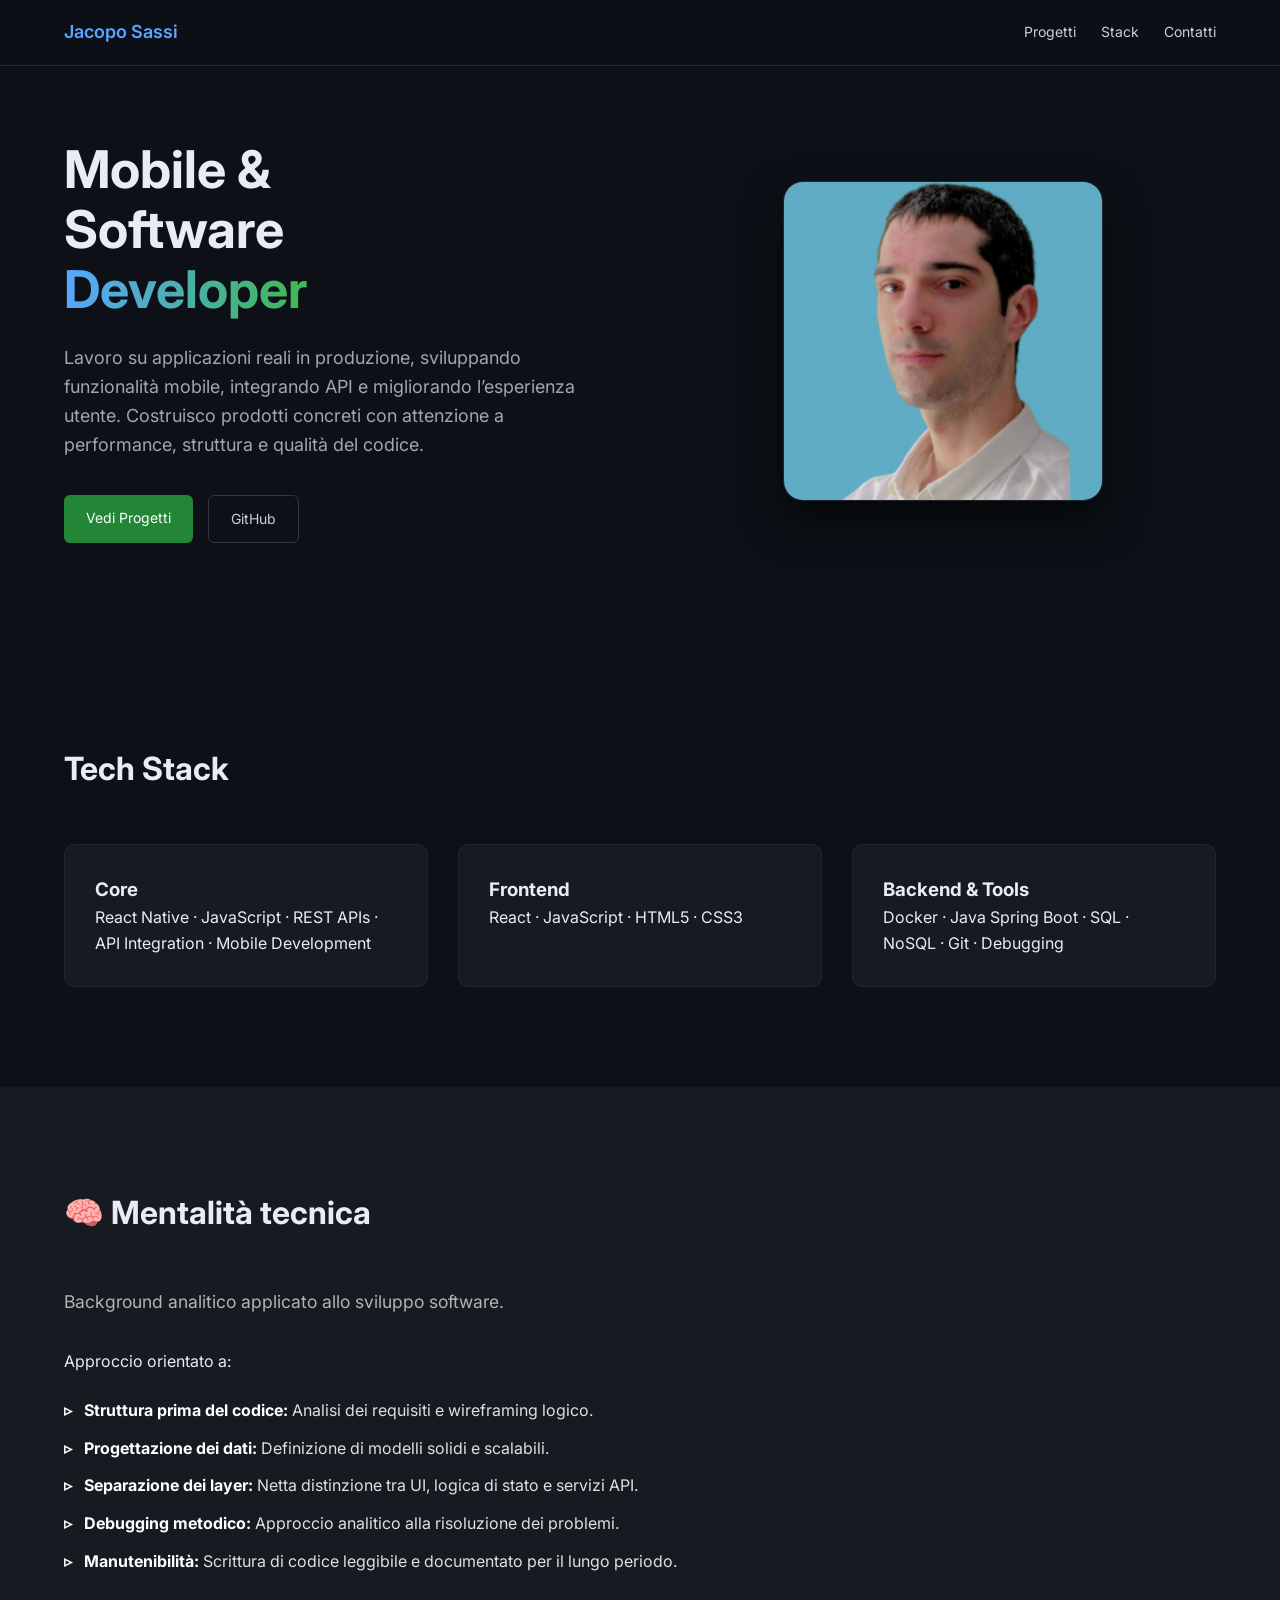
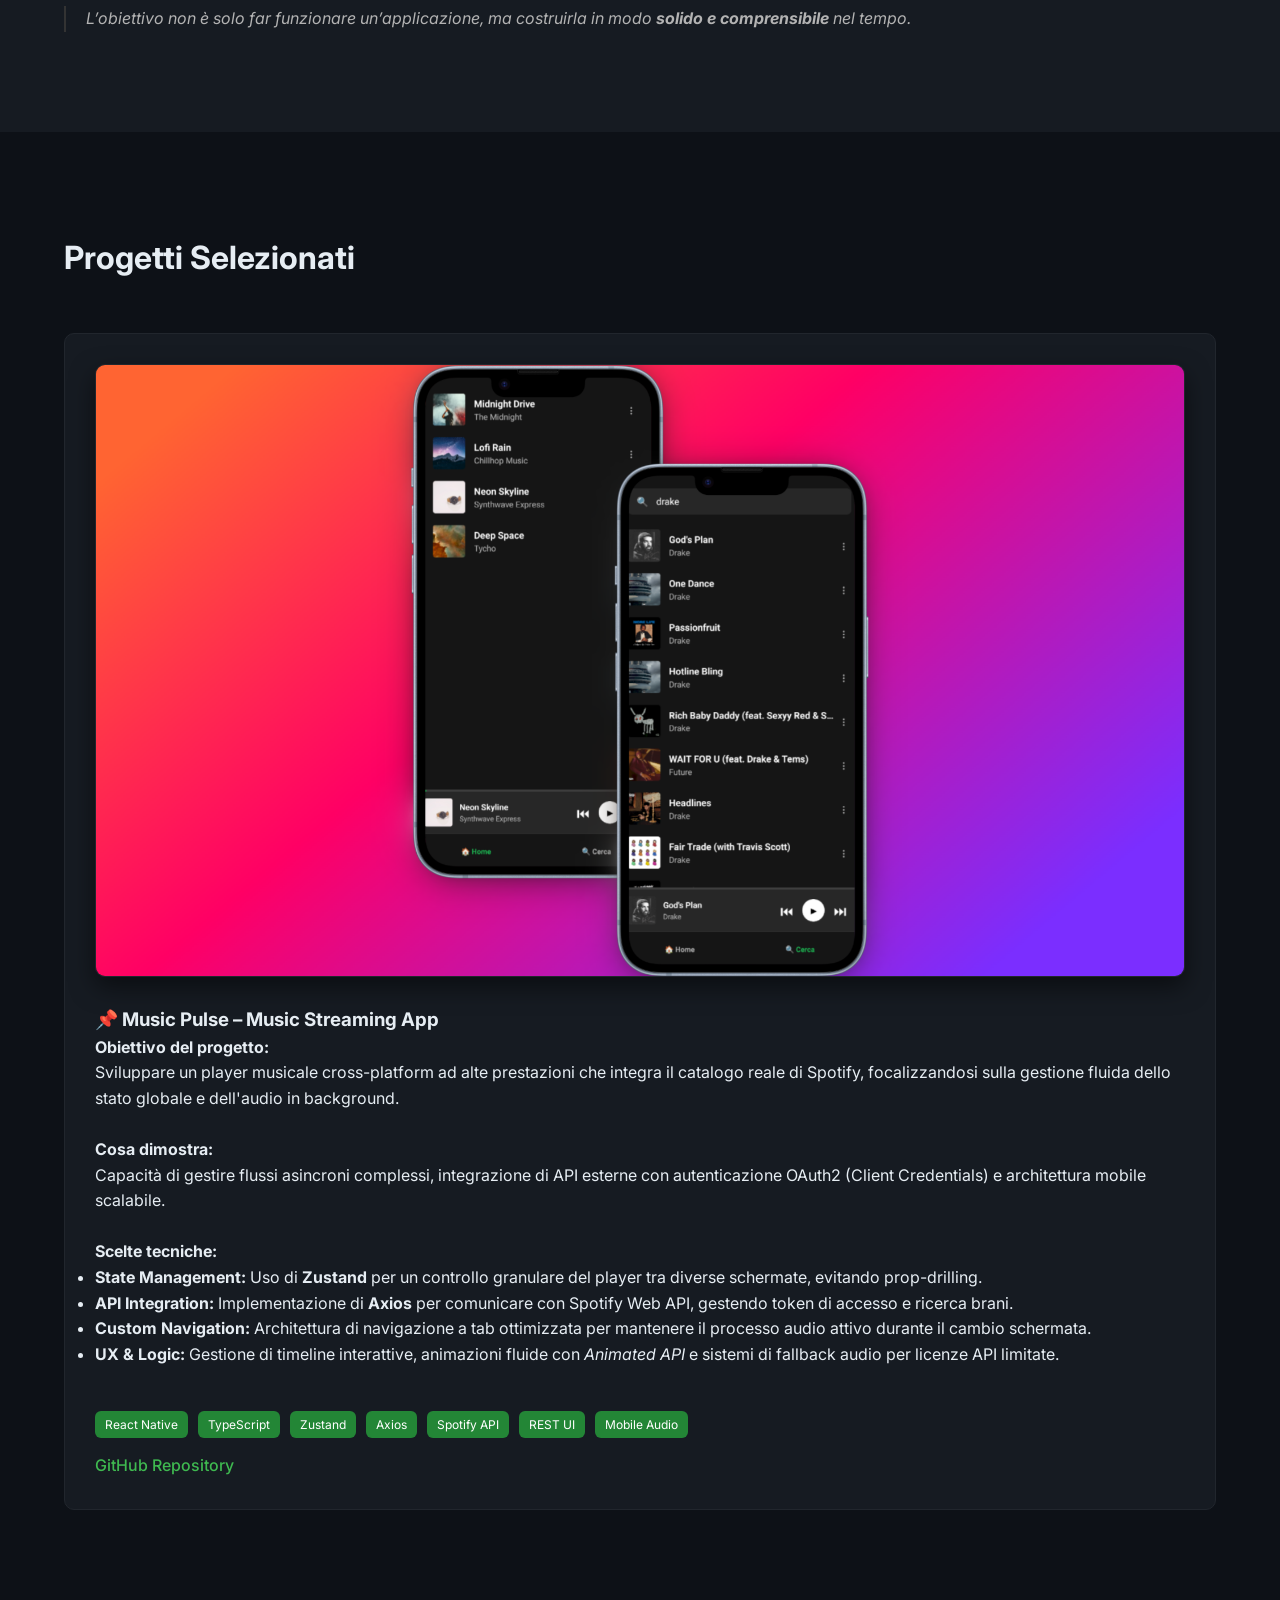
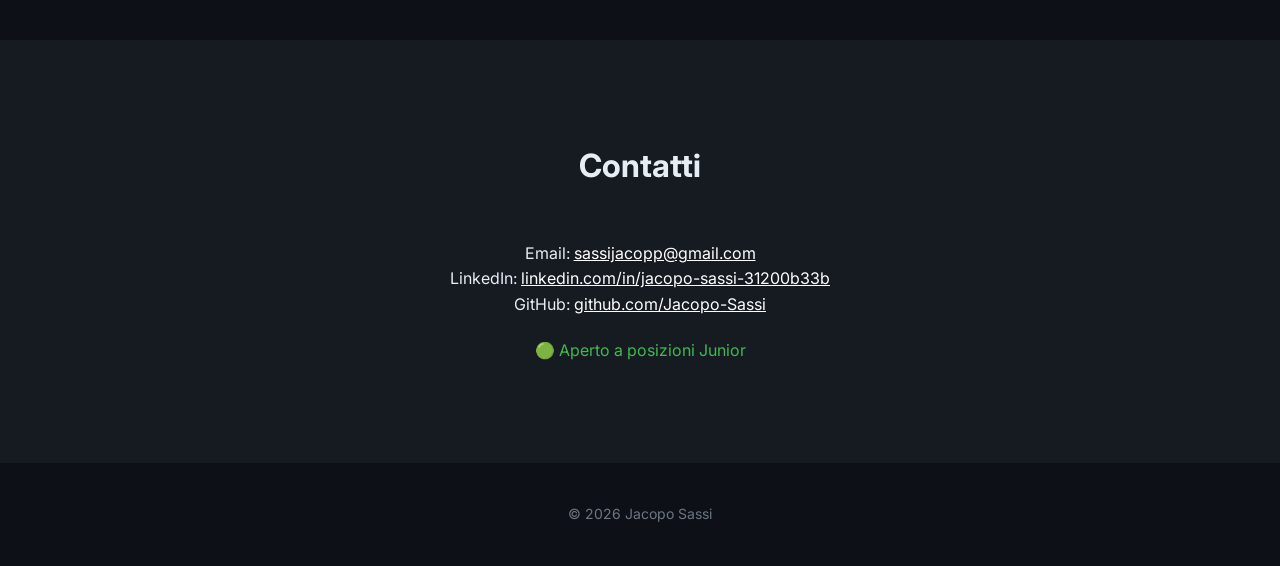
==== index.html @ 4e776658 "Enhance "Mentalità tecnica" section with improved content structure and styling" ====
<!doctype html>
<html lang="it">
  <head>
    <meta charset="UTF-8" />
    <meta name="viewport" content="width=device-width, initial-scale=1.0" />
    <meta property="og:title" content="Jacopo Sassi – Full-Stack Developer" />
    <meta
      property="og:description"
      content="Creo applicazioni web scalabili, API performanti e interfacce moderne."
    />
    <meta property="og:image" content="assets/profile.jpg" />
    <meta property="og:type" content="website" />

    <meta name="twitter:card" content="summary_large_image" />
    <meta name="twitter:title" content="Jacopo Sassi – Full-Stack Developer" />
    <meta
      name="twitter:description"
      content="Creo applicazioni web scalabili, API performanti e interfacce moderne."
    />
    <meta name="twitter:image" content="assets/profile.jpg" />
    <title>Jacopo Sassi – Full-Stack Developer</title>
    <meta
      name="description"
      content="Full-Stack Developer specializzato in Java, SQL, React e architetture scalabili."
    />

    <link rel="stylesheet" href="style.css" />
    <link
      href="https://fonts.googleapis.com/css2?family=Inter:wght@300;400;500;600;700&display=swap"
      rel="stylesheet"
    />
    <link rel="icon" type="image/svg+xml" href="assets/favicon.svg" />
  </head>

  <body>
    <!-- Navbar -->
    <header class="navbar">
      <div class="container nav">
        <div class="logo">Jacopo Sassi</div>
        <div class="nav-links">
          <a href="#projects">Progetti</a>
          <a href="#skills">Stack</a>
          <a href="#contact">Contatti</a>
        </div>
      </div>
    </header>

    <!-- Hero -->
    <section class="hero">
      <div class="container hero-flex">
        <div class="hero-text-container">
          <h1>
            Mobile & <br />
            Software<br />
            <span class="gradient">Developer</span>
          </h1>

          <p class="hero-sub">
            Lavoro su applicazioni reali in produzione, sviluppando funzionalità
            mobile, integrando API e migliorando l’esperienza utente. Costruisco
            prodotti concreti con attenzione a performance, struttura e qualità
            del codice.
          </p>

          <div class="hero-buttons">
            <a href="#projects" class="btn-primary">Vedi Progetti</a>
            <a
              href="https://github.com/Jacopo-Sassi"
              class="btn-secondary"
              target="_blank"
              >GitHub</a
            >
          </div>
        </div>

        <div class="hero-image">
          <img
            src="assets/profile.png"
            alt="Jacopo Sassi - Mobile & Software Developer"
          />
        </div>
      </div>
    </section>

    <!-- Skills -->
    <section id="skills" class="section">
      <div class="container">
        <h2>Tech Stack</h2>

        <div class="skills-grid">
          <div class="skill-card">
            <h3>Core</h3>
            <p>
              React Native · JavaScript · REST APIs · API Integration · Mobile
              Development
            </p>
          </div>

          <div class="skill-card">
            <h3>Frontend</h3>
            <p>React · JavaScript · HTML5 · CSS3</p>
          </div>

          <div class="skill-card">
            <h3>Backend & Tools</h3>
            <p>Docker · Java Spring Boot · SQL · NoSQL · Git · Debugging</p>
          </div>
        </div>
      </div>
    </section>

    <!-- Differentiator -->
    <section class="section alt">
      <div class="container">
        <h2>🧠 Mentalità tecnica</h2>
        <p class="sub-text">
          Background analitico applicato allo sviluppo software.
        </p>

        <div class="mentalita-content">
          <p>Approccio orientato a:</p>
          <ul class="mentalita-list">
            <li>
              <span class="bullet">▹</span>
              <strong>Struttura prima del codice: </strong>
              Analisi dei requisiti e wireframing logico.
            </li>
            <li>
              <span class="bullet">▹</span>
              <strong>Progettazione dei dati: </strong> Definizione di modelli
              solidi e scalabili.
            </li>
            <li>
              <span class="bullet">▹</span>
              <strong>Separazione dei layer: </strong> Netta distinzione tra UI,
              logica di stato e servizi API.
            </li>
            <li>
              <span class="bullet">▹</span>
              <strong>Debugging metodico: </strong> Approccio analitico alla
              risoluzione dei problemi.
            </li>
            <li>
              <span class="bullet">▹</span>
              <strong>Manutenibilità: </strong> Scrittura di codice leggibile e
              documentato per il lungo periodo.
            </li>
          </ul>
        </div>

        <p class="closing-text">
          L’obiettivo non è solo far funzionare un’applicazione, ma costruirla
          in modo <strong>solido e comprensibile</strong> nel tempo.
        </p>
      </div>
    </section>
    <section id="projects" class="section">
      <div class="container">
        <h2>Progetti Selezionati</h2>

        <div class="project-card">
          <img
            src="assets/music-pulse.png"
            alt="Music Pulse Preview"
            class="project-screenshot"
          />

          <h3>📌 Music Pulse – Music Streaming App</h3>

          <p>
            <strong>Obiettivo del progetto:</strong><br />
            Sviluppare un player musicale cross-platform ad alte prestazioni che
            integra il catalogo reale di Spotify, focalizzandosi sulla gestione
            fluida dello stato globale e dell'audio in background.
          </p>
          <br />
          <p>
            <strong>Cosa dimostra:</strong><br />
            Capacità di gestire flussi asincroni complessi, integrazione di API
            esterne con autenticazione OAuth2 (Client Credentials) e
            architettura mobile scalabile.
          </p>
          <br />
          <p><strong>Scelte tecniche:</strong></p>
          <ul>
            <li>
              <strong>State Management:</strong> Uso di
              <strong>Zustand</strong> per un controllo granulare del player tra
              diverse schermate, evitando prop-drilling.
            </li>
            <li>
              <strong>API Integration:</strong> Implementazione di
              <strong>Axios</strong> per comunicare con Spotify Web API,
              gestendo token di accesso e ricerca brani.
            </li>
            <li>
              <strong>Custom Navigation:</strong> Architettura di navigazione a
              tab ottimizzata per mantenere il processo audio attivo durante il
              cambio schermata.
            </li>
            <li>
              <strong>UX & Logic:</strong> Gestione di timeline interattive,
              animazioni fluide con <em>Animated API</em> e sistemi di fallback
              audio per licenze API limitate.
            </li>
          </ul>
          <br />

          <div class="badge-container">
            <span class="badge">React Native</span>
            <span class="badge">TypeScript</span>
            <span class="badge">Zustand</span>
            <span class="badge">Axios</span>
            <span class="badge">Spotify API</span>
            <span class="badge">REST UI</span>
            <span class="badge">Mobile Audio</span>
          </div>

          <div class="links">
            <a
              href="https://github.com/Jacopo-Sassi/MusicPulse"
              target="_blank"
            >
              GitHub Repository
            </a>
          </div>
        </div>
      </div>
    </section>

    <!-- Contact -->
    <section id="contact" class="section alt">
      <div class="container contact">
        <h2>Contatti</h2>
        <p>
          Email:
          <a href="mailto:sassijacopp@gmail.com">sassijacopp@gmail.com</a>
        </p>
        <p>
          LinkedIn:
          <a
            href="https://www.linkedin.com/in/jacopo-sassi-31200b33b/"
            target="_blank"
            >linkedin.com/in/jacopo-sassi-31200b33b</a
          >
        </p>
        <p>
          GitHub:
          <a href="https://github.com/Jacopo-Sassi" target="_blank"
            >github.com/Jacopo-Sassi</a
          >
        </p>
        <p class="availability">🟢 Aperto a posizioni Junior</p>
      </div>
    </section>

    <footer>
      <p>© 2026 Jacopo Sassi</p>
    </footer>
  </body>
</html>
---- style.css ----
/* RESET */
* {
  margin: 0;
  padding: 0;
  box-sizing: border-box;
}

html {
  scroll-behavior: smooth;
}

body {
  font-family: "Inter", sans-serif;
  background-color: #0d1117;
  color: #e6edf3;
  line-height: 1.6;
}

/* CONTAINER */
.container {
  width: 90%;
  max-width: 1200px;
  margin: auto;
}

/* =========================
   NAVBAR
========================= */

.navbar {
  position: fixed;
  width: 100%;
  background: rgba(13, 17, 23, 0.85);
  backdrop-filter: blur(10px);
  border-bottom: 1px solid #1f2937;
  z-index: 1000;
}

.nav {
  display: flex;
  justify-content: space-between;
  align-items: center;
  padding: 18px 0;
}

.logo {
  font-weight: 600;
  font-size: 18px;
  color: #58a6ff;
}

.nav-links {
  display: flex;
  gap: 25px;
}

.nav-links a {
  text-decoration: none;
  color: #c9d1d9;
  transition: 0.3s;
  font-size: 14px;
}

.nav-links a:hover {
  color: #58a6ff;
}

/* =========================
   HERO
========================= */

.hero {
  padding-top: 140px;
  padding-bottom: 100px;
}

.hero-flex {
  display: flex;
  align-items: center;
  justify-content: space-between;
  gap: 60px;
}

.hero-text-container {
  flex: 1;
}

.hero h1 {
  font-size: 52px;
  font-weight: 700;
  line-height: 1.15;
}

.gradient {
  background: linear-gradient(90deg, #58a6ff, #3fb950);
  -webkit-background-clip: text;
  -webkit-text-fill-color: transparent;
}

.hero-sub {
  margin-top: 25px;
  max-width: 550px;
  color: #9da7b3;
  font-size: 18px;
}

.hero-buttons {
  margin-top: 35px;
  display: flex;
  gap: 15px;
  flex-wrap: wrap;
}

.btn-primary {
  background: #238636;
  color: white;
  padding: 12px 22px;
  border-radius: 6px;
  text-decoration: none;
  transition: 0.3s;
  font-size: 14px;
}

.btn-primary:hover {
  background: #2ea043;
}

.btn-secondary {
  border: 1px solid #30363d;
  padding: 12px 22px;
  border-radius: 6px;
  text-decoration: none;
  color: #c9d1d9;
  transition: 0.3s;
  font-size: 14px;
}

.btn-secondary:hover {
  border-color: #58a6ff;
  color: #58a6ff;
}

/* FOTO PROFILO */

.hero-image {
  flex: 1;
  display: flex;
  justify-content: center;
}

.hero-image img {
  width: 320px;
  height: 320px;
  object-fit: cover;
  border-radius: 20px;
  border: 1px solid #21262d;
  box-shadow: 0 20px 40px rgba(0, 0, 0, 0.6);
  transition: 0.4s ease;
}

.hero-image img:hover {
  transform: scale(1.03);
  border-color: #58a6ff;
}

/* =========================
   SECTIONS
========================= */

.section {
  padding: 100px 0;
}

.section.alt {
  background-color: #161b22;
}

h2 {
  font-size: 32px;
  margin-bottom: 50px;
}

.sub-text {
  font-size: 1.1rem;
  color: #b3b3b3;
  margin-bottom: 2rem;
}

.mentalita-list {
  list-style: none; /* Rimuoviamo il punto di default che crea problemi */
  padding: 0;
  margin: 1.5rem 0;
}

.mentalita-list li {
  display: flex;
  align-items: flex-start;
  margin-bottom: 12px;
  line-height: 1.6;
  color: #e0e0e0;
}

.mentalita-list li strong {
  color: #fff; /* Rende il titoletto più brillante */
  margin-right: 4px; /* Aggiunge lo spazio esatto dopo i due punti */
  display: inline-block; /* Necessario per applicare il margine correttamente */
}

.bullet {
  color: #ffffff; /* Verde Spotify per richiamare Music Pulse */
  font-weight: bold;
  margin-right: 12px;
  flex-shrink: 0; /* Impedisce alla freccetta di schiacciarsi */
}

.closing-text {
  margin-top: 2rem;
  padding-left: 0;
  border-left: 2px solid #333;
  padding-left: 20px;
  font-style: italic;
  color: #b3b3b3;
}

/* =========================
   SKILLS
========================= */

.skills-grid {
  display: grid;
  grid-template-columns: repeat(3, 1fr);
  gap: 30px;
}

.skill-card {
  background: #161b22;
  padding: 30px;
  border-radius: 10px;
  border: 1px solid #21262d;
  transition: 0.3s;
}

.skill-card:hover {
  border-color: #58a6ff;
}

/* =========================
   PROJECTS
========================= */

.project-card {
  background: #161b22;
  padding: 30px;
  border-radius: 10px;
  margin-bottom: 30px;
  border: 1px solid #21262d;
  transition: 0.3s;
}

.project-card:hover {
  border-color: #3fb950;
  transform: translateY(-3px);
}

.tech {
  display: inline-block;
  margin-top: 15px;
  color: #58a6ff;
  font-size: 14px;
}

.links {
  margin-top: 15px;
}

.links a {
  margin-right: 20px;
  text-decoration: none;
  color: #3fb950;
  font-weight: 500;
}

/* =========================
   CONTACT
========================= */

.contact {
  text-align: center;
}

.availability {
  margin-top: 20px;
  color: #3fb950;
}

/* =========================
   FOOTER
========================= */

footer {
  text-align: center;
  padding: 40px 0;
  font-size: 14px;
  color: #6e7681;
}

/* =========================
   FOOTER LINK COLOR
========================= */
/* =========================
   CONTACT LINKS
========================= */
#contact a {
  color: #ffffff; /* bianco */
  transition: 0.3s;
}

#contact a:hover {
  color: #58a6ff; /* blu gradiente al passaggio */
}

/* =========================
   BADGE
========================= */
.badge-container {
  margin-top: 12px;
}

.badge {
  display: inline-block;
  background: #238636;
  color: white;
  padding: 4px 10px;
  border-radius: 6px;
  font-size: 12px;
  margin-right: 6px;
  margin-top: 6px;
}

/* =========================
   PROJECT SCREENSHOTS
========================= */
.project-screenshot {
  width: 100%;
  aspect-ratio: 16 / 9; /* proporzione moderna */
  object-fit: cover;
  border-radius: 10px;
  margin-bottom: 20px;
  border: 1px solid #21262d;
  box-shadow: 0 10px 25px rgba(0, 0, 0, 0.5);
  transition: transform 0.4s ease;
}

.project-screenshot:hover {
  transform: scale(1.02);
  border-color: #3fb950;
}

/* =========================
   RESPONSIVE BREAKPOINTS
========================= */

/* Large Desktop */
@media (min-width: 1600px) {
  .hero h1 {
    font-size: 64px;
  }
}

/* Tablet */
@media (max-width: 1024px) {
  .hero-flex {
    gap: 40px;
  }

  .hero h1 {
    font-size: 42px;
  }

  .skills-grid {
    grid-template-columns: repeat(2, 1fr);
  }
}

/* Mobile Large */
@media (max-width: 900px) {
  .hero-flex {
    flex-direction: column;
    text-align: center;
  }

  .hero-sub {
    margin-left: auto;
    margin-right: auto;
  }

  .hero-buttons {
    justify-content: center;
  }

  .hero-image img {
    width: 240px;
    height: 240px;
  }

  .skills-grid {
    grid-template-columns: 1fr;
  }
}

/* Mobile Small */
@media (max-width: 500px) {
  .hero {
    padding-top: 120px;
  }

  .hero h1 {
    font-size: 34px;
  }

  h2 {
    font-size: 26px;
  }

  .nav-links {
    display: none; /* navbar minimale su mobile */
  }

  .container {
    width: 92%;
  }

  .project-card,
  .skill-card {
    padding: 20px;
  }
}
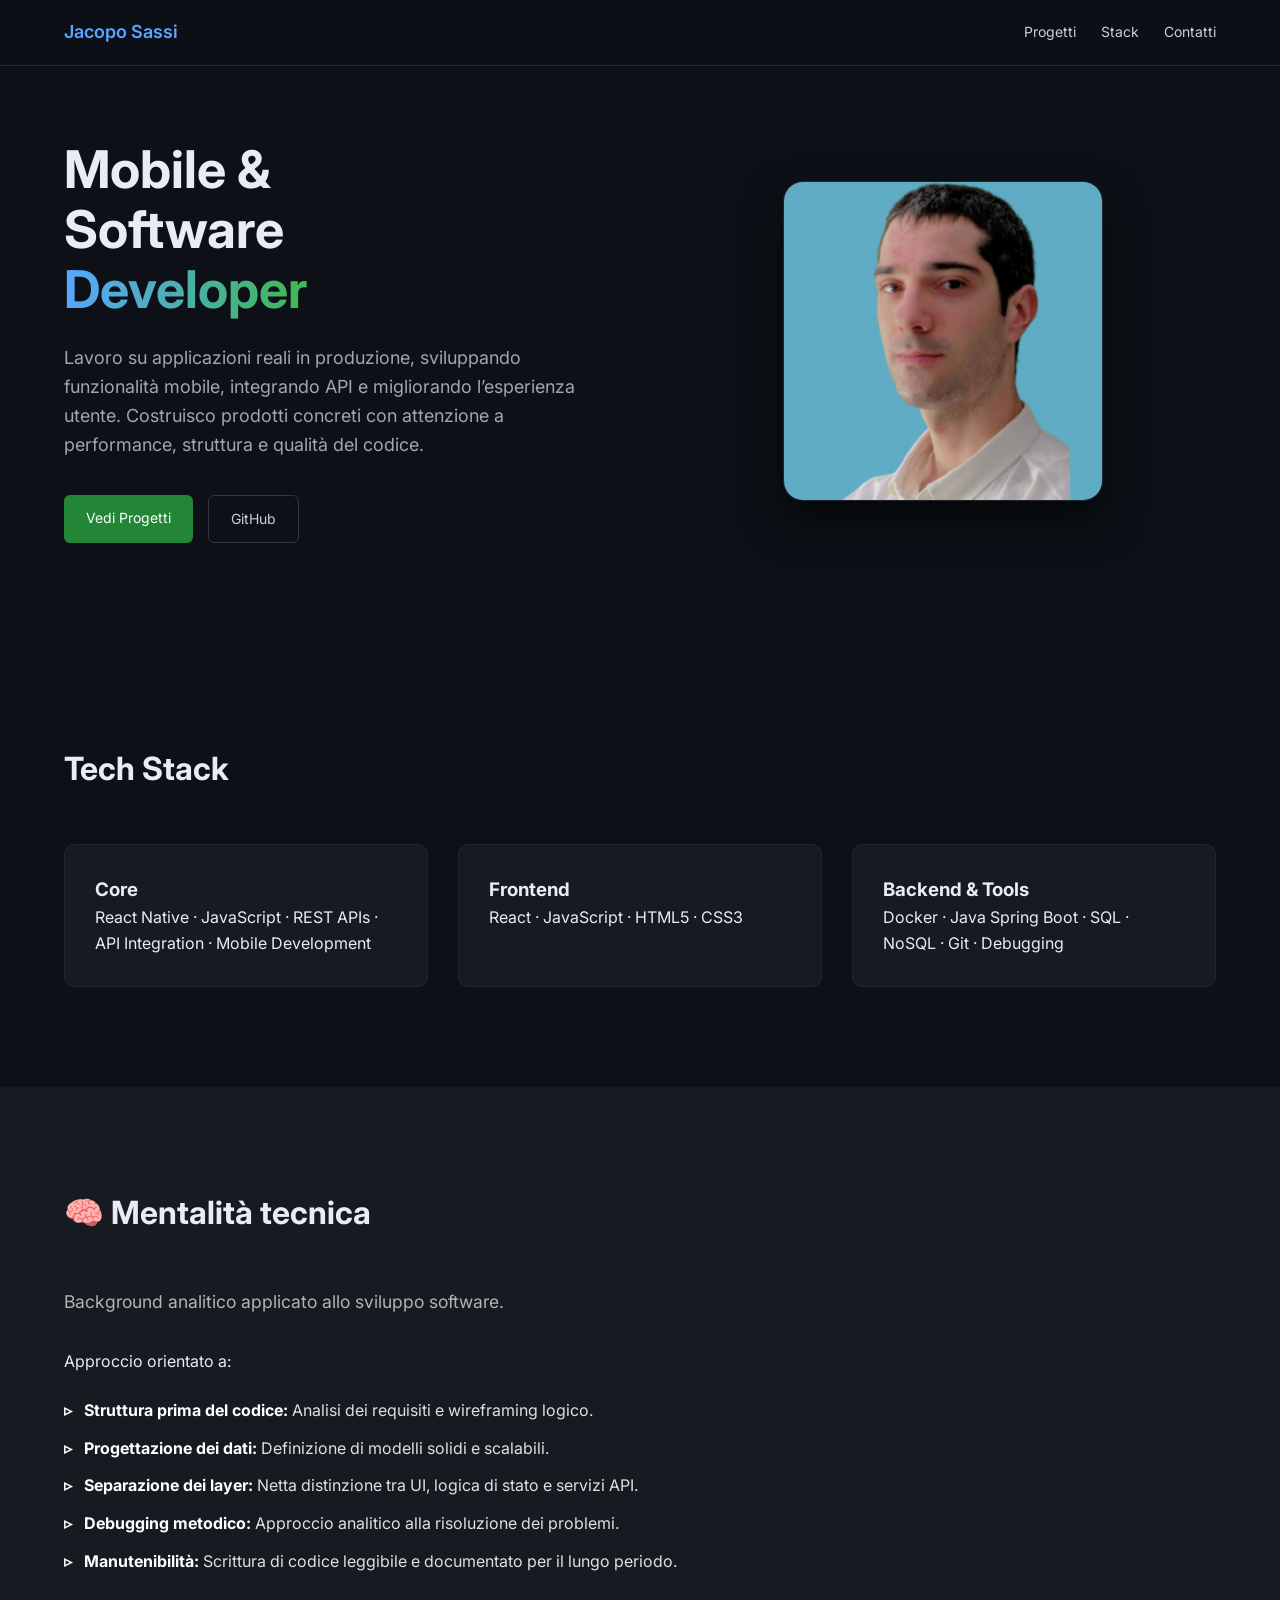
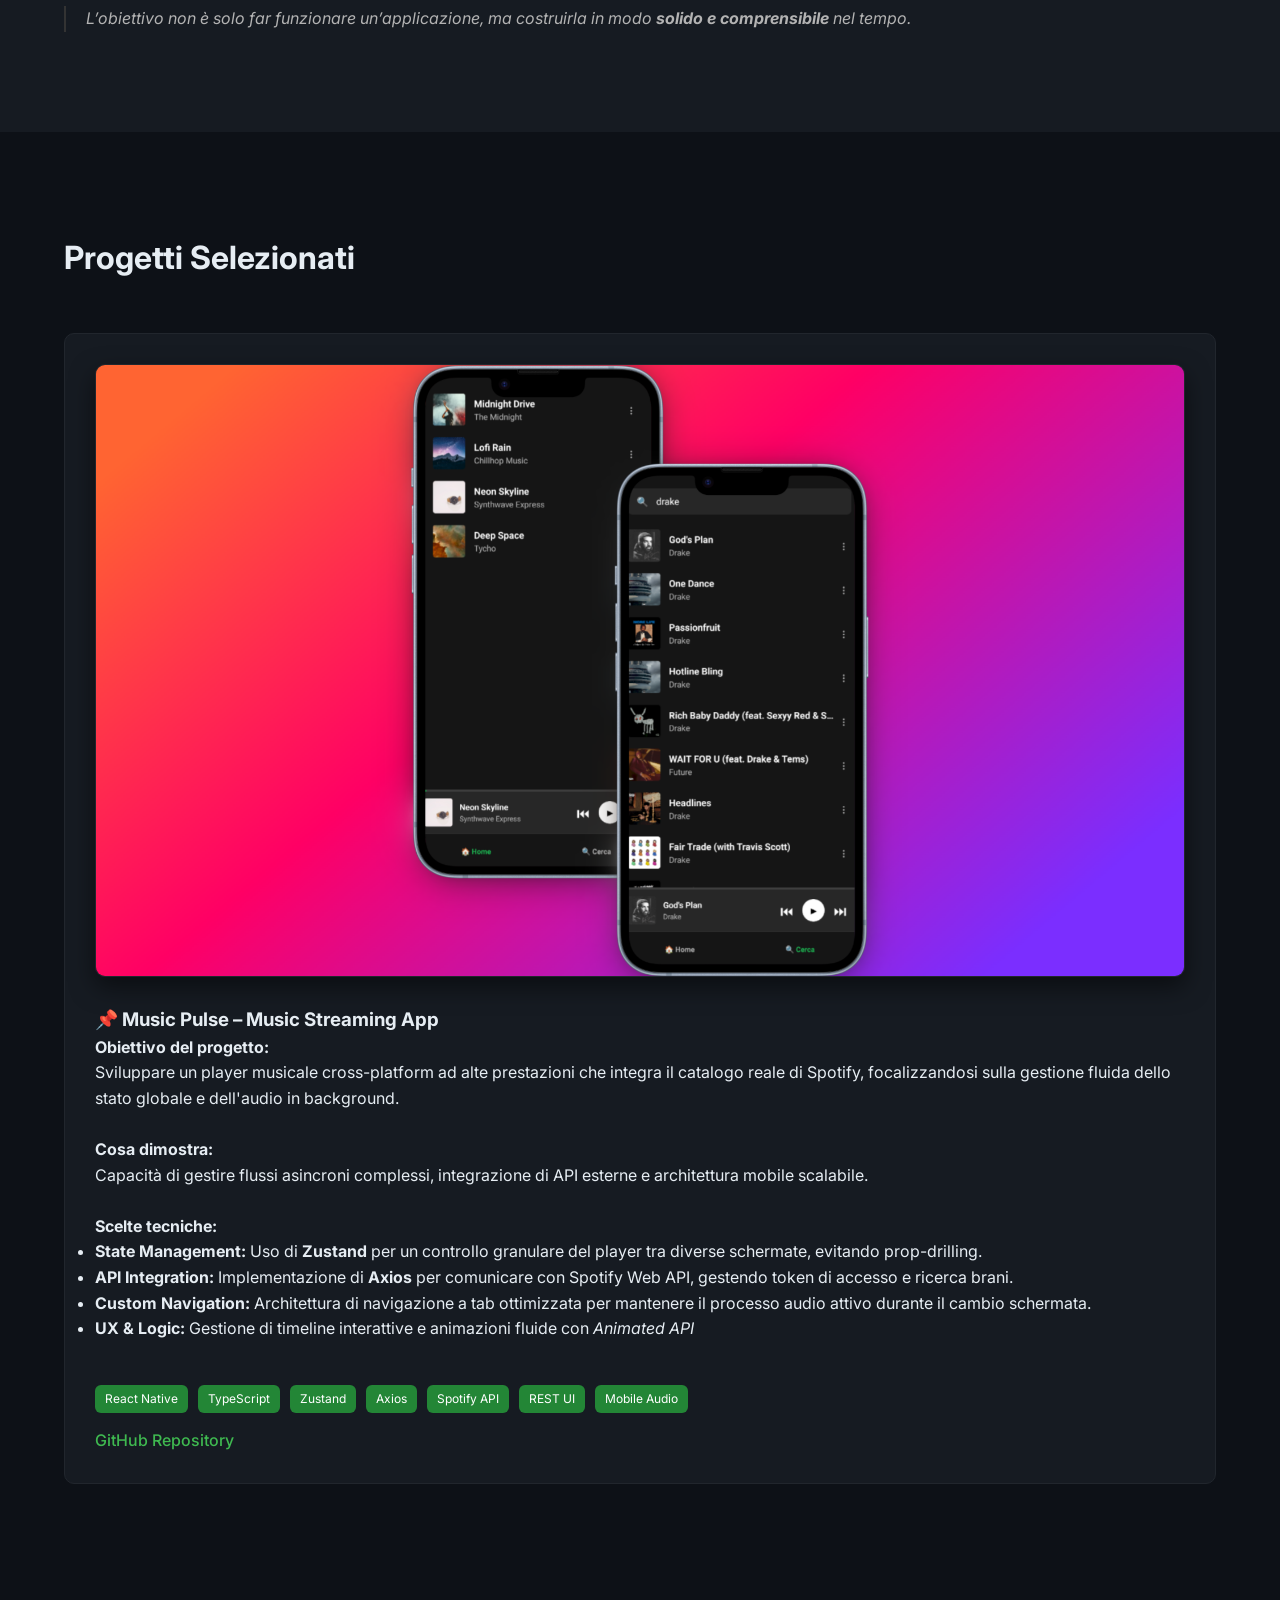
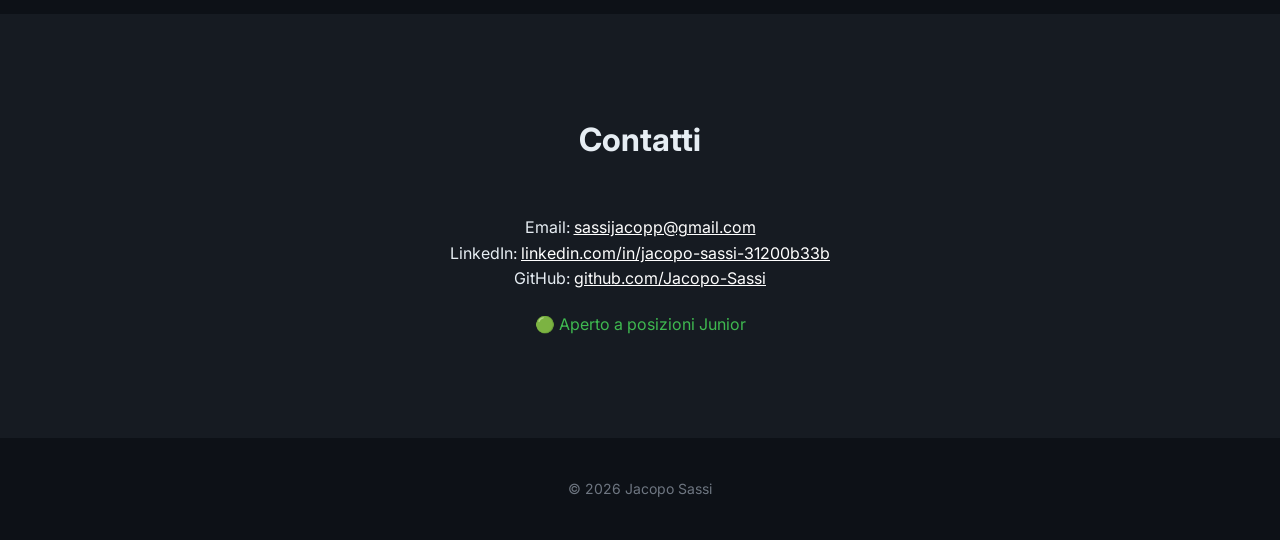
==== commit b9605790: "Refactor content and styles for improved clarity and consistency in the portfolio" ====
--- a/index.html
+++ b/index.html
@@ -177,8 +177,7 @@
           <p>
             <strong>Cosa dimostra:</strong><br />
             Capacità di gestire flussi asincroni complessi, integrazione di API
-            esterne con autenticazione OAuth2 (Client Credentials) e
-            architettura mobile scalabile.
+            esterne e architettura mobile scalabile.
           </p>
           <br />
           <p><strong>Scelte tecniche:</strong></p>
@@ -199,9 +198,8 @@
               cambio schermata.
             </li>
             <li>
-              <strong>UX & Logic:</strong> Gestione di timeline interattive,
-              animazioni fluide con <em>Animated API</em> e sistemi di fallback
-              audio per licenze API limitate.
+              <strong>UX & Logic:</strong> Gestione di timeline interattive e
+              animazioni fluide con <em>Animated API</em>
             </li>
           </ul>
           <br />
--- a/style.css
+++ b/style.css
@@ -187,7 +187,7 @@
 }
 
 .mentalita-list {
-  list-style: none; /* Rimuoviamo il punto di default che crea problemi */
+  list-style: none; 
   padding: 0;
   margin: 1.5rem 0;
 }
@@ -201,16 +201,16 @@
 }
 
 .mentalita-list li strong {
-  color: #fff; /* Rende il titoletto più brillante */
-  margin-right: 4px; /* Aggiunge lo spazio esatto dopo i due punti */
-  display: inline-block; /* Necessario per applicare il margine correttamente */
+  color: #fff;
+  margin-right: 4px;
+  display: inline-block;
 }
 
 .bullet {
-  color: #ffffff; /* Verde Spotify per richiamare Music Pulse */
+  color: #ffffff;
   font-weight: bold;
   margin-right: 12px;
-  flex-shrink: 0; /* Impedisce alla freccetta di schiacciarsi */
+  flex-shrink: 0; 
 }
 
 .closing-text {
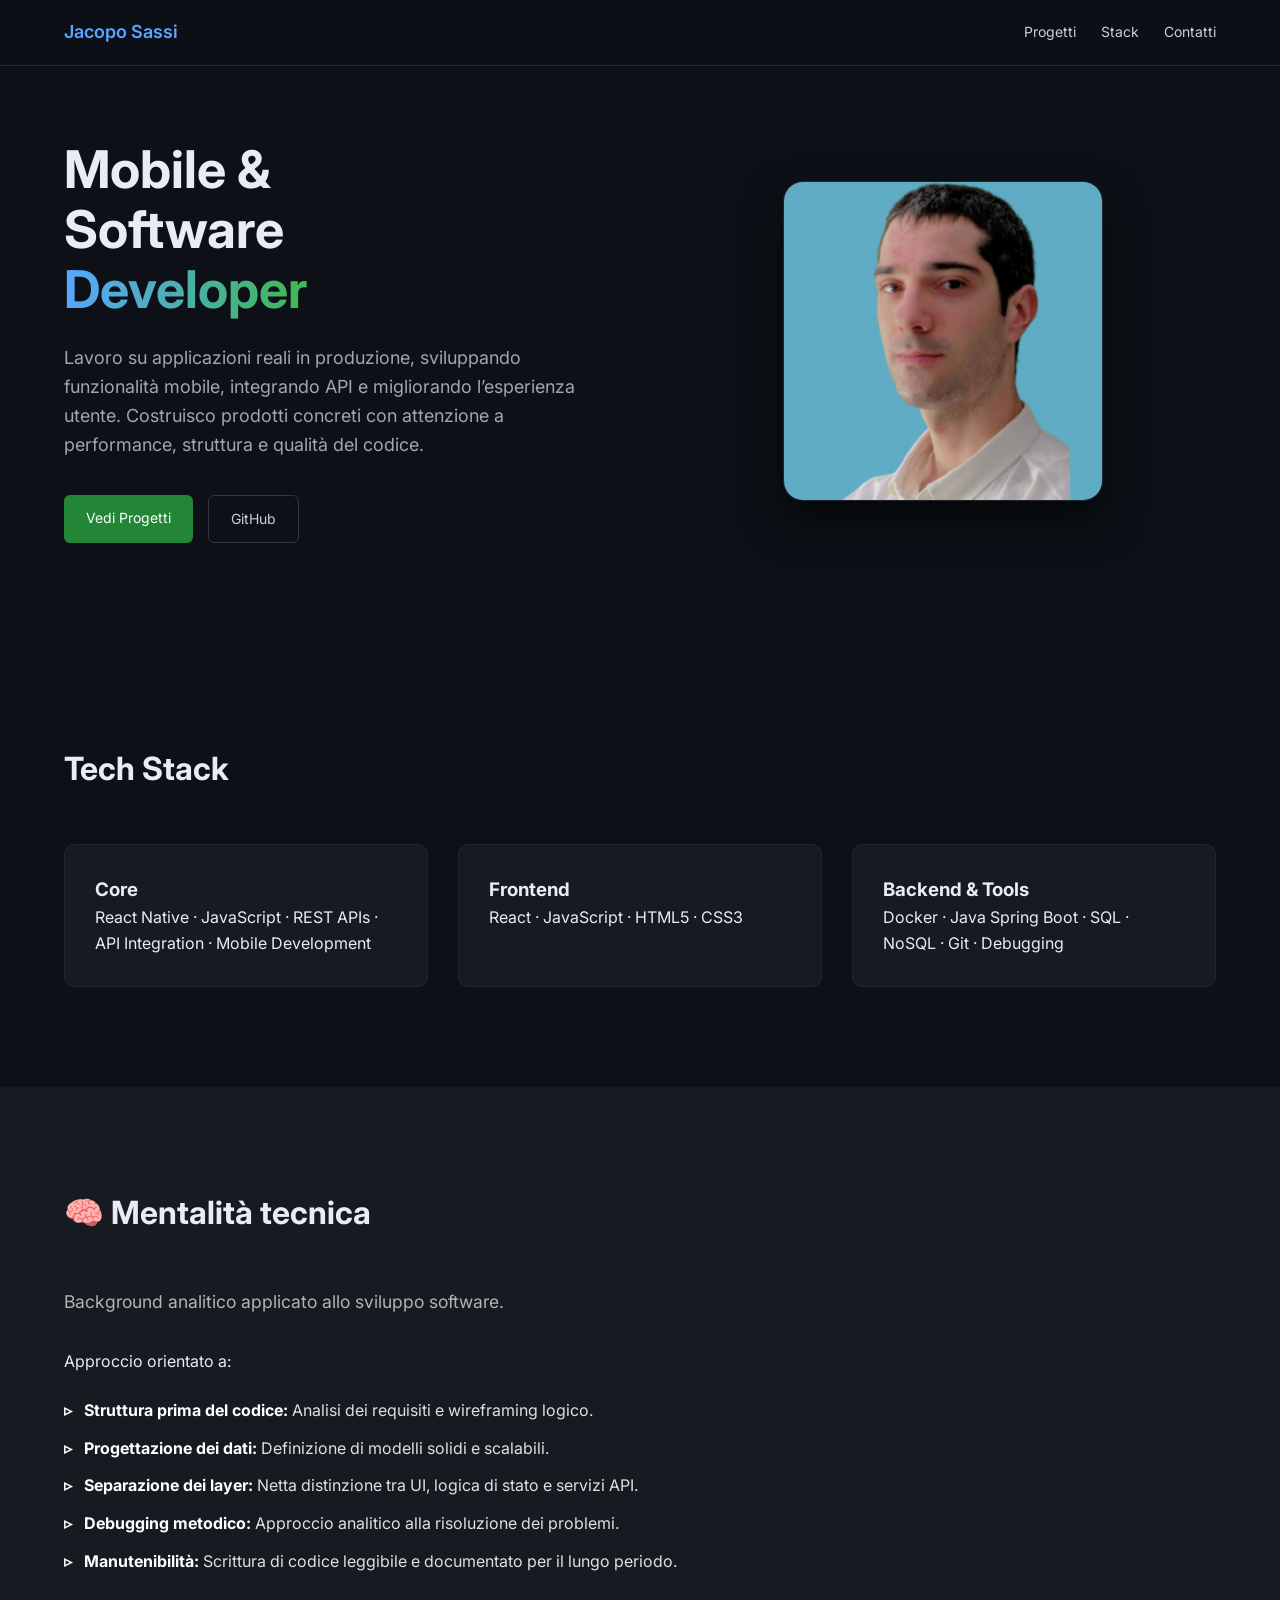
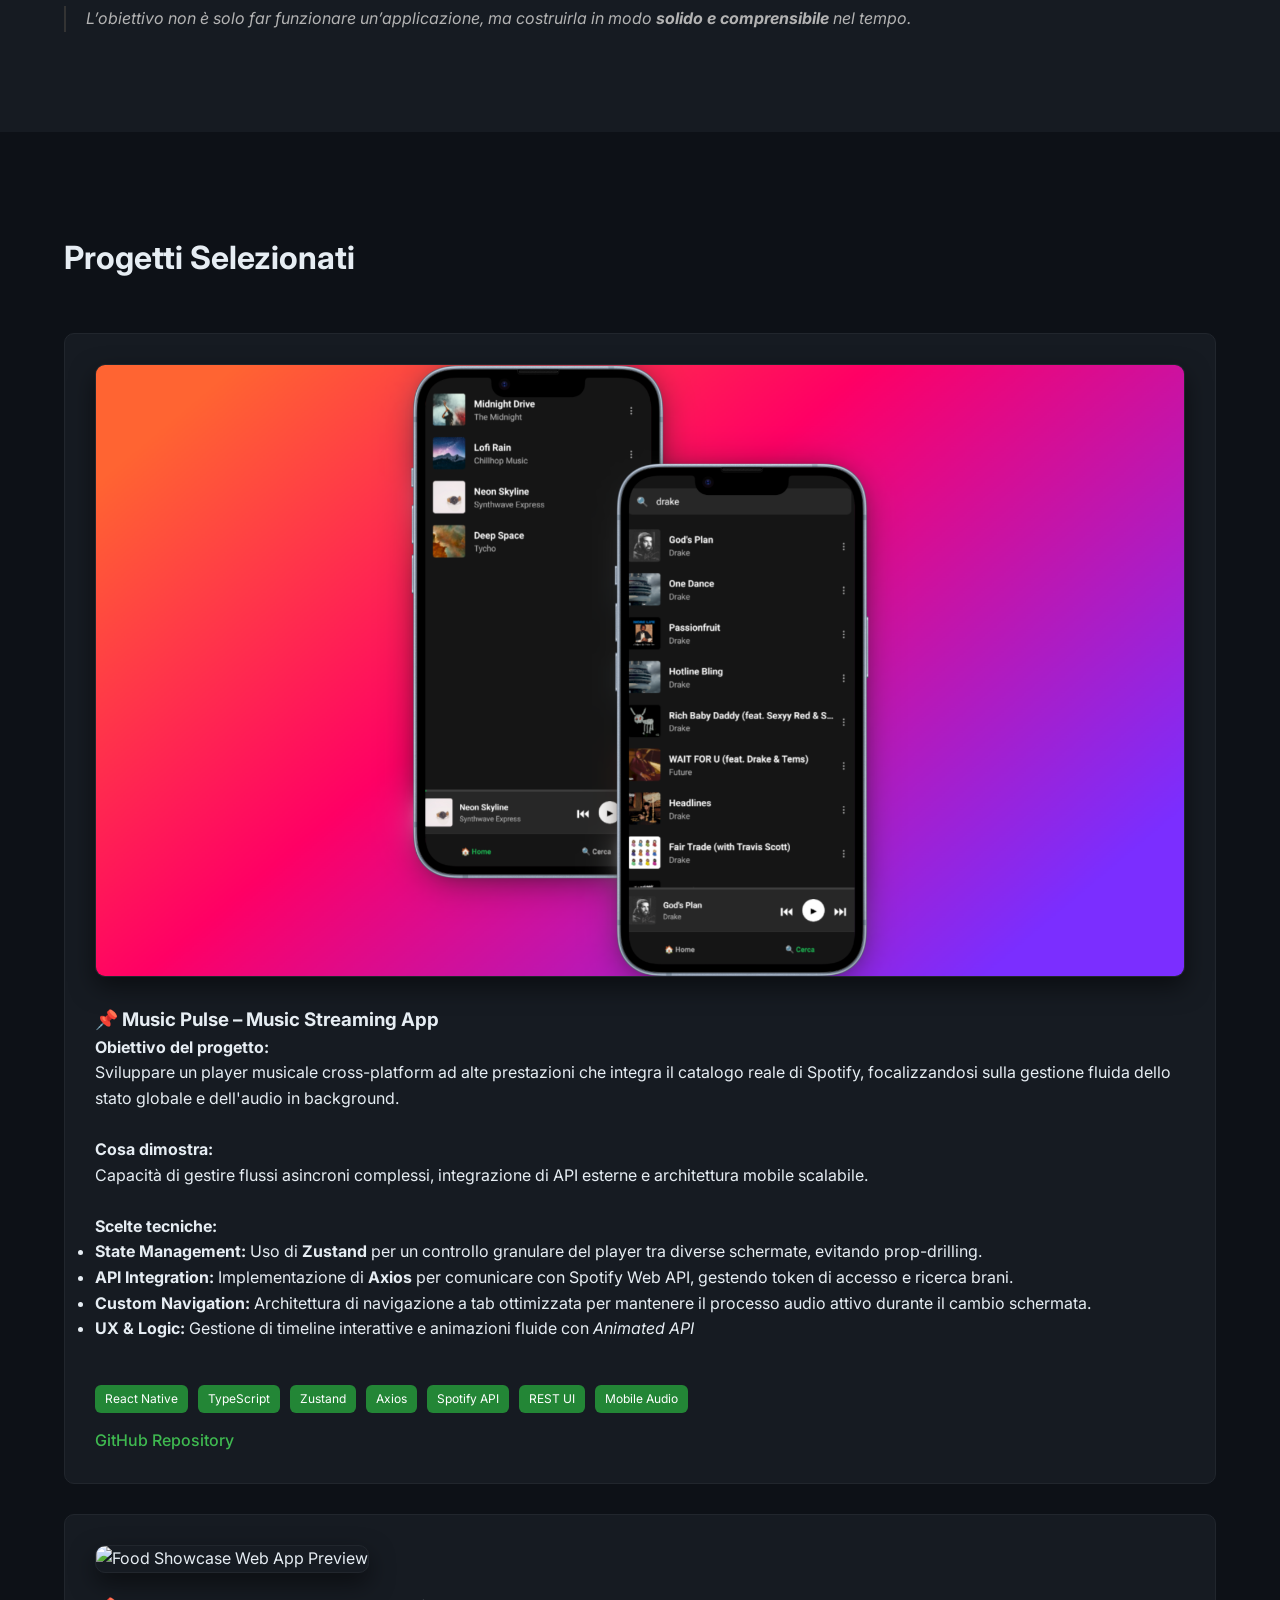
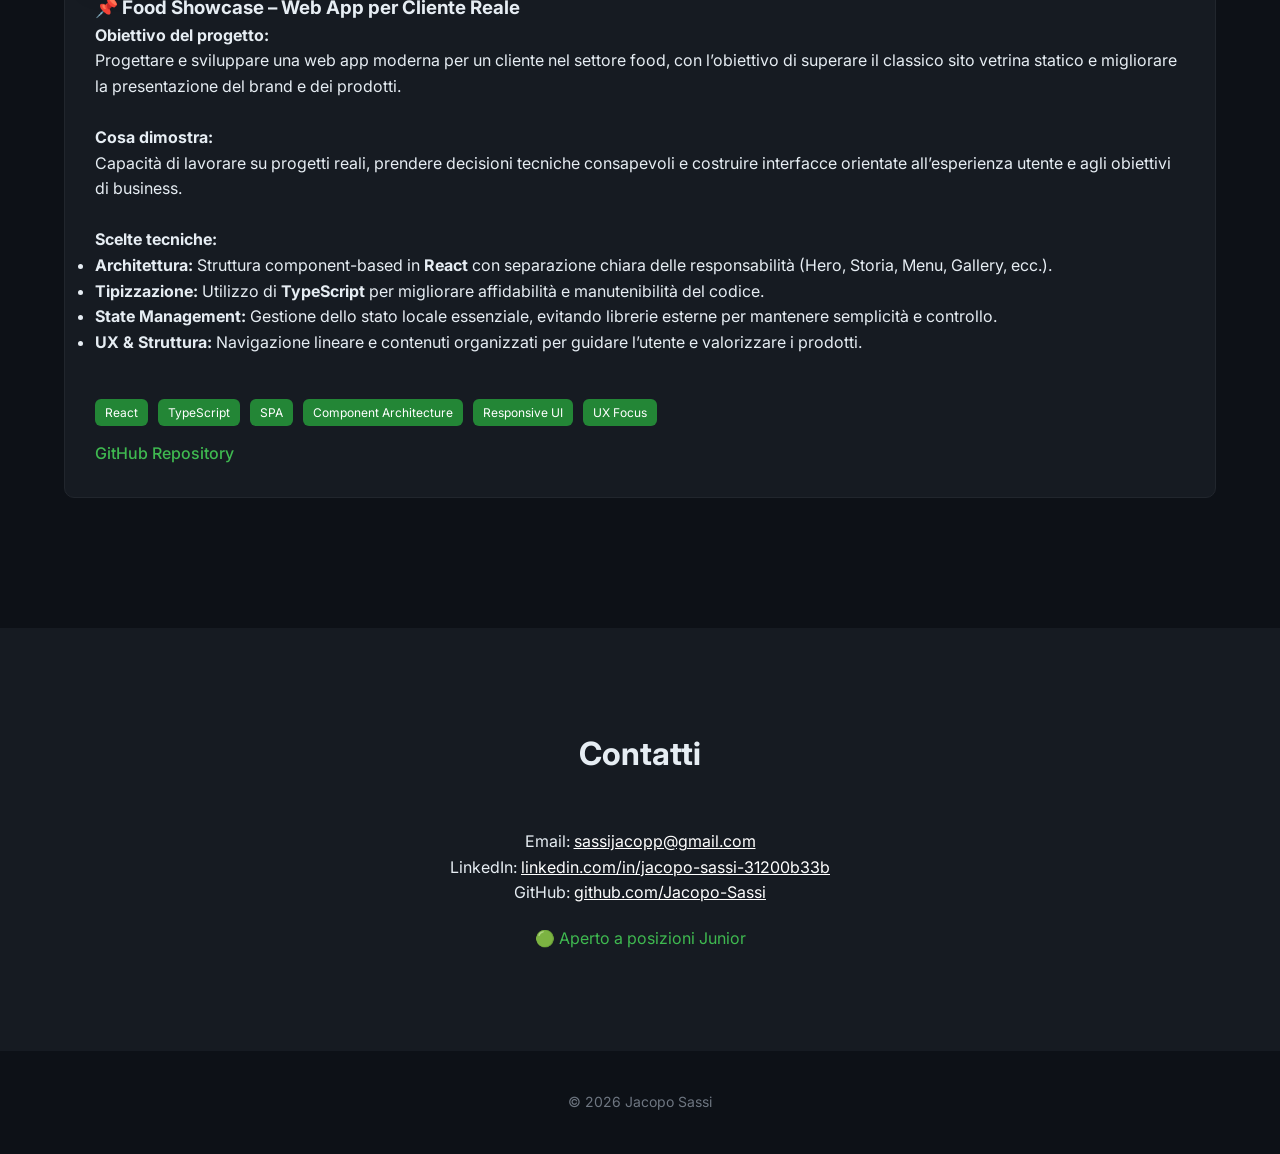
==== commit 380357ea: "Add Food Showcase project details and showcase image to portfolio" ====
--- a/index.html
+++ b/index.html
@@ -223,6 +223,71 @@
             </a>
           </div>
         </div>
+        <div class="project-card">
+          <img
+            src="assets/food_showcase.png"
+            alt="Food Showcase Web App Preview"
+            class="project-screenshot"
+          />
+
+          <h3>📌 Food Showcase – Web App per Cliente Reale</h3>
+
+          <p>
+            <strong>Obiettivo del progetto:</strong><br />
+            Progettare e sviluppare una web app moderna per un cliente nel
+            settore food, con l’obiettivo di superare il classico sito vetrina
+            statico e migliorare la presentazione del brand e dei prodotti.
+          </p>
+          <br />
+          <p>
+            <strong>Cosa dimostra:</strong><br />
+            Capacità di lavorare su progetti reali, prendere decisioni tecniche
+            consapevoli e costruire interfacce orientate all’esperienza utente e
+            agli obiettivi di business.
+          </p>
+          <br />
+          <p><strong>Scelte tecniche:</strong></p>
+          <ul>
+            <li>
+              <strong>Architettura:</strong> Struttura component-based in
+              <strong>React</strong> con separazione chiara delle responsabilità
+              (Hero, Storia, Menu, Gallery, ecc.).
+            </li>
+            <li>
+              <strong>Tipizzazione:</strong> Utilizzo di
+              <strong>TypeScript</strong> per migliorare affidabilità e
+              manutenibilità del codice.
+            </li>
+            <li>
+              <strong>State Management:</strong> Gestione dello stato locale
+              essenziale, evitando librerie esterne per mantenere semplicità e
+              controllo.
+            </li>
+            <li>
+              <strong>UX & Struttura:</strong> Navigazione lineare e contenuti
+              organizzati per guidare l’utente e valorizzare i prodotti.
+            </li>
+          </ul>
+          <br />
+
+          <div class="badge-container">
+            <span class="badge">React</span>
+            <span class="badge">TypeScript</span>
+            <span class="badge">SPA</span>
+            <span class="badge">Component Architecture</span>
+            <span class="badge">Responsive UI</span>
+            <span class="badge">UX Focus</span>
+          </div>
+
+          <div class="links">
+            <a
+              href="https://github.com/Jacopo-Sassi/Gerry-Porchetta-Business_Site"
+              target="_blank"
+            >
+              GitHub Repository
+            </a>
+          </div>
+        </div>
       </div>
     </section>
 
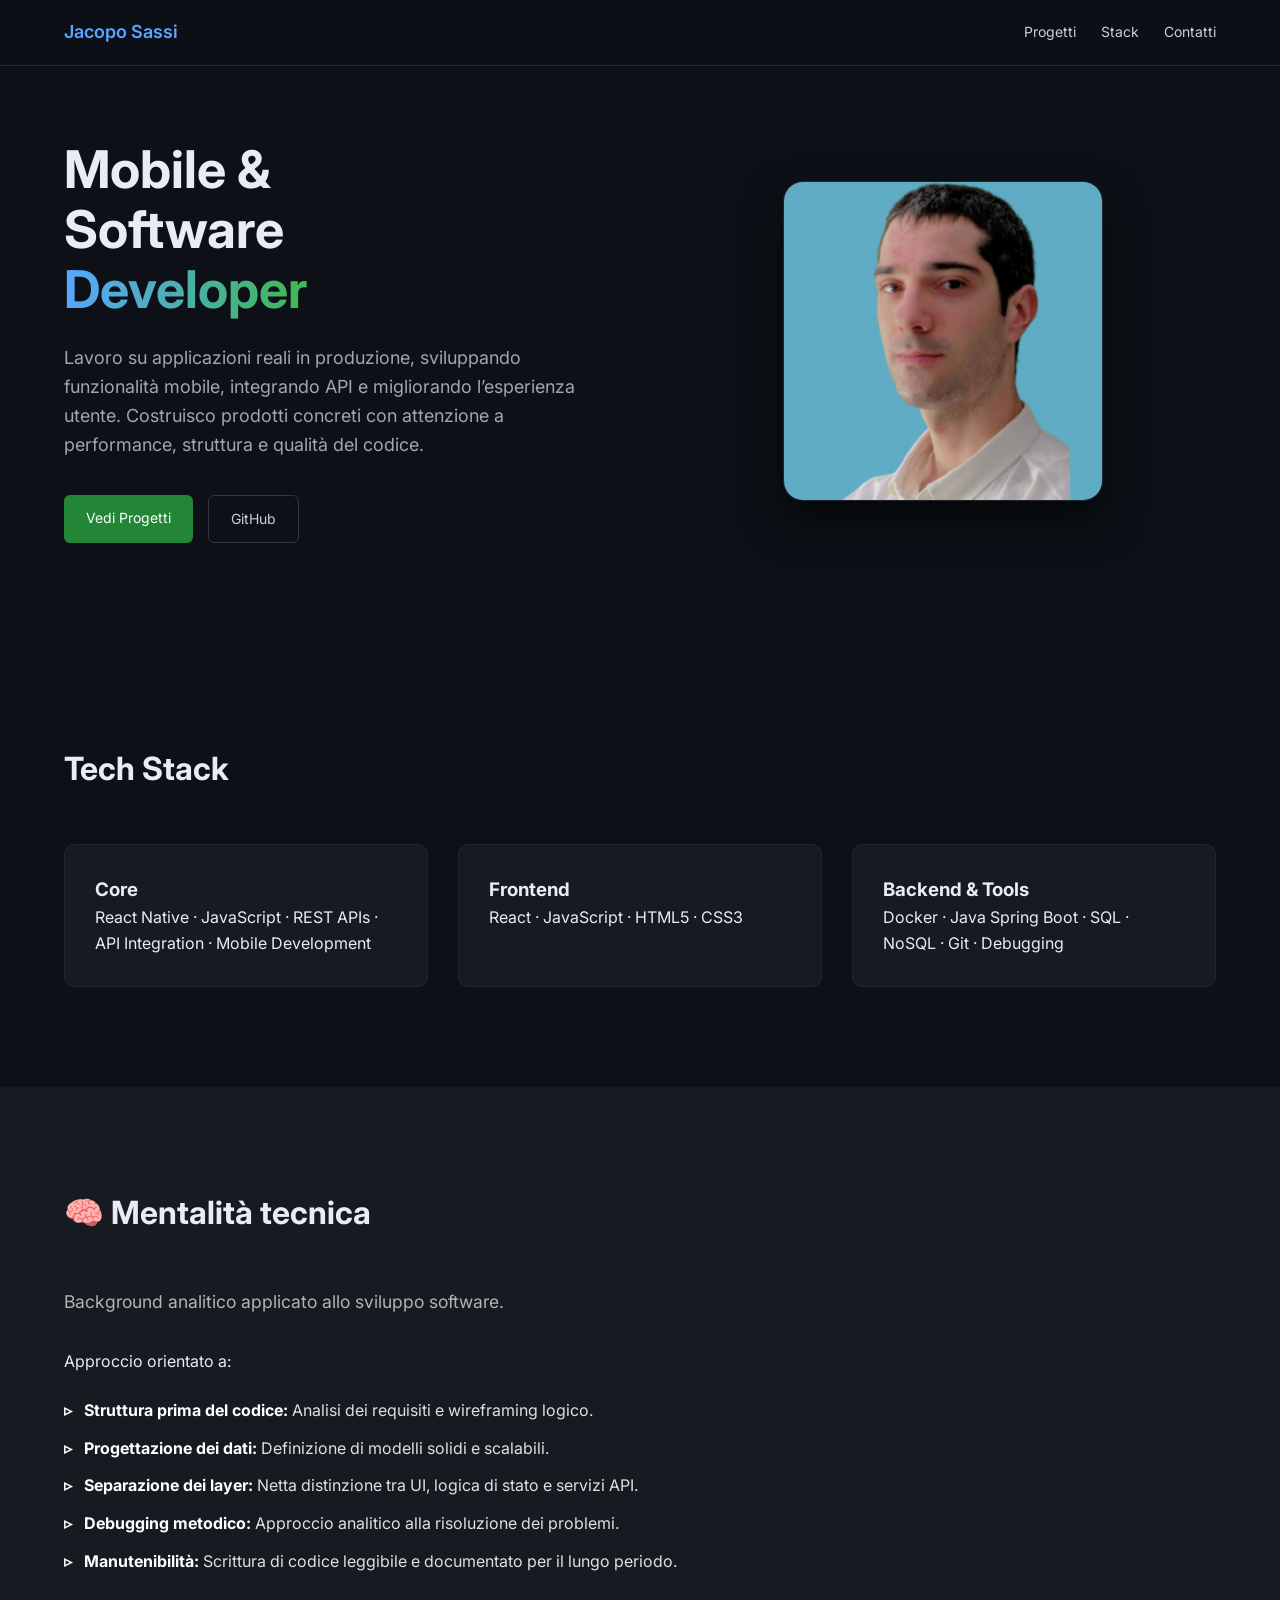
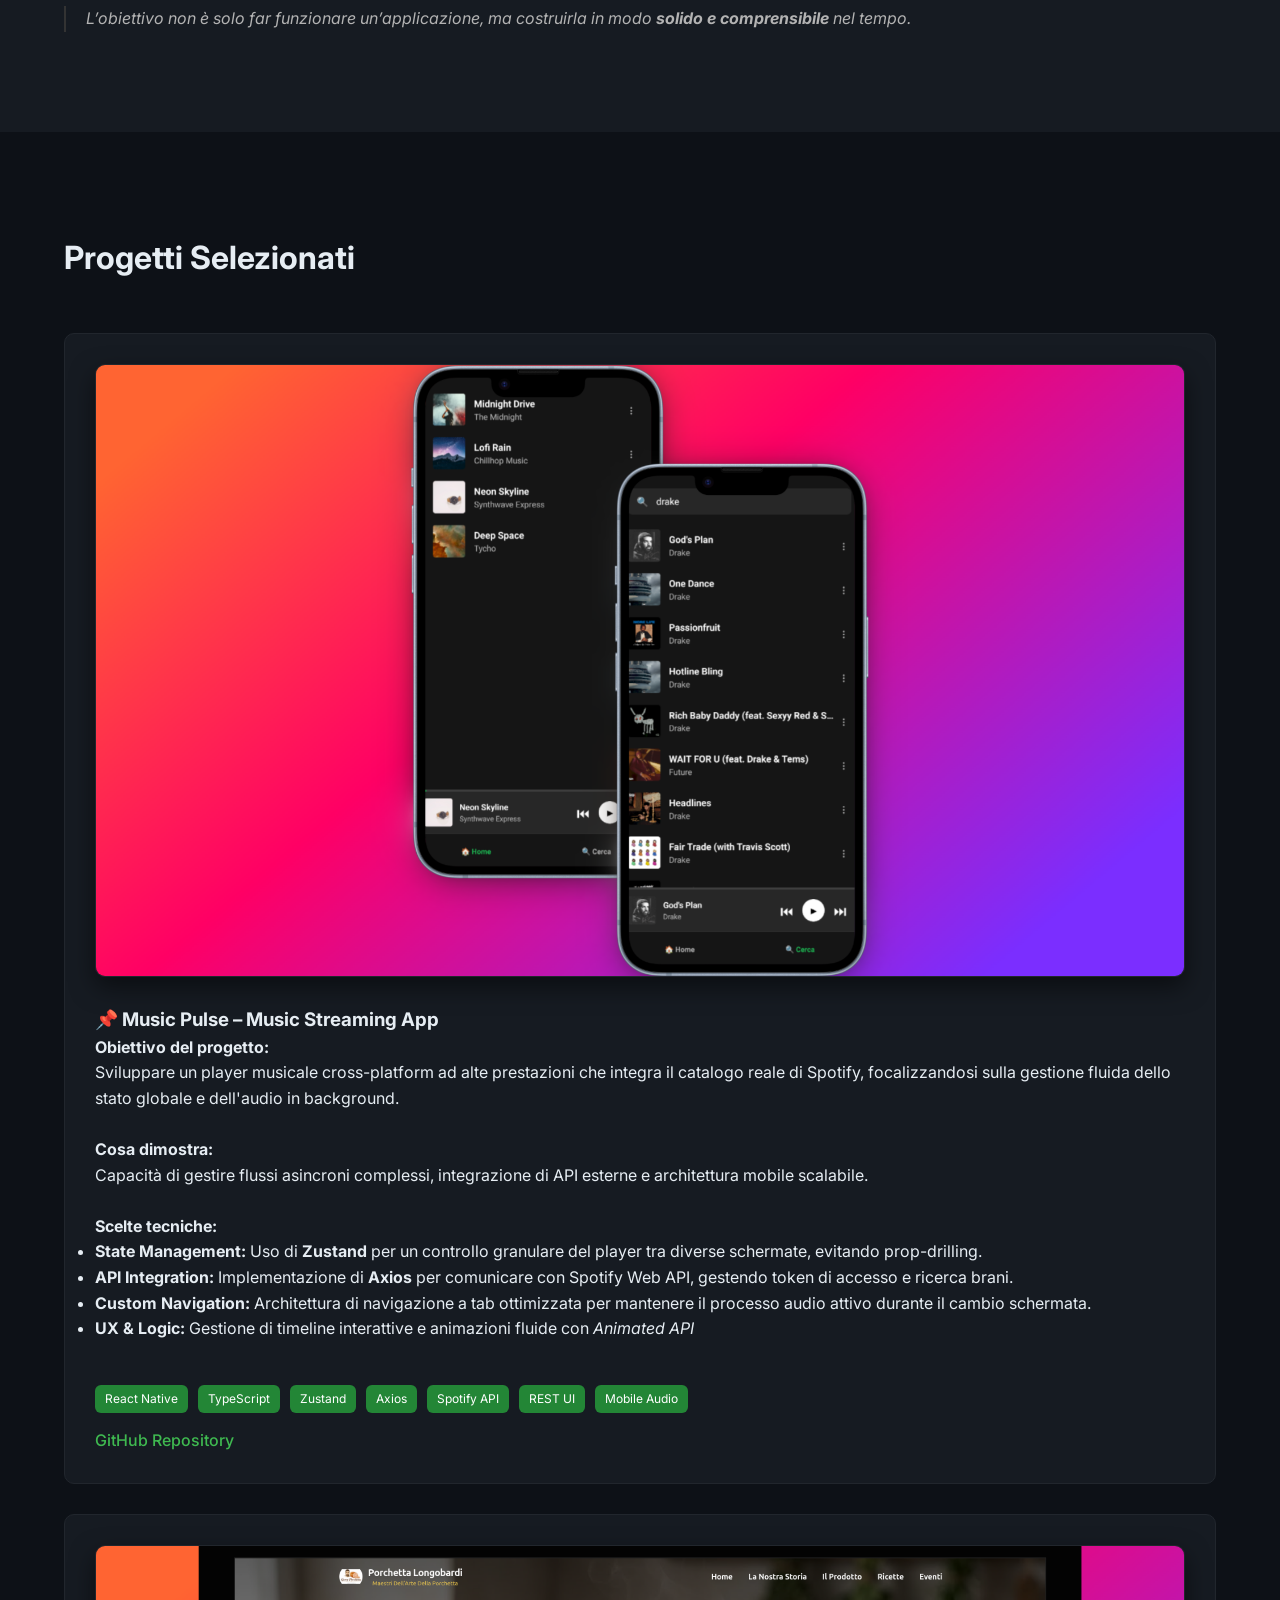
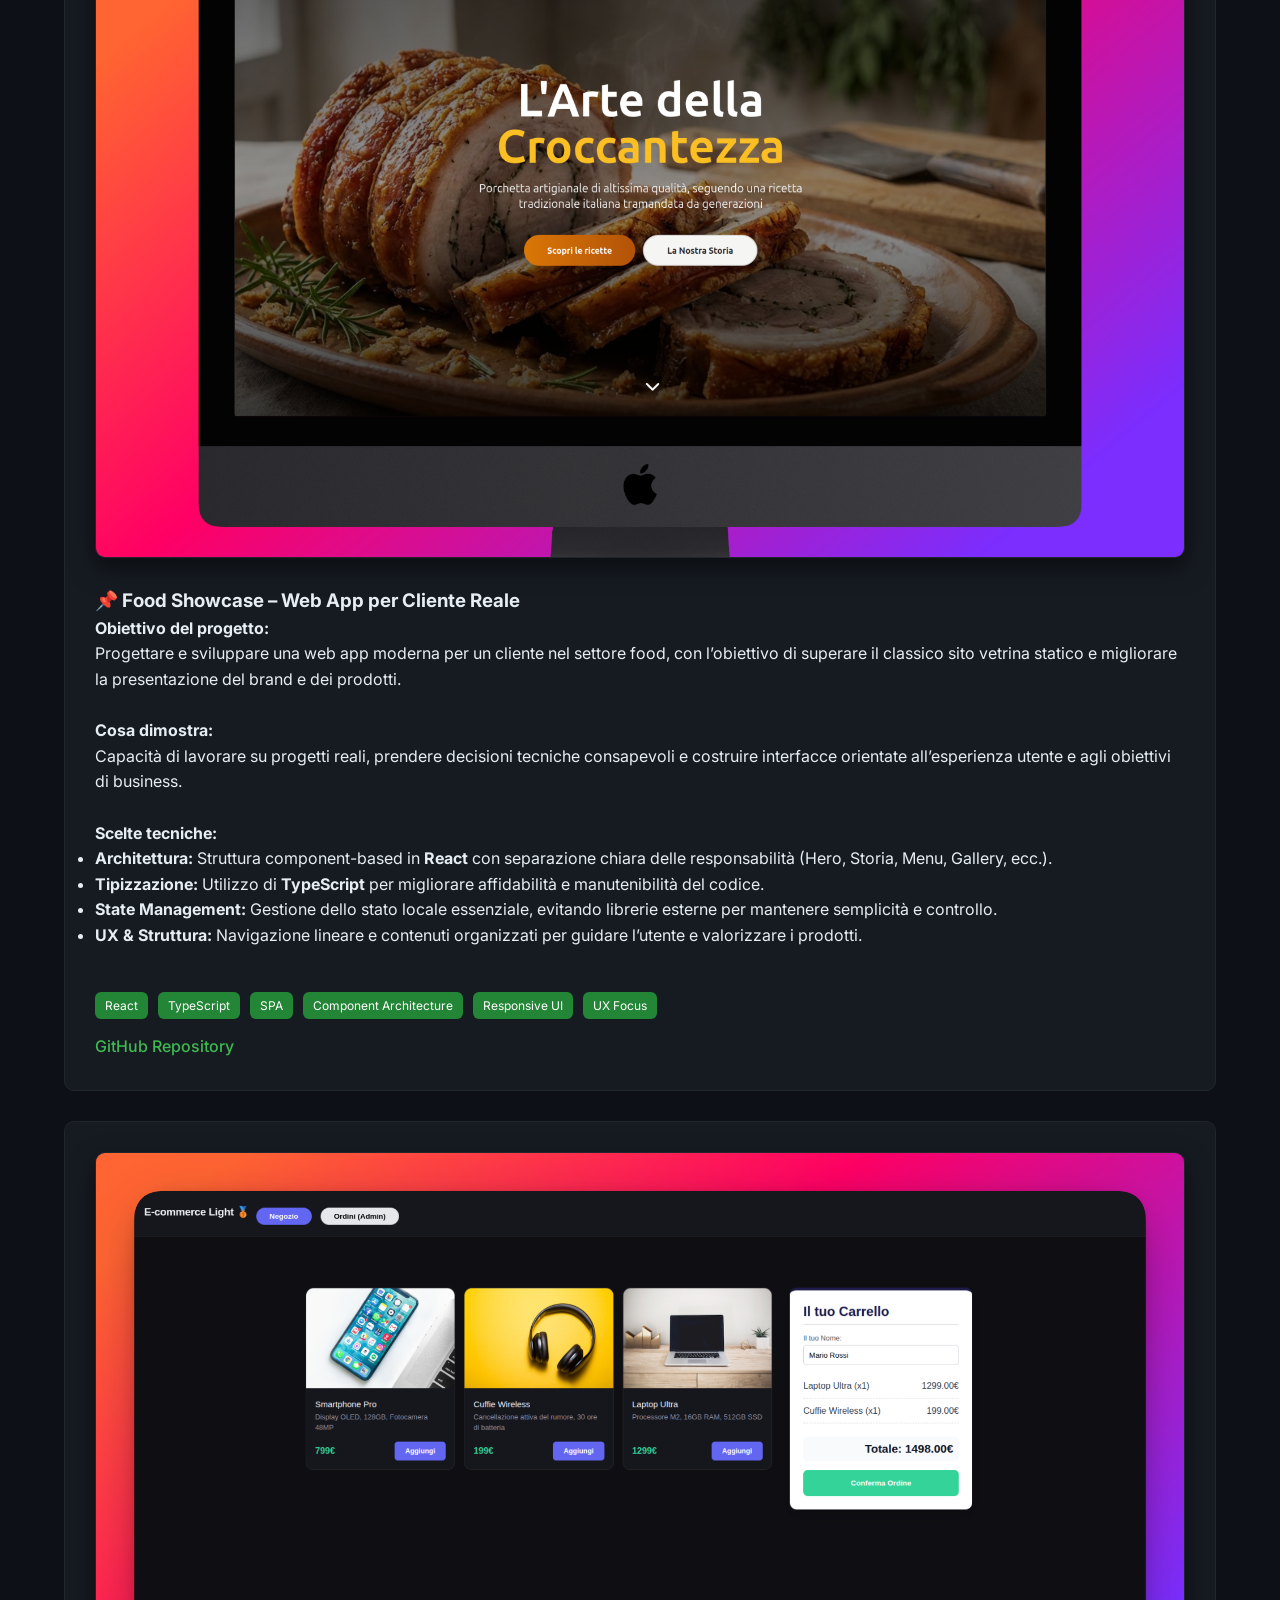
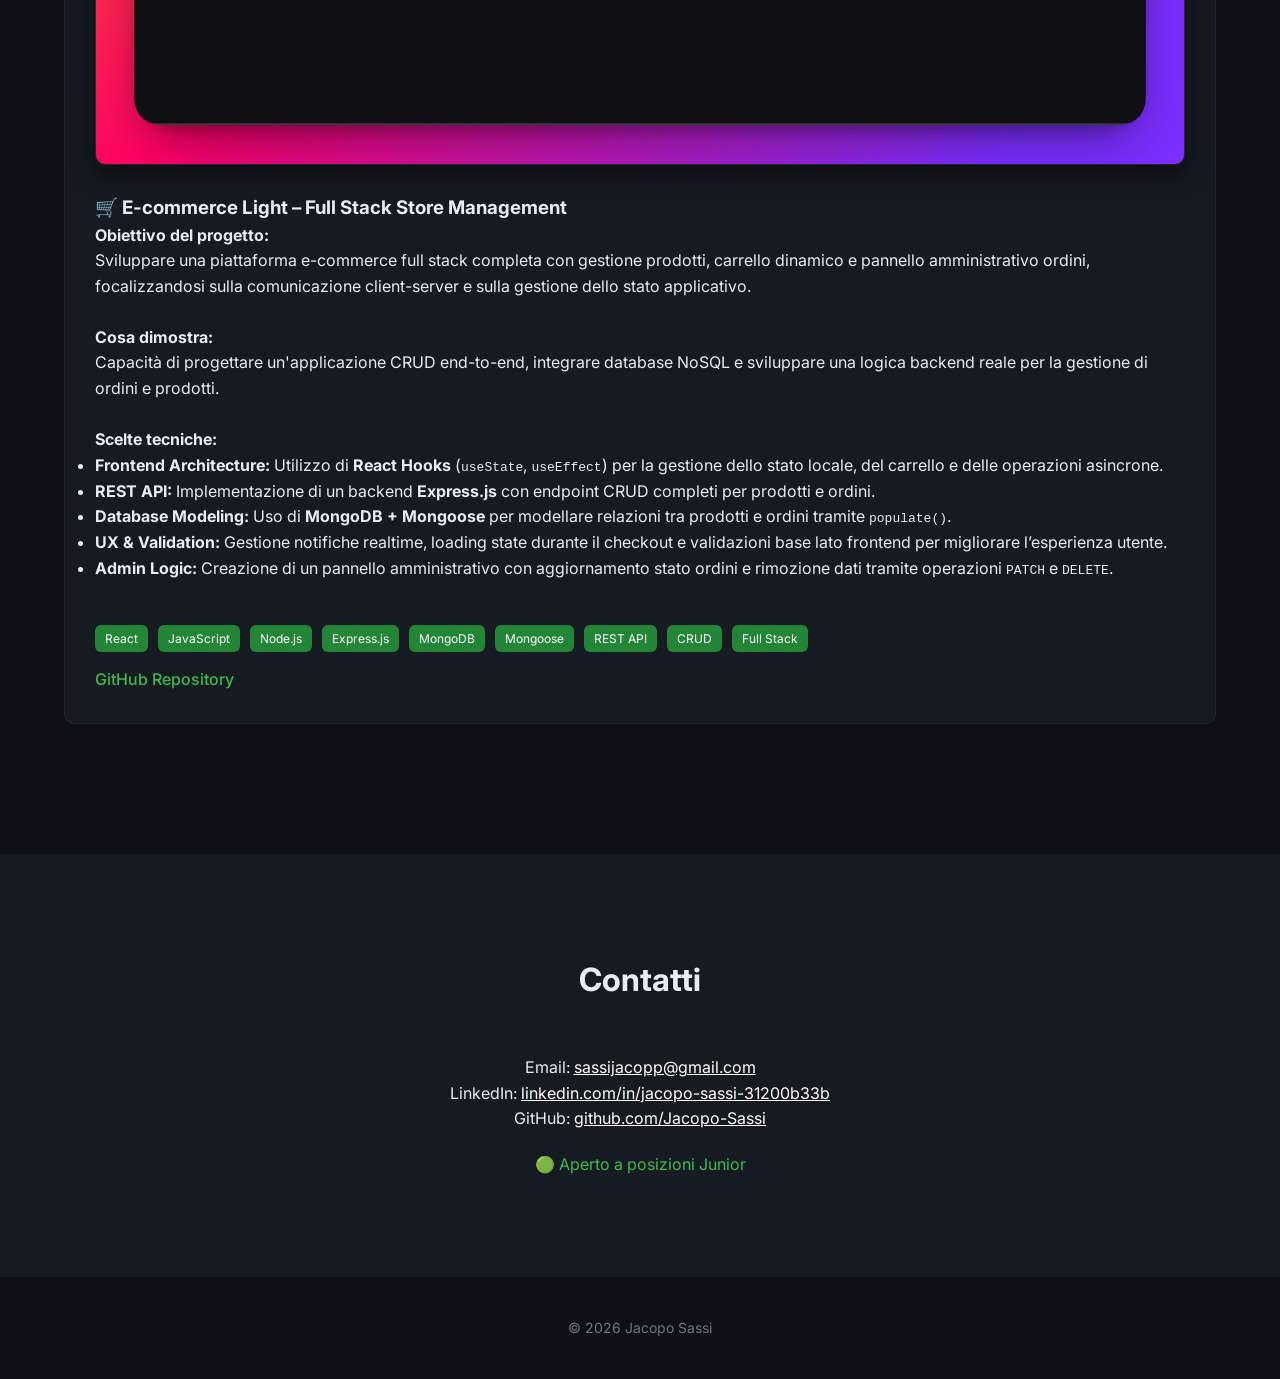
==== commit 5ad3eabb: "Add E-commerce Light project details and image to portfolio Co-authored-by: Copilot <copilot@github." ====
--- a/index.html
+++ b/index.html
@@ -282,6 +282,91 @@
           <div class="links">
             <a
               href="https://github.com/Jacopo-Sassi/Gerry-Porchetta-Business_Site"
+              target="_blank"
+            >
+              GitHub Repository
+            </a>
+          </div>
+        </div>
+        <div class="project-card">
+          <img
+            src="assets/ecommerce_light.png"
+            alt="E-commerce Light Preview"
+            class="project-screenshot"
+          />
+          <h3>🛒 E-commerce Light – Full Stack Store Management</h3>
+
+          <p>
+            <strong>Obiettivo del progetto:</strong><br />
+            Sviluppare una piattaforma e-commerce full stack completa con
+            gestione prodotti, carrello dinamico e pannello amministrativo
+            ordini, focalizzandosi sulla comunicazione client-server e sulla
+            gestione dello stato applicativo.
+          </p>
+
+          <br />
+
+          <p>
+            <strong>Cosa dimostra:</strong><br />
+            Capacità di progettare un'applicazione CRUD end-to-end, integrare
+            database NoSQL e sviluppare una logica backend reale per la gestione
+            di ordini e prodotti.
+          </p>
+
+          <br />
+
+          <p><strong>Scelte tecniche:</strong></p>
+
+          <ul>
+            <li>
+              <strong>Frontend Architecture:</strong> Utilizzo di
+              <strong>React Hooks</strong> (<code>useState</code>,
+              <code>useEffect</code>) per la gestione dello stato locale, del
+              carrello e delle operazioni asincrone.
+            </li>
+
+            <li>
+              <strong>REST API:</strong> Implementazione di un backend
+              <strong>Express.js</strong> con endpoint CRUD completi per
+              prodotti e ordini.
+            </li>
+
+            <li>
+              <strong>Database Modeling:</strong> Uso di
+              <strong>MongoDB + Mongoose</strong> per modellare relazioni tra
+              prodotti e ordini tramite <code>populate()</code>.
+            </li>
+
+            <li>
+              <strong>UX & Validation:</strong> Gestione notifiche realtime,
+              loading state durante il checkout e validazioni base lato frontend
+              per migliorare l’esperienza utente.
+            </li>
+
+            <li>
+              <strong>Admin Logic:</strong> Creazione di un pannello
+              amministrativo con aggiornamento stato ordini e rimozione dati
+              tramite operazioni <code>PATCH</code> e <code>DELETE</code>.
+            </li>
+          </ul>
+
+          <br />
+
+          <div class="badge-container">
+            <span class="badge">React</span>
+            <span class="badge">JavaScript</span>
+            <span class="badge">Node.js</span>
+            <span class="badge">Express.js</span>
+            <span class="badge">MongoDB</span>
+            <span class="badge">Mongoose</span>
+            <span class="badge">REST API</span>
+            <span class="badge">CRUD</span>
+            <span class="badge">Full Stack</span>
+          </div>
+
+          <div class="links">
+            <a
+              href="https://github.com/Jacopo-Sassi/EcommerceLight"
               target="_blank"
             >
               GitHub Repository
--- a/style.css
+++ b/style.css
@@ -187,7 +187,7 @@
 }
 
 .mentalita-list {
-  list-style: none; 
+  list-style: none;
   padding: 0;
   margin: 1.5rem 0;
 }
@@ -210,7 +210,7 @@
   color: #ffffff;
   font-weight: bold;
   margin-right: 12px;
-  flex-shrink: 0; 
+  flex-shrink: 0;
 }
 
 .closing-text {
@@ -408,6 +408,12 @@
   }
 }
 
+@media (max-width: 480px) {
+  .mentalita-list li {
+    flex-direction: row; /* Mantiene il bullet a sinistra */
+  }
+}
+
 /* Mobile Small */
 @media (max-width: 500px) {
   .hero {
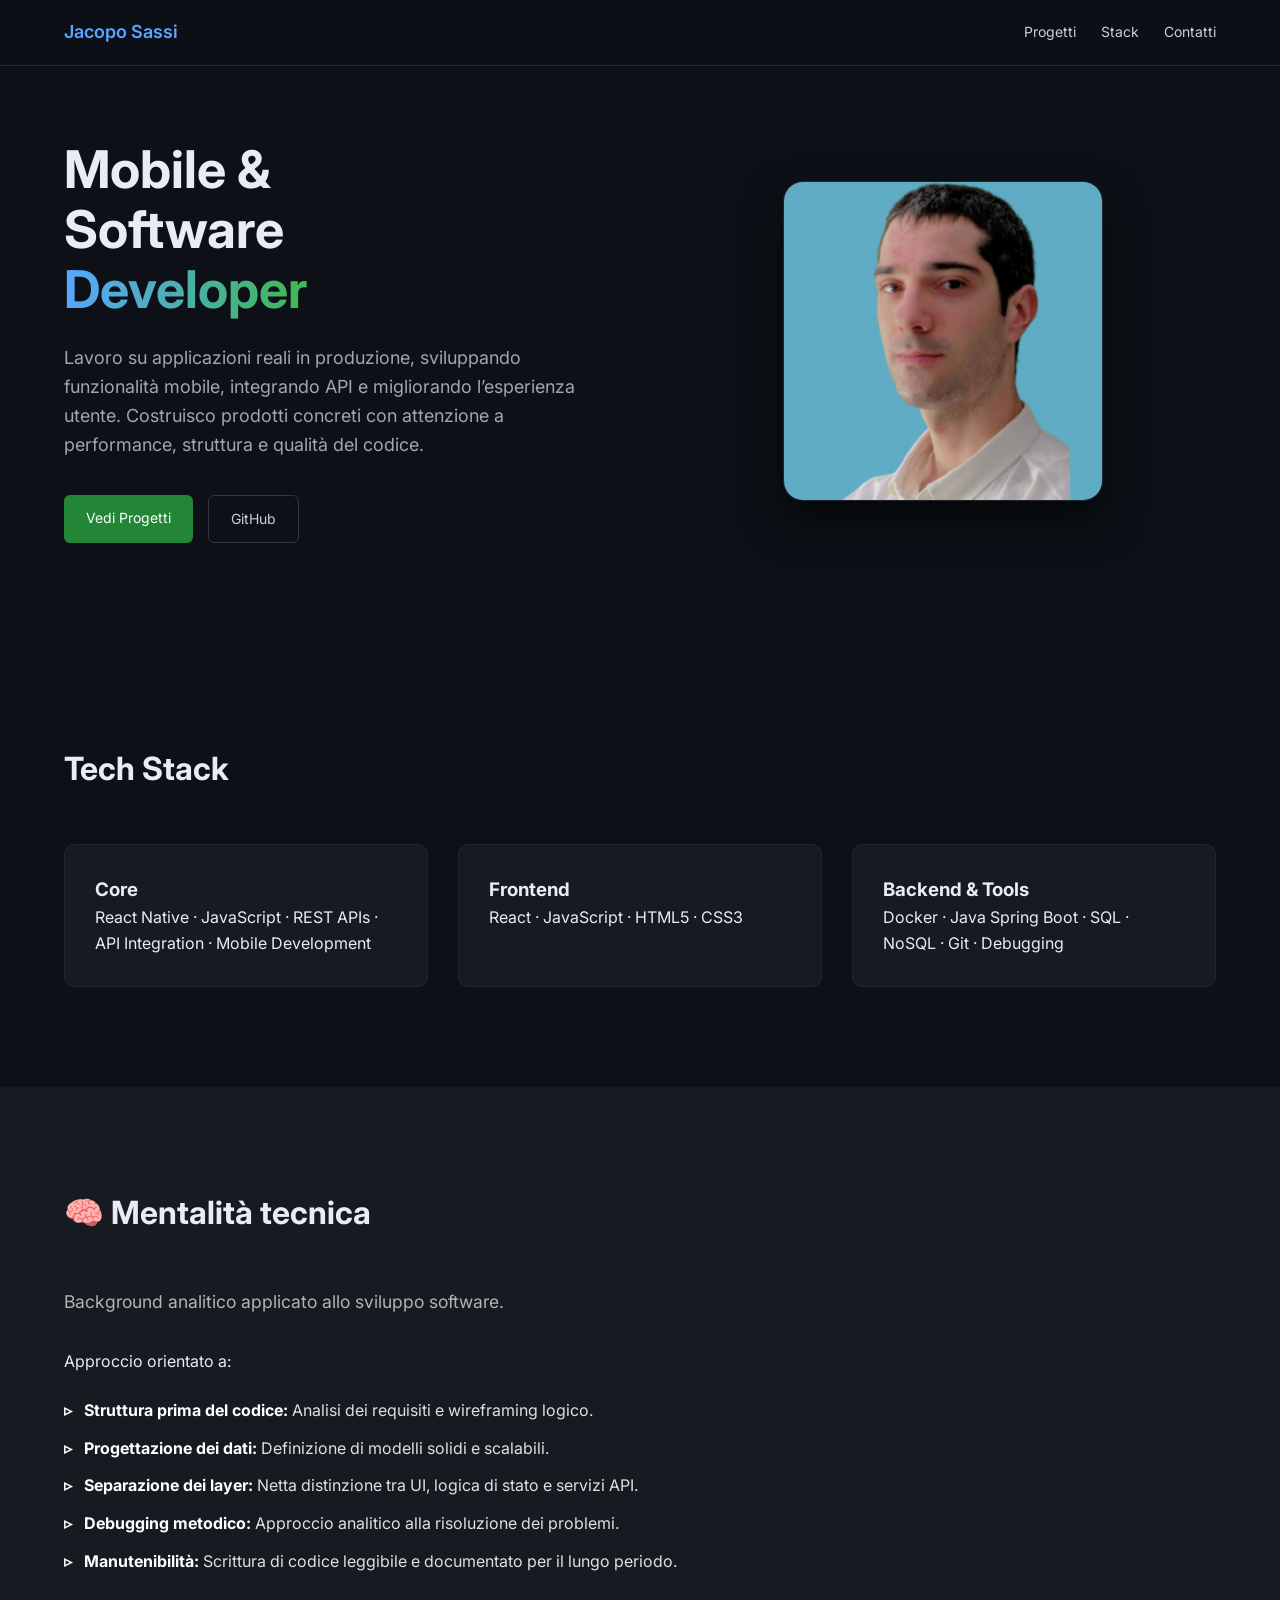
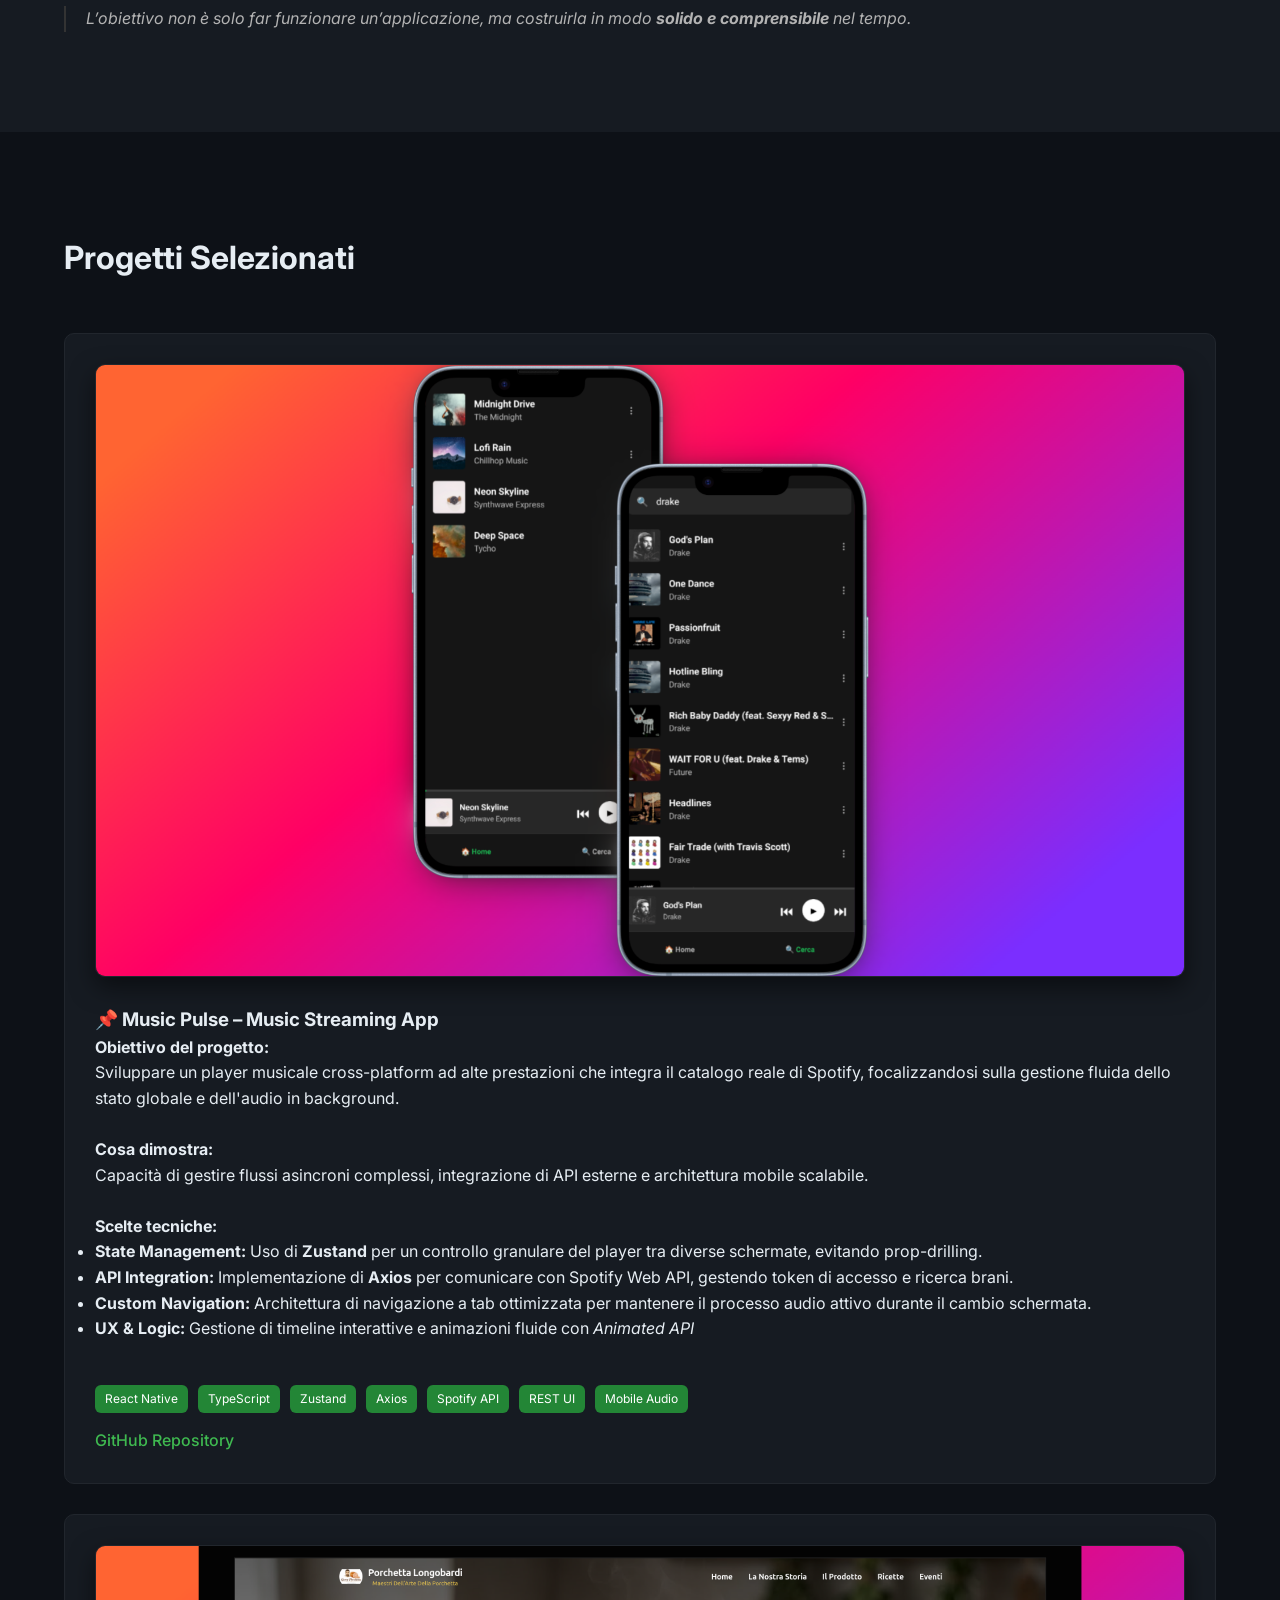
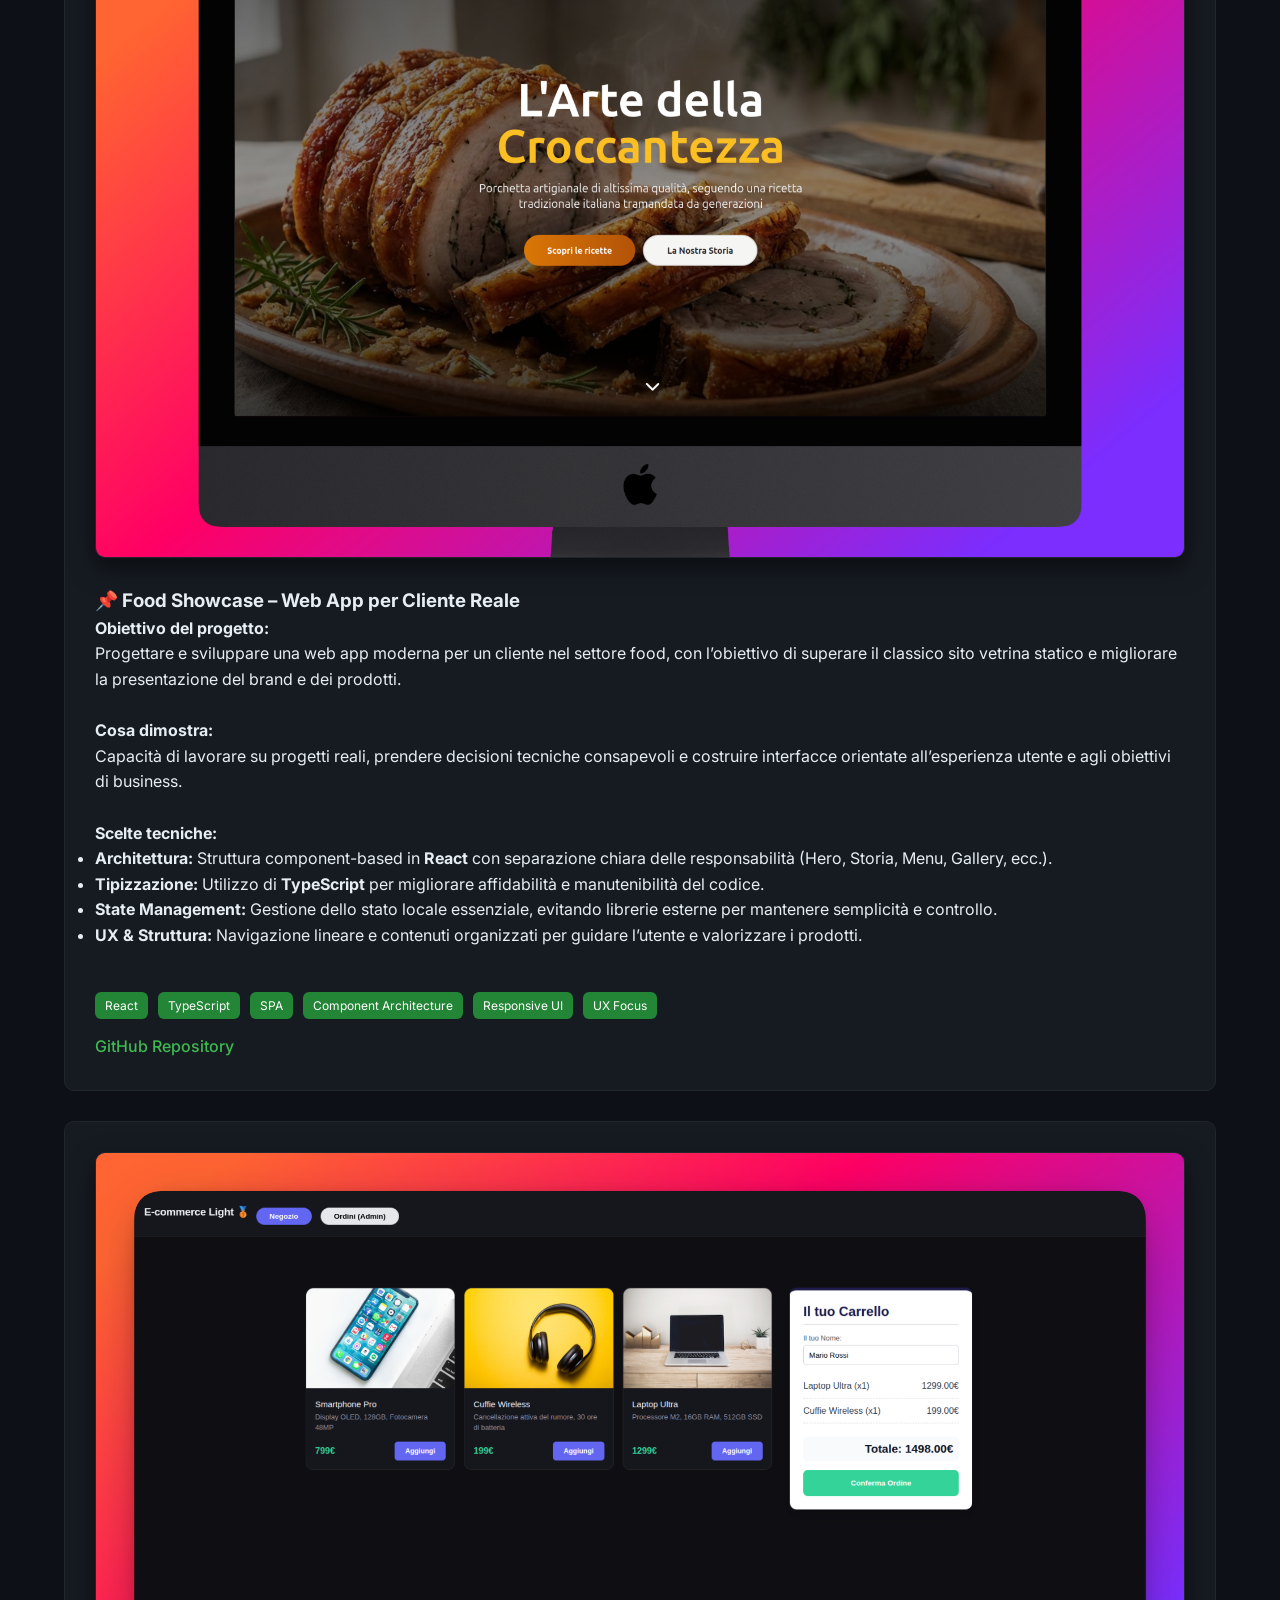
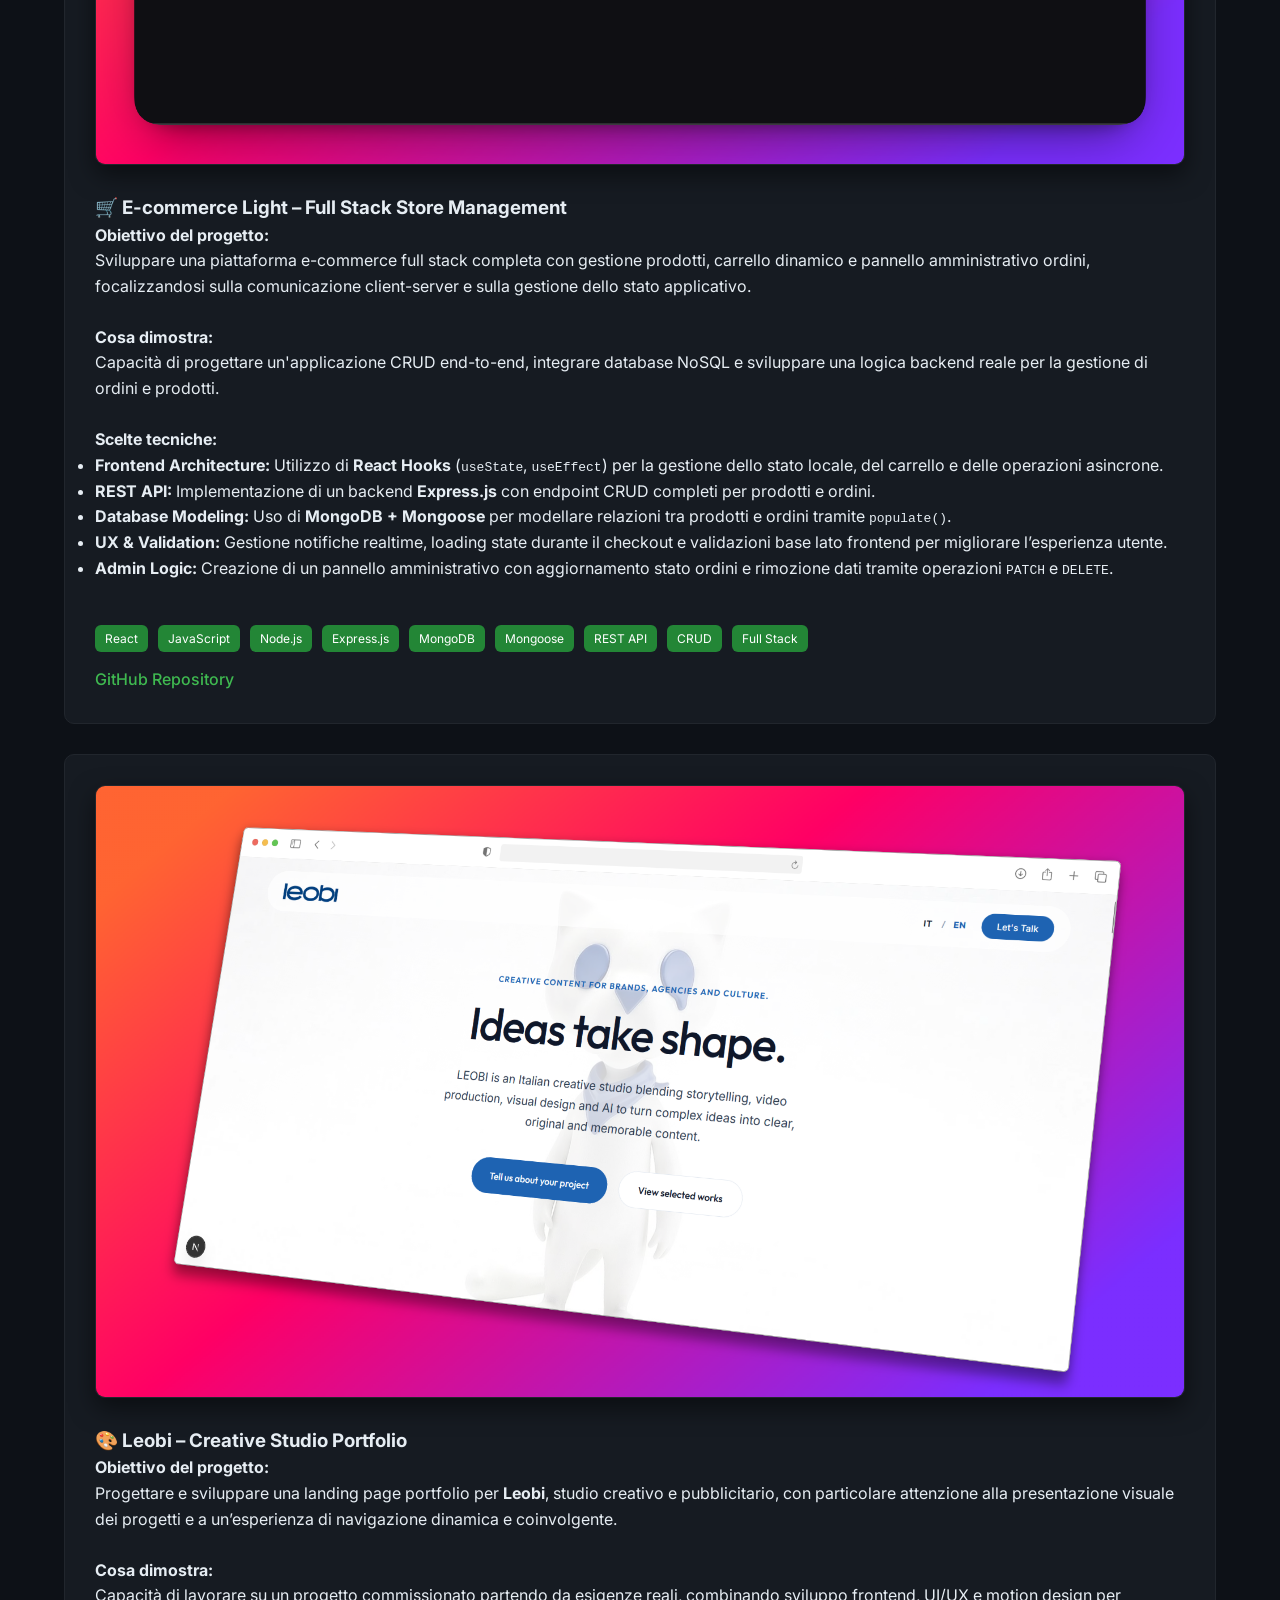
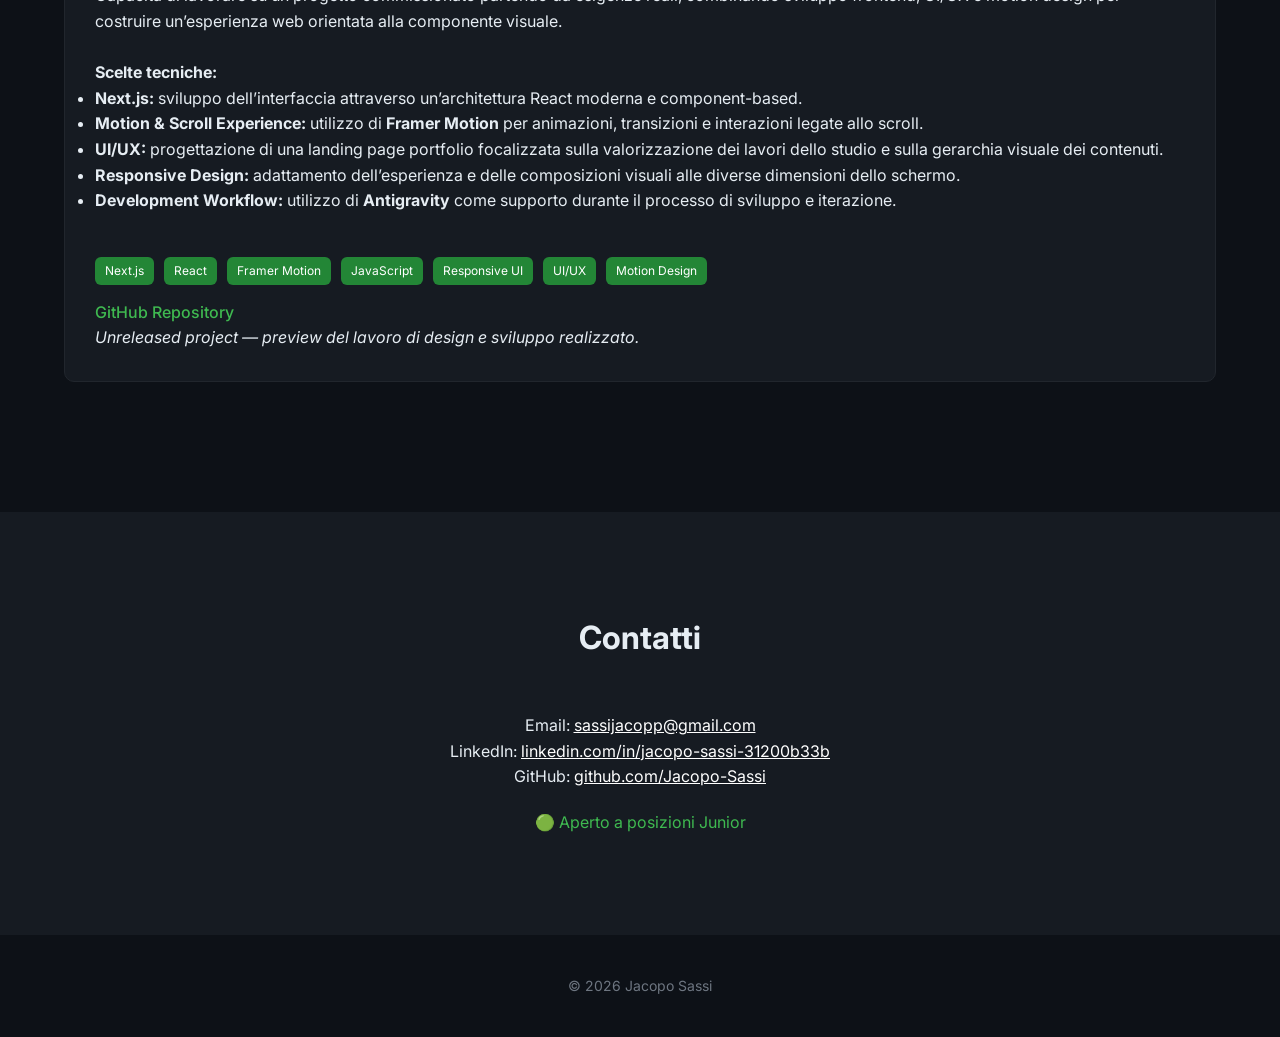
==== commit f6094cc3: "feat: add Leobi project section to portfolio index and include preview image" ====
--- a/index.html
+++ b/index.html
@@ -1,409 +1,449 @@
 <!doctype html>
 <html lang="it">
-  <head>
-    <meta charset="UTF-8" />
-    <meta name="viewport" content="width=device-width, initial-scale=1.0" />
-    <meta property="og:title" content="Jacopo Sassi – Full-Stack Developer" />
-    <meta
-      property="og:description"
-      content="Creo applicazioni web scalabili, API performanti e interfacce moderne."
-    />
-    <meta property="og:image" content="assets/profile.jpg" />
-    <meta property="og:type" content="website" />
-
-    <meta name="twitter:card" content="summary_large_image" />
-    <meta name="twitter:title" content="Jacopo Sassi – Full-Stack Developer" />
-    <meta
-      name="twitter:description"
-      content="Creo applicazioni web scalabili, API performanti e interfacce moderne."
-    />
-    <meta name="twitter:image" content="assets/profile.jpg" />
-    <title>Jacopo Sassi – Full-Stack Developer</title>
-    <meta
-      name="description"
-      content="Full-Stack Developer specializzato in Java, SQL, React e architetture scalabili."
-    />
-
-    <link rel="stylesheet" href="style.css" />
-    <link
-      href="https://fonts.googleapis.com/css2?family=Inter:wght@300;400;500;600;700&display=swap"
-      rel="stylesheet"
-    />
-    <link rel="icon" type="image/svg+xml" href="assets/favicon.svg" />
-  </head>
-
-  <body>
-    <!-- Navbar -->
-    <header class="navbar">
-      <div class="container nav">
-        <div class="logo">Jacopo Sassi</div>
-        <div class="nav-links">
-          <a href="#projects">Progetti</a>
-          <a href="#skills">Stack</a>
-          <a href="#contact">Contatti</a>
-        </div>
-      </div>
-    </header>
-
-    <!-- Hero -->
-    <section class="hero">
-      <div class="container hero-flex">
-        <div class="hero-text-container">
-          <h1>
-            Mobile & <br />
-            Software<br />
-            <span class="gradient">Developer</span>
-          </h1>
-
-          <p class="hero-sub">
-            Lavoro su applicazioni reali in produzione, sviluppando funzionalità
-            mobile, integrando API e migliorando l’esperienza utente. Costruisco
-            prodotti concreti con attenzione a performance, struttura e qualità
-            del codice.
+
+<head>
+  <meta charset="UTF-8" />
+  <meta name="viewport" content="width=device-width, initial-scale=1.0" />
+  <meta property="og:title" content="Jacopo Sassi – Full-Stack Developer" />
+  <meta property="og:description" content="Creo applicazioni web scalabili, API performanti e interfacce moderne." />
+  <meta property="og:image" content="assets/profile.jpg" />
+  <meta property="og:type" content="website" />
+
+  <meta name="twitter:card" content="summary_large_image" />
+  <meta name="twitter:title" content="Jacopo Sassi – Full-Stack Developer" />
+  <meta name="twitter:description" content="Creo applicazioni web scalabili, API performanti e interfacce moderne." />
+  <meta name="twitter:image" content="assets/profile.jpg" />
+  <title>Jacopo Sassi – Full-Stack Developer</title>
+  <meta name="description" content="Full-Stack Developer specializzato in Java, SQL, React e architetture scalabili." />
+
+  <link rel="stylesheet" href="style.css" />
+  <link href="https://fonts.googleapis.com/css2?family=Inter:wght@300;400;500;600;700&display=swap" rel="stylesheet" />
+  <link rel="icon" type="image/svg+xml" href="assets/favicon.svg" />
+</head>
+
+<body>
+  <!-- Navbar -->
+  <header class="navbar">
+    <div class="container nav">
+      <div class="logo">Jacopo Sassi</div>
+      <div class="nav-links">
+        <a href="#projects">Progetti</a>
+        <a href="#skills">Stack</a>
+        <a href="#contact">Contatti</a>
+      </div>
+    </div>
+  </header>
+
+  <!-- Hero -->
+  <section class="hero">
+    <div class="container hero-flex">
+      <div class="hero-text-container">
+        <h1>
+          Mobile & <br />
+          Software<br />
+          <span class="gradient">Developer</span>
+        </h1>
+
+        <p class="hero-sub">
+          Lavoro su applicazioni reali in produzione, sviluppando funzionalità
+          mobile, integrando API e migliorando l’esperienza utente. Costruisco
+          prodotti concreti con attenzione a performance, struttura e qualità
+          del codice.
+        </p>
+
+        <div class="hero-buttons">
+          <a href="#projects" class="btn-primary">Vedi Progetti</a>
+          <a href="https://github.com/Jacopo-Sassi" class="btn-secondary" target="_blank">GitHub</a>
+        </div>
+      </div>
+
+      <div class="hero-image">
+        <img src="assets/profile.png" alt="Jacopo Sassi - Mobile & Software Developer" />
+      </div>
+    </div>
+  </section>
+
+  <!-- Skills -->
+  <section id="skills" class="section">
+    <div class="container">
+      <h2>Tech Stack</h2>
+
+      <div class="skills-grid">
+        <div class="skill-card">
+          <h3>Core</h3>
+          <p>
+            React Native · JavaScript · REST APIs · API Integration · Mobile
+            Development
           </p>
-
-          <div class="hero-buttons">
-            <a href="#projects" class="btn-primary">Vedi Progetti</a>
-            <a
-              href="https://github.com/Jacopo-Sassi"
-              class="btn-secondary"
-              target="_blank"
-              >GitHub</a
-            >
-          </div>
-        </div>
-
-        <div class="hero-image">
-          <img
-            src="assets/profile.png"
-            alt="Jacopo Sassi - Mobile & Software Developer"
-          />
-        </div>
-      </div>
-    </section>
-
-    <!-- Skills -->
-    <section id="skills" class="section">
-      <div class="container">
-        <h2>Tech Stack</h2>
-
-        <div class="skills-grid">
-          <div class="skill-card">
-            <h3>Core</h3>
-            <p>
-              React Native · JavaScript · REST APIs · API Integration · Mobile
-              Development
-            </p>
-          </div>
-
-          <div class="skill-card">
-            <h3>Frontend</h3>
-            <p>React · JavaScript · HTML5 · CSS3</p>
-          </div>
-
-          <div class="skill-card">
-            <h3>Backend & Tools</h3>
-            <p>Docker · Java Spring Boot · SQL · NoSQL · Git · Debugging</p>
-          </div>
-        </div>
-      </div>
-    </section>
-
-    <!-- Differentiator -->
-    <section class="section alt">
-      <div class="container">
-        <h2>🧠 Mentalità tecnica</h2>
-        <p class="sub-text">
-          Background analitico applicato allo sviluppo software.
-        </p>
-
-        <div class="mentalita-content">
-          <p>Approccio orientato a:</p>
-          <ul class="mentalita-list">
-            <li>
-              <span class="bullet">▹</span>
-              <strong>Struttura prima del codice: </strong>
-              Analisi dei requisiti e wireframing logico.
-            </li>
-            <li>
-              <span class="bullet">▹</span>
-              <strong>Progettazione dei dati: </strong> Definizione di modelli
-              solidi e scalabili.
-            </li>
-            <li>
-              <span class="bullet">▹</span>
-              <strong>Separazione dei layer: </strong> Netta distinzione tra UI,
-              logica di stato e servizi API.
-            </li>
-            <li>
-              <span class="bullet">▹</span>
-              <strong>Debugging metodico: </strong> Approccio analitico alla
-              risoluzione dei problemi.
-            </li>
-            <li>
-              <span class="bullet">▹</span>
-              <strong>Manutenibilità: </strong> Scrittura di codice leggibile e
-              documentato per il lungo periodo.
-            </li>
-          </ul>
-        </div>
-
-        <p class="closing-text">
-          L’obiettivo non è solo far funzionare un’applicazione, ma costruirla
-          in modo <strong>solido e comprensibile</strong> nel tempo.
-        </p>
-      </div>
-    </section>
-    <section id="projects" class="section">
-      <div class="container">
-        <h2>Progetti Selezionati</h2>
-
-        <div class="project-card">
-          <img
-            src="assets/music-pulse.png"
-            alt="Music Pulse Preview"
-            class="project-screenshot"
-          />
-
-          <h3>📌 Music Pulse – Music Streaming App</h3>
-
-          <p>
-            <strong>Obiettivo del progetto:</strong><br />
-            Sviluppare un player musicale cross-platform ad alte prestazioni che
-            integra il catalogo reale di Spotify, focalizzandosi sulla gestione
-            fluida dello stato globale e dell'audio in background.
-          </p>
-          <br />
-          <p>
-            <strong>Cosa dimostra:</strong><br />
-            Capacità di gestire flussi asincroni complessi, integrazione di API
-            esterne e architettura mobile scalabile.
-          </p>
-          <br />
-          <p><strong>Scelte tecniche:</strong></p>
-          <ul>
-            <li>
-              <strong>State Management:</strong> Uso di
-              <strong>Zustand</strong> per un controllo granulare del player tra
-              diverse schermate, evitando prop-drilling.
-            </li>
-            <li>
-              <strong>API Integration:</strong> Implementazione di
-              <strong>Axios</strong> per comunicare con Spotify Web API,
-              gestendo token di accesso e ricerca brani.
-            </li>
-            <li>
-              <strong>Custom Navigation:</strong> Architettura di navigazione a
-              tab ottimizzata per mantenere il processo audio attivo durante il
-              cambio schermata.
-            </li>
-            <li>
-              <strong>UX & Logic:</strong> Gestione di timeline interattive e
-              animazioni fluide con <em>Animated API</em>
-            </li>
-          </ul>
-          <br />
-
-          <div class="badge-container">
-            <span class="badge">React Native</span>
-            <span class="badge">TypeScript</span>
-            <span class="badge">Zustand</span>
-            <span class="badge">Axios</span>
-            <span class="badge">Spotify API</span>
-            <span class="badge">REST UI</span>
-            <span class="badge">Mobile Audio</span>
-          </div>
-
-          <div class="links">
-            <a
-              href="https://github.com/Jacopo-Sassi/MusicPulse"
-              target="_blank"
-            >
-              GitHub Repository
-            </a>
-          </div>
-        </div>
-        <div class="project-card">
-          <img
-            src="assets/food_showcase.png"
-            alt="Food Showcase Web App Preview"
-            class="project-screenshot"
-          />
-
-          <h3>📌 Food Showcase – Web App per Cliente Reale</h3>
-
-          <p>
-            <strong>Obiettivo del progetto:</strong><br />
-            Progettare e sviluppare una web app moderna per un cliente nel
-            settore food, con l’obiettivo di superare il classico sito vetrina
-            statico e migliorare la presentazione del brand e dei prodotti.
-          </p>
-          <br />
-          <p>
-            <strong>Cosa dimostra:</strong><br />
-            Capacità di lavorare su progetti reali, prendere decisioni tecniche
-            consapevoli e costruire interfacce orientate all’esperienza utente e
-            agli obiettivi di business.
-          </p>
-          <br />
-          <p><strong>Scelte tecniche:</strong></p>
-          <ul>
-            <li>
-              <strong>Architettura:</strong> Struttura component-based in
-              <strong>React</strong> con separazione chiara delle responsabilità
-              (Hero, Storia, Menu, Gallery, ecc.).
-            </li>
-            <li>
-              <strong>Tipizzazione:</strong> Utilizzo di
-              <strong>TypeScript</strong> per migliorare affidabilità e
-              manutenibilità del codice.
-            </li>
-            <li>
-              <strong>State Management:</strong> Gestione dello stato locale
-              essenziale, evitando librerie esterne per mantenere semplicità e
-              controllo.
-            </li>
-            <li>
-              <strong>UX & Struttura:</strong> Navigazione lineare e contenuti
-              organizzati per guidare l’utente e valorizzare i prodotti.
-            </li>
-          </ul>
-          <br />
-
-          <div class="badge-container">
-            <span class="badge">React</span>
-            <span class="badge">TypeScript</span>
-            <span class="badge">SPA</span>
-            <span class="badge">Component Architecture</span>
-            <span class="badge">Responsive UI</span>
-            <span class="badge">UX Focus</span>
-          </div>
-
-          <div class="links">
-            <a
-              href="https://github.com/Jacopo-Sassi/Gerry-Porchetta-Business_Site"
-              target="_blank"
-            >
-              GitHub Repository
-            </a>
-          </div>
-        </div>
-        <div class="project-card">
-          <img
-            src="assets/ecommerce_light.png"
-            alt="E-commerce Light Preview"
-            class="project-screenshot"
-          />
-          <h3>🛒 E-commerce Light – Full Stack Store Management</h3>
-
-          <p>
-            <strong>Obiettivo del progetto:</strong><br />
-            Sviluppare una piattaforma e-commerce full stack completa con
-            gestione prodotti, carrello dinamico e pannello amministrativo
-            ordini, focalizzandosi sulla comunicazione client-server e sulla
-            gestione dello stato applicativo.
-          </p>
-
-          <br />
-
-          <p>
-            <strong>Cosa dimostra:</strong><br />
-            Capacità di progettare un'applicazione CRUD end-to-end, integrare
-            database NoSQL e sviluppare una logica backend reale per la gestione
-            di ordini e prodotti.
-          </p>
-
-          <br />
-
-          <p><strong>Scelte tecniche:</strong></p>
-
-          <ul>
-            <li>
-              <strong>Frontend Architecture:</strong> Utilizzo di
-              <strong>React Hooks</strong> (<code>useState</code>,
-              <code>useEffect</code>) per la gestione dello stato locale, del
-              carrello e delle operazioni asincrone.
-            </li>
-
-            <li>
-              <strong>REST API:</strong> Implementazione di un backend
-              <strong>Express.js</strong> con endpoint CRUD completi per
-              prodotti e ordini.
-            </li>
-
-            <li>
-              <strong>Database Modeling:</strong> Uso di
-              <strong>MongoDB + Mongoose</strong> per modellare relazioni tra
-              prodotti e ordini tramite <code>populate()</code>.
-            </li>
-
-            <li>
-              <strong>UX & Validation:</strong> Gestione notifiche realtime,
-              loading state durante il checkout e validazioni base lato frontend
-              per migliorare l’esperienza utente.
-            </li>
-
-            <li>
-              <strong>Admin Logic:</strong> Creazione di un pannello
-              amministrativo con aggiornamento stato ordini e rimozione dati
-              tramite operazioni <code>PATCH</code> e <code>DELETE</code>.
-            </li>
-          </ul>
-
-          <br />
-
-          <div class="badge-container">
-            <span class="badge">React</span>
-            <span class="badge">JavaScript</span>
-            <span class="badge">Node.js</span>
-            <span class="badge">Express.js</span>
-            <span class="badge">MongoDB</span>
-            <span class="badge">Mongoose</span>
-            <span class="badge">REST API</span>
-            <span class="badge">CRUD</span>
-            <span class="badge">Full Stack</span>
-          </div>
-
-          <div class="links">
-            <a
-              href="https://github.com/Jacopo-Sassi/EcommerceLight"
-              target="_blank"
-            >
-              GitHub Repository
-            </a>
-          </div>
-        </div>
-      </div>
-    </section>
-
-    <!-- Contact -->
-    <section id="contact" class="section alt">
-      <div class="container contact">
-        <h2>Contatti</h2>
-        <p>
-          Email:
-          <a href="mailto:sassijacopp@gmail.com">sassijacopp@gmail.com</a>
-        </p>
-        <p>
-          LinkedIn:
-          <a
-            href="https://www.linkedin.com/in/jacopo-sassi-31200b33b/"
-            target="_blank"
-            >linkedin.com/in/jacopo-sassi-31200b33b</a
-          >
-        </p>
-        <p>
-          GitHub:
-          <a href="https://github.com/Jacopo-Sassi" target="_blank"
-            >github.com/Jacopo-Sassi</a
-          >
-        </p>
-        <p class="availability">🟢 Aperto a posizioni Junior</p>
-      </div>
-    </section>
-
-    <footer>
-      <p>© 2026 Jacopo Sassi</p>
-    </footer>
-  </body>
-</html>
+        </div>
+
+        <div class="skill-card">
+          <h3>Frontend</h3>
+          <p>React · JavaScript · HTML5 · CSS3</p>
+        </div>
+
+        <div class="skill-card">
+          <h3>Backend & Tools</h3>
+          <p>Docker · Java Spring Boot · SQL · NoSQL · Git · Debugging</p>
+        </div>
+      </div>
+    </div>
+  </section>
+
+  <!-- Differentiator -->
+  <section class="section alt">
+    <div class="container">
+      <h2>🧠 Mentalità tecnica</h2>
+      <p class="sub-text">
+        Background analitico applicato allo sviluppo software.
+      </p>
+
+      <div class="mentalita-content">
+        <p>Approccio orientato a:</p>
+        <ul class="mentalita-list">
+          <li>
+            <span class="bullet">▹</span>
+            <strong>Struttura prima del codice: </strong>
+            Analisi dei requisiti e wireframing logico.
+          </li>
+          <li>
+            <span class="bullet">▹</span>
+            <strong>Progettazione dei dati: </strong> Definizione di modelli
+            solidi e scalabili.
+          </li>
+          <li>
+            <span class="bullet">▹</span>
+            <strong>Separazione dei layer: </strong> Netta distinzione tra UI,
+            logica di stato e servizi API.
+          </li>
+          <li>
+            <span class="bullet">▹</span>
+            <strong>Debugging metodico: </strong> Approccio analitico alla
+            risoluzione dei problemi.
+          </li>
+          <li>
+            <span class="bullet">▹</span>
+            <strong>Manutenibilità: </strong> Scrittura di codice leggibile e
+            documentato per il lungo periodo.
+          </li>
+        </ul>
+      </div>
+
+      <p class="closing-text">
+        L’obiettivo non è solo far funzionare un’applicazione, ma costruirla
+        in modo <strong>solido e comprensibile</strong> nel tempo.
+      </p>
+    </div>
+  </section>
+  <section id="projects" class="section">
+    <div class="container">
+      <h2>Progetti Selezionati</h2>
+
+      <div class="project-card">
+        <img src="assets/music-pulse.png" alt="Music Pulse Preview" class="project-screenshot" />
+
+        <h3>📌 Music Pulse – Music Streaming App</h3>
+
+        <p>
+          <strong>Obiettivo del progetto:</strong><br />
+          Sviluppare un player musicale cross-platform ad alte prestazioni che
+          integra il catalogo reale di Spotify, focalizzandosi sulla gestione
+          fluida dello stato globale e dell'audio in background.
+        </p>
+        <br />
+        <p>
+          <strong>Cosa dimostra:</strong><br />
+          Capacità di gestire flussi asincroni complessi, integrazione di API
+          esterne e architettura mobile scalabile.
+        </p>
+        <br />
+        <p><strong>Scelte tecniche:</strong></p>
+        <ul>
+          <li>
+            <strong>State Management:</strong> Uso di
+            <strong>Zustand</strong> per un controllo granulare del player tra
+            diverse schermate, evitando prop-drilling.
+          </li>
+          <li>
+            <strong>API Integration:</strong> Implementazione di
+            <strong>Axios</strong> per comunicare con Spotify Web API,
+            gestendo token di accesso e ricerca brani.
+          </li>
+          <li>
+            <strong>Custom Navigation:</strong> Architettura di navigazione a
+            tab ottimizzata per mantenere il processo audio attivo durante il
+            cambio schermata.
+          </li>
+          <li>
+            <strong>UX & Logic:</strong> Gestione di timeline interattive e
+            animazioni fluide con <em>Animated API</em>
+          </li>
+        </ul>
+        <br />
+
+        <div class="badge-container">
+          <span class="badge">React Native</span>
+          <span class="badge">TypeScript</span>
+          <span class="badge">Zustand</span>
+          <span class="badge">Axios</span>
+          <span class="badge">Spotify API</span>
+          <span class="badge">REST UI</span>
+          <span class="badge">Mobile Audio</span>
+        </div>
+
+        <div class="links">
+          <a href="https://github.com/Jacopo-Sassi/MusicPulse" target="_blank">
+            GitHub Repository
+          </a>
+        </div>
+      </div>
+      <div class="project-card">
+        <img src="assets/food_showcase.png" alt="Food Showcase Web App Preview" class="project-screenshot" />
+
+        <h3>📌 Food Showcase – Web App per Cliente Reale</h3>
+
+        <p>
+          <strong>Obiettivo del progetto:</strong><br />
+          Progettare e sviluppare una web app moderna per un cliente nel
+          settore food, con l’obiettivo di superare il classico sito vetrina
+          statico e migliorare la presentazione del brand e dei prodotti.
+        </p>
+        <br />
+        <p>
+          <strong>Cosa dimostra:</strong><br />
+          Capacità di lavorare su progetti reali, prendere decisioni tecniche
+          consapevoli e costruire interfacce orientate all’esperienza utente e
+          agli obiettivi di business.
+        </p>
+        <br />
+        <p><strong>Scelte tecniche:</strong></p>
+        <ul>
+          <li>
+            <strong>Architettura:</strong> Struttura component-based in
+            <strong>React</strong> con separazione chiara delle responsabilità
+            (Hero, Storia, Menu, Gallery, ecc.).
+          </li>
+          <li>
+            <strong>Tipizzazione:</strong> Utilizzo di
+            <strong>TypeScript</strong> per migliorare affidabilità e
+            manutenibilità del codice.
+          </li>
+          <li>
+            <strong>State Management:</strong> Gestione dello stato locale
+            essenziale, evitando librerie esterne per mantenere semplicità e
+            controllo.
+          </li>
+          <li>
+            <strong>UX & Struttura:</strong> Navigazione lineare e contenuti
+            organizzati per guidare l’utente e valorizzare i prodotti.
+          </li>
+        </ul>
+        <br />
+
+        <div class="badge-container">
+          <span class="badge">React</span>
+          <span class="badge">TypeScript</span>
+          <span class="badge">SPA</span>
+          <span class="badge">Component Architecture</span>
+          <span class="badge">Responsive UI</span>
+          <span class="badge">UX Focus</span>
+        </div>
+
+        <div class="links">
+          <a href="https://github.com/Jacopo-Sassi/Gerry-Porchetta-Business_Site" target="_blank">
+            GitHub Repository
+          </a>
+        </div>
+      </div>
+      <div class="project-card">
+        <img src="assets/ecommerce_light.png" alt="E-commerce Light Preview" class="project-screenshot" />
+        <h3>🛒 E-commerce Light – Full Stack Store Management</h3>
+
+        <p>
+          <strong>Obiettivo del progetto:</strong><br />
+          Sviluppare una piattaforma e-commerce full stack completa con
+          gestione prodotti, carrello dinamico e pannello amministrativo
+          ordini, focalizzandosi sulla comunicazione client-server e sulla
+          gestione dello stato applicativo.
+        </p>
+
+        <br />
+
+        <p>
+          <strong>Cosa dimostra:</strong><br />
+          Capacità di progettare un'applicazione CRUD end-to-end, integrare
+          database NoSQL e sviluppare una logica backend reale per la gestione
+          di ordini e prodotti.
+        </p>
+
+        <br />
+
+        <p><strong>Scelte tecniche:</strong></p>
+
+        <ul>
+          <li>
+            <strong>Frontend Architecture:</strong> Utilizzo di
+            <strong>React Hooks</strong> (<code>useState</code>,
+            <code>useEffect</code>) per la gestione dello stato locale, del
+            carrello e delle operazioni asincrone.
+          </li>
+
+          <li>
+            <strong>REST API:</strong> Implementazione di un backend
+            <strong>Express.js</strong> con endpoint CRUD completi per
+            prodotti e ordini.
+          </li>
+
+          <li>
+            <strong>Database Modeling:</strong> Uso di
+            <strong>MongoDB + Mongoose</strong> per modellare relazioni tra
+            prodotti e ordini tramite <code>populate()</code>.
+          </li>
+
+          <li>
+            <strong>UX & Validation:</strong> Gestione notifiche realtime,
+            loading state durante il checkout e validazioni base lato frontend
+            per migliorare l’esperienza utente.
+          </li>
+
+          <li>
+            <strong>Admin Logic:</strong> Creazione di un pannello
+            amministrativo con aggiornamento stato ordini e rimozione dati
+            tramite operazioni <code>PATCH</code> e <code>DELETE</code>.
+          </li>
+        </ul>
+
+        <br />
+
+        <div class="badge-container">
+          <span class="badge">React</span>
+          <span class="badge">JavaScript</span>
+          <span class="badge">Node.js</span>
+          <span class="badge">Express.js</span>
+          <span class="badge">MongoDB</span>
+          <span class="badge">Mongoose</span>
+          <span class="badge">REST API</span>
+          <span class="badge">CRUD</span>
+          <span class="badge">Full Stack</span>
+        </div>
+
+        <div class="links">
+          <a href="https://github.com/Jacopo-Sassi/EcommerceLight" target="_blank">
+            GitHub Repository
+          </a>
+        </div>
+      </div>
+      <div class="project-card">
+        <img src="assets/leobi-preview1.png" alt="Leobi Creative Studio Landing Page Preview"
+          class="project-screenshot" />
+
+        <h3>🎨 Leobi – Creative Studio Portfolio</h3>
+
+        <p>
+          <strong>Obiettivo del progetto:</strong><br />
+          Progettare e sviluppare una landing page portfolio per
+          <strong>Leobi</strong>, studio creativo e pubblicitario, con particolare
+          attenzione alla presentazione visuale dei progetti e a un’esperienza di
+          navigazione dinamica e coinvolgente.
+        </p>
+
+        <br />
+
+        <p>
+          <strong>Cosa dimostra:</strong><br />
+          Capacità di lavorare su un progetto commissionato partendo da esigenze
+          reali, combinando sviluppo frontend, UI/UX e motion design per costruire
+          un’esperienza web orientata alla componente visuale.
+        </p>
+
+        <br />
+
+        <p><strong>Scelte tecniche:</strong></p>
+
+        <ul>
+          <li>
+            <strong>Next.js:</strong>
+            sviluppo dell’interfaccia attraverso un’architettura React moderna e
+            component-based.
+          </li>
+
+          <li>
+            <strong>Motion & Scroll Experience:</strong>
+            utilizzo di <strong>Framer Motion</strong> per animazioni, transizioni e
+            interazioni legate allo scroll.
+          </li>
+
+          <li>
+            <strong>UI/UX:</strong>
+            progettazione di una landing page portfolio focalizzata sulla
+            valorizzazione dei lavori dello studio e sulla gerarchia visuale dei
+            contenuti.
+          </li>
+
+          <li>
+            <strong>Responsive Design:</strong>
+            adattamento dell’esperienza e delle composizioni visuali alle diverse
+            dimensioni dello schermo.
+          </li>
+
+          <li>
+            <strong>Development Workflow:</strong>
+            utilizzo di <strong>Antigravity</strong> come supporto durante il processo
+            di sviluppo e iterazione.
+          </li>
+        </ul>
+
+        <br />
+
+        <div class="badge-container">
+          <span class="badge">Next.js</span>
+          <span class="badge">React</span>
+          <span class="badge">Framer Motion</span>
+          <span class="badge">JavaScript</span>
+          <span class="badge">Responsive UI</span>
+          <span class="badge">UI/UX</span>
+          <span class="badge">Motion Design</span>
+        </div>
+
+        <div class="links">
+          <a href="https://github.com/Jacopo-Sassi/Leobi-Portfolio-Premium" target="_blank" rel="noopener noreferrer">
+            GitHub Repository
+          </a>
+        </div>
+
+        <p>
+          <em>
+            Unreleased project — preview del lavoro di design e sviluppo realizzato.
+          </em>
+        </p>
+      </div>
+    </div>
+  </section>
+
+  <!-- Contact -->
+  <section id="contact" class="section alt">
+    <div class="container contact">
+      <h2>Contatti</h2>
+      <p>
+        Email:
+        <a href="mailto:sassijacopp@gmail.com">sassijacopp@gmail.com</a>
+      </p>
+      <p>
+        LinkedIn:
+        <a href="https://www.linkedin.com/in/jacopo-sassi-31200b33b/"
+          target="_blank">linkedin.com/in/jacopo-sassi-31200b33b</a>
+      </p>
+      <p>
+        GitHub:
+        <a href="https://github.com/Jacopo-Sassi" target="_blank">github.com/Jacopo-Sassi</a>
+      </p>
+      <p class="availability">🟢 Aperto a posizioni Junior</p>
+    </div>
+  </section>
+
+  <footer>
+    <p>© 2026 Jacopo Sassi</p>
+  </footer>
+</body>
+
+</html>
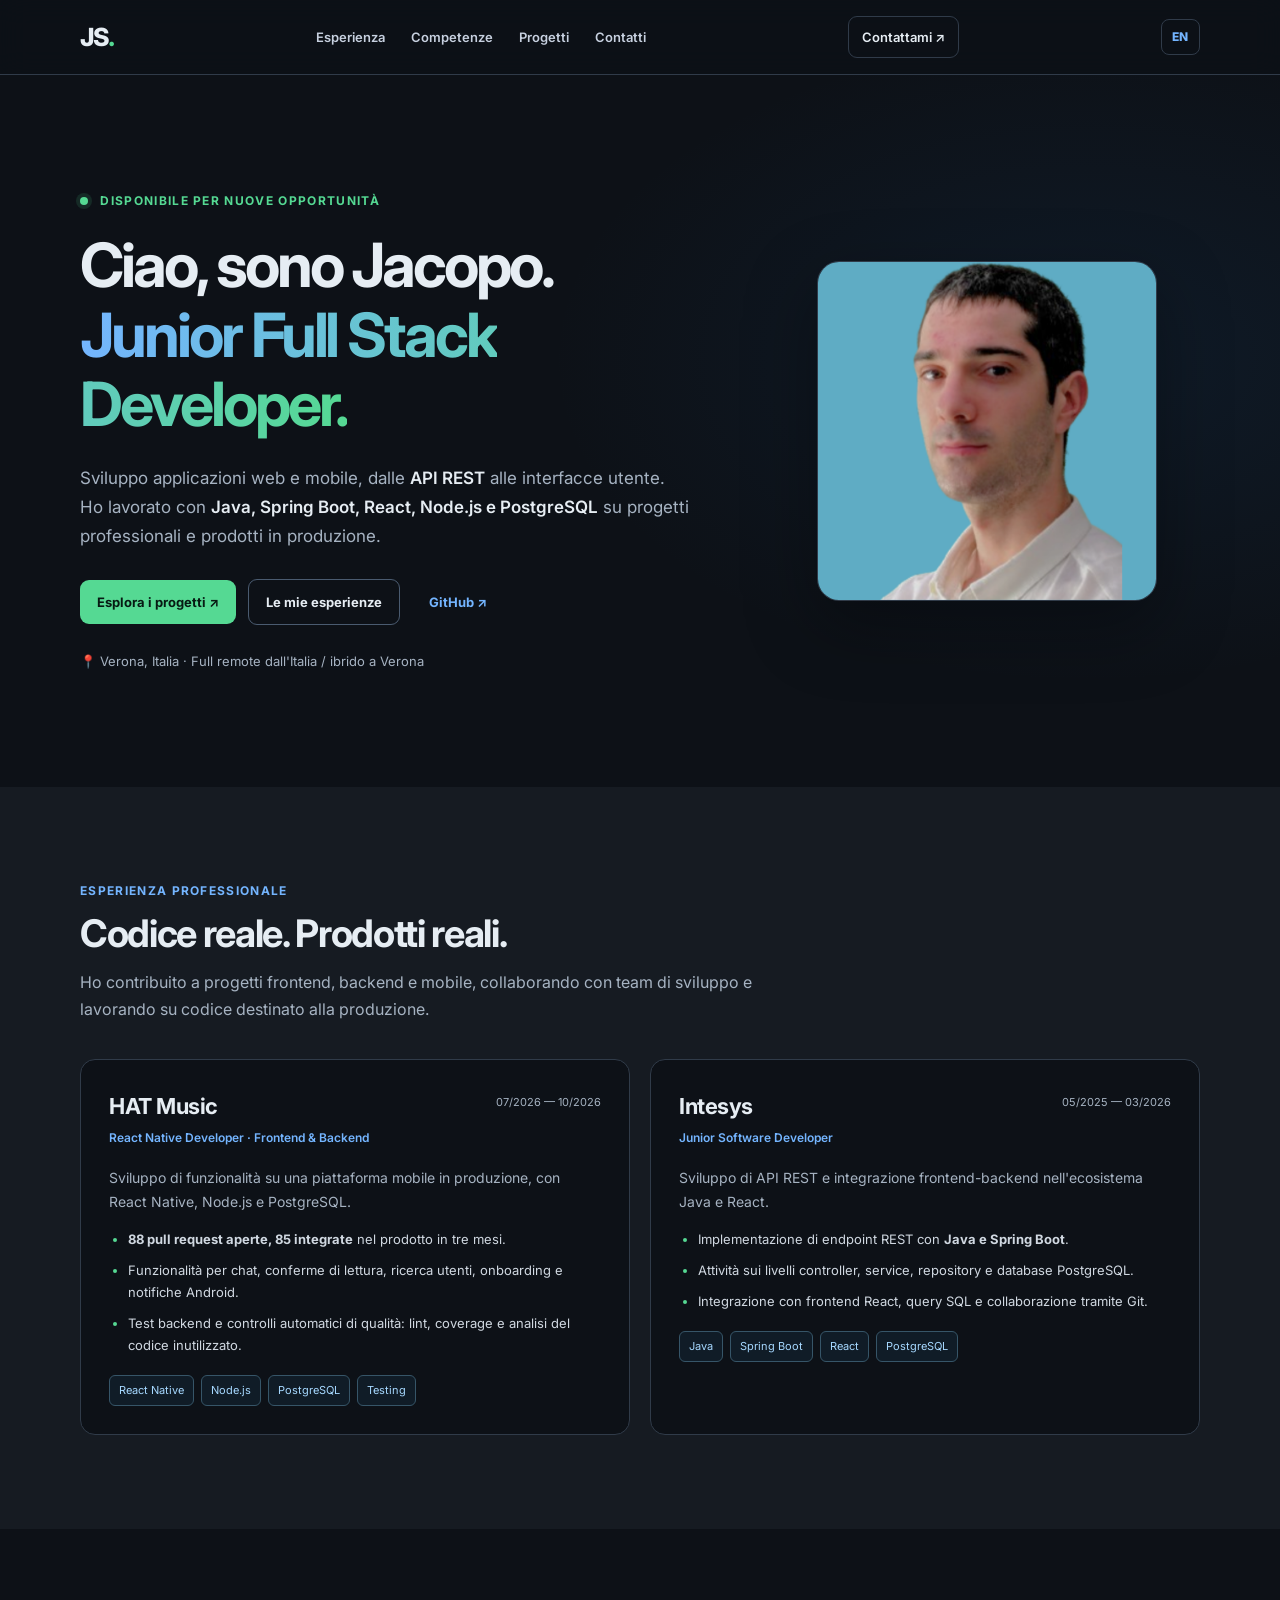
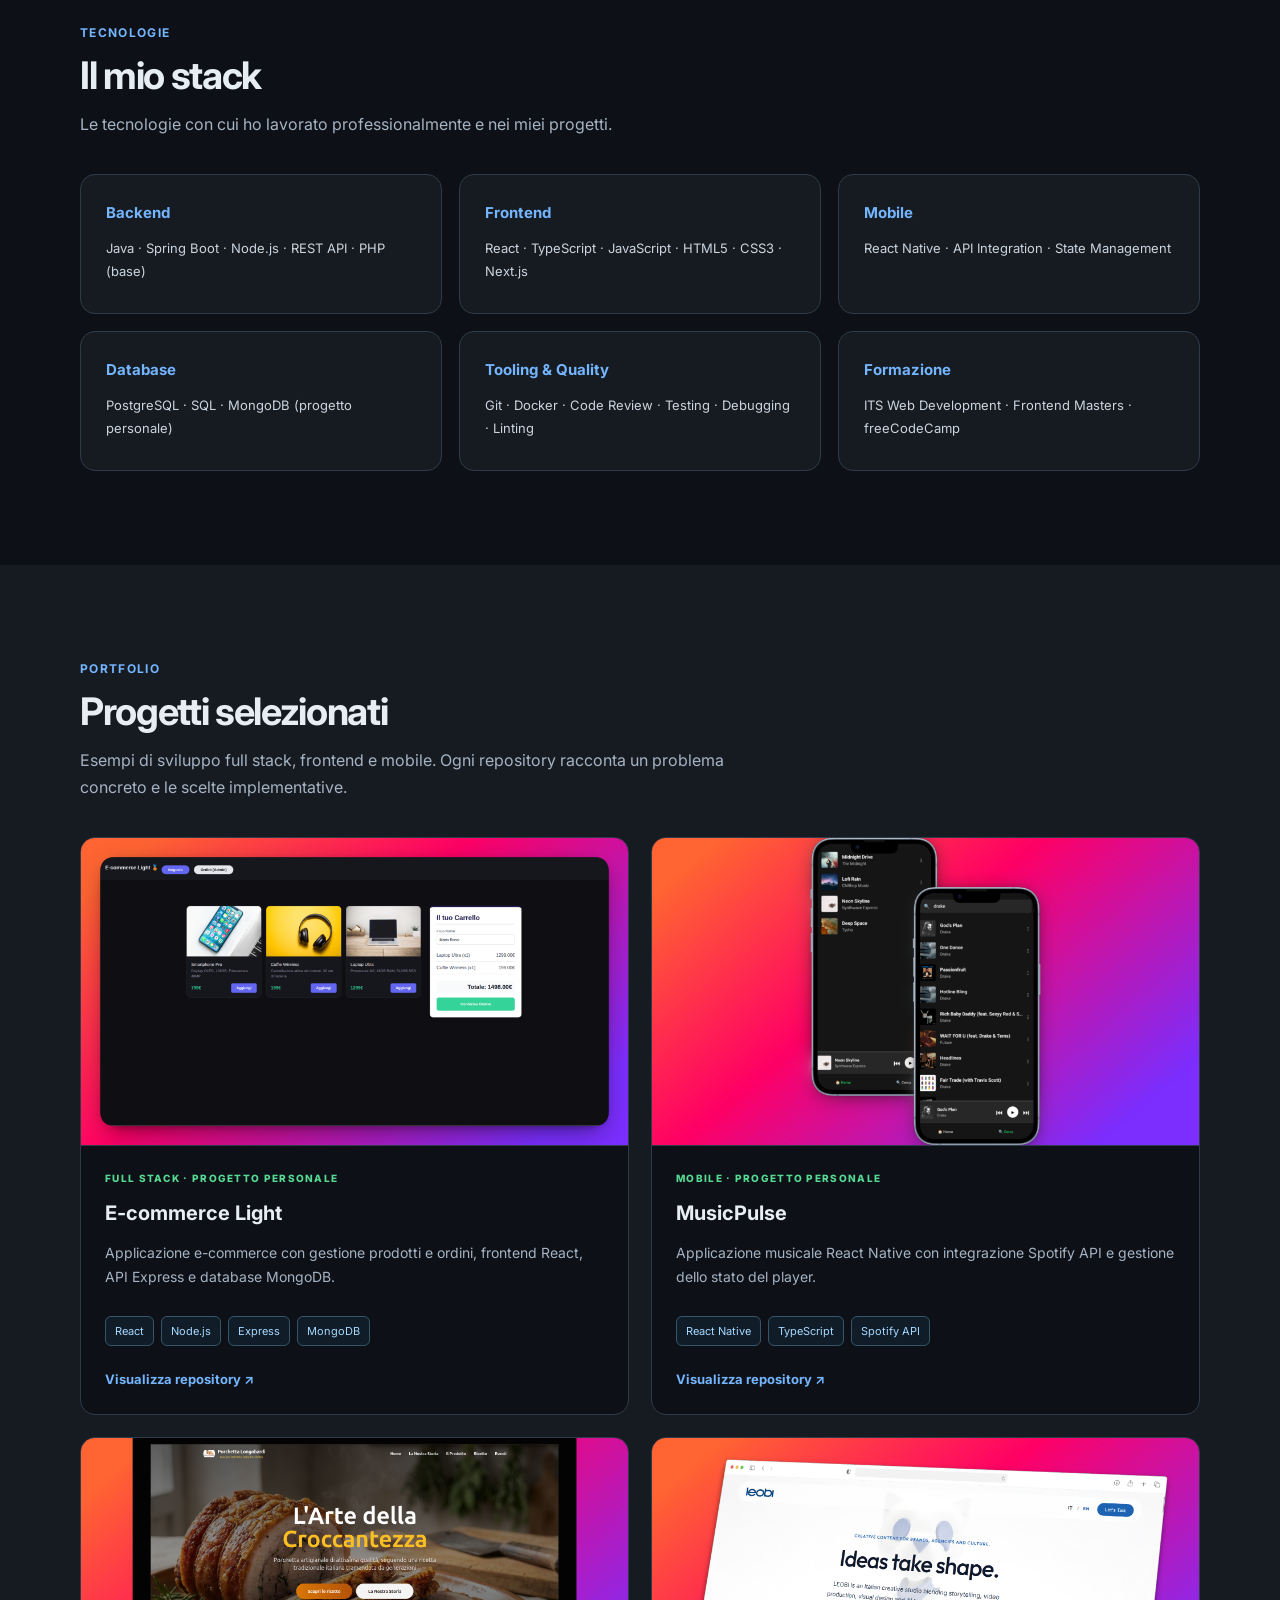
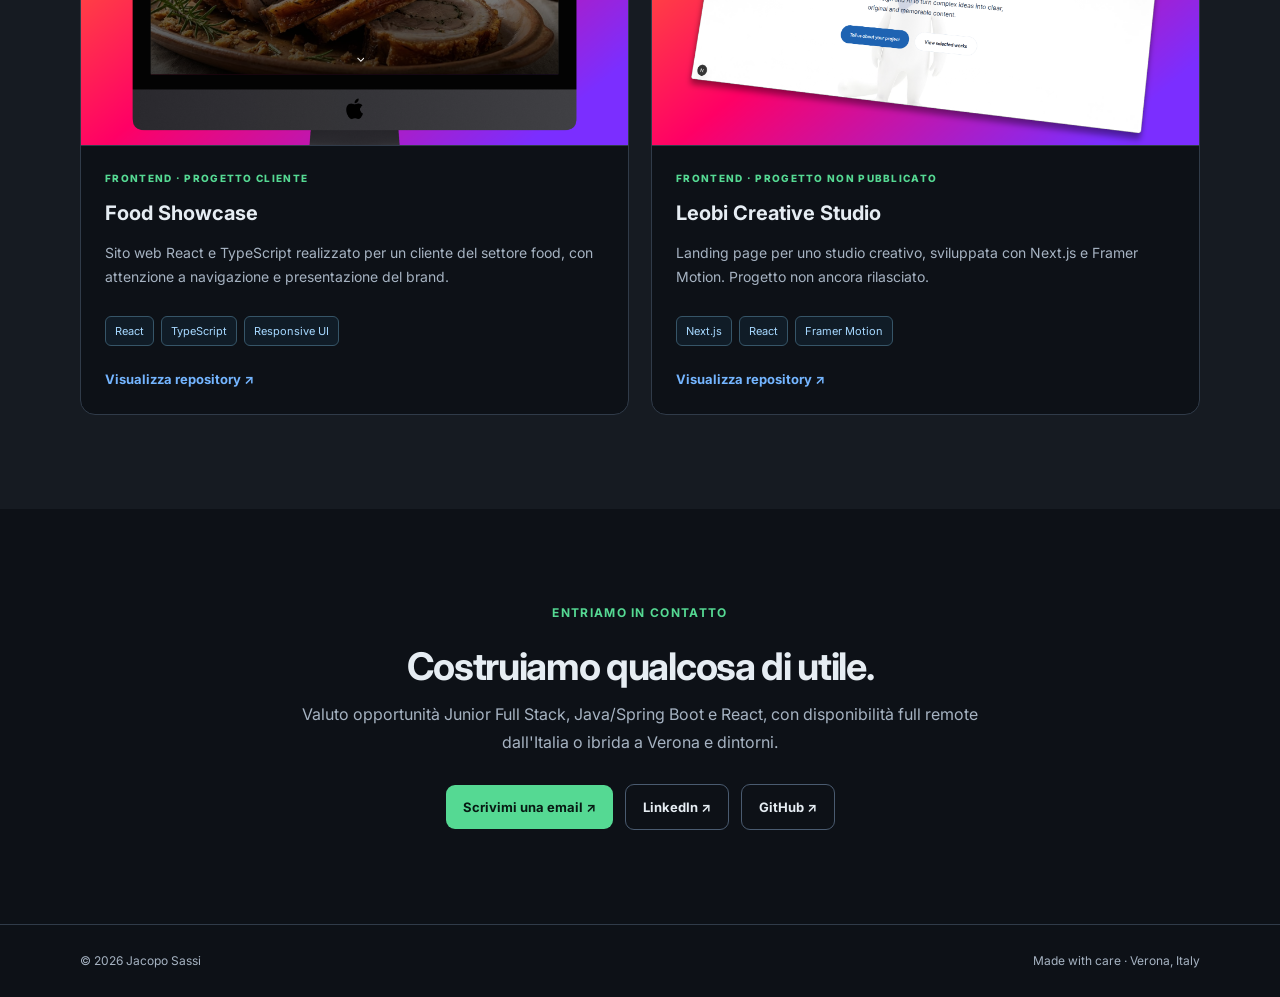
==== commit cadb9fe1: "Refactor CSS for improved readability and maintainability; implement CSS variables for theming and r" ====
--- a/index.html
+++ b/index.html
@@ -1,449 +1,160 @@
-<!doctype html>
+<!DOCTYPE html>
+
 <html lang="it">
-
 <head>
-  <meta charset="UTF-8" />
-  <meta name="viewport" content="width=device-width, initial-scale=1.0" />
-  <meta property="og:title" content="Jacopo Sassi – Full-Stack Developer" />
-  <meta property="og:description" content="Creo applicazioni web scalabili, API performanti e interfacce moderne." />
-  <meta property="og:image" content="assets/profile.jpg" />
-  <meta property="og:type" content="website" />
-
-  <meta name="twitter:card" content="summary_large_image" />
-  <meta name="twitter:title" content="Jacopo Sassi – Full-Stack Developer" />
-  <meta name="twitter:description" content="Creo applicazioni web scalabili, API performanti e interfacce moderne." />
-  <meta name="twitter:image" content="assets/profile.jpg" />
-  <title>Jacopo Sassi – Full-Stack Developer</title>
-  <meta name="description" content="Full-Stack Developer specializzato in Java, SQL, React e architetture scalabili." />
-
-  <link rel="stylesheet" href="style.css" />
-  <link href="https://fonts.googleapis.com/css2?family=Inter:wght@300;400;500;600;700&display=swap" rel="stylesheet" />
-  <link rel="icon" type="image/svg+xml" href="assets/favicon.svg" />
-</head>
-
+<meta charset="utf-8"/>
+<meta content="width=device-width, initial-scale=1" name="viewport"/>
+<meta content="#0d1117" name="theme-color"/>
+<meta content="Portfolio di Jacopo Sassi: Junior Full Stack Developer con esperienza Java, Spring Boot, React, Node.js, PostgreSQL e React Native." name="description"/>
+<meta content="website" property="og:type"/>
+<meta content="Jacopo Sassi | Junior Full Stack Developer" property="og:title"/>
+<meta content="Java · Spring Boot · React · Node.js. Esperienza su applicazioni in produzione e API REST." property="og:description"/>
+<meta content="https://jacopo-sassi.github.io/jacopo-sassi-portfolio/" property="og:url"/>
+<meta content="https://jacopo-sassi.github.io/jacopo-sassi-portfolio/assets/profile.png" property="og:image"/>
+<title>Jacopo Sassi | Junior Full Stack Developer</title>
+<link href="https://fonts.googleapis.com" rel="preconnect"/>
+<link crossorigin="" href="https://fonts.gstatic.com" rel="preconnect"/>
+<link href="https://fonts.googleapis.com/css2?family=Inter:wght@400;500;600;700;800&amp;display=swap" rel="stylesheet"/>
+<link href="style.css" rel="stylesheet"/>
+<link href="assets/favicon.svg" rel="icon" type="image/svg+xml"/>
+<link href="https://jacopo-sassi.github.io/jacopo-sassi-portfolio/" hreflang="it" rel="alternate"/><link href="https://jacopo-sassi.github.io/jacopo-sassi-portfolio/en/" hreflang="en" rel="alternate"/></head>
 <body>
-  <!-- Navbar -->
-  <header class="navbar">
-    <div class="container nav">
-      <div class="logo">Jacopo Sassi</div>
-      <div class="nav-links">
-        <a href="#projects">Progetti</a>
-        <a href="#skills">Stack</a>
-        <a href="#contact">Contatti</a>
-      </div>
-    </div>
-  </header>
-
-  <!-- Hero -->
-  <section class="hero">
-    <div class="container hero-flex">
-      <div class="hero-text-container">
-        <h1>
-          Mobile & <br />
-          Software<br />
-          <span class="gradient">Developer</span>
-        </h1>
-
-        <p class="hero-sub">
-          Lavoro su applicazioni reali in produzione, sviluppando funzionalità
-          mobile, integrando API e migliorando l’esperienza utente. Costruisco
-          prodotti concreti con attenzione a performance, struttura e qualità
-          del codice.
-        </p>
-
-        <div class="hero-buttons">
-          <a href="#projects" class="btn-primary">Vedi Progetti</a>
-          <a href="https://github.com/Jacopo-Sassi" class="btn-secondary" target="_blank">GitHub</a>
-        </div>
-      </div>
-
-      <div class="hero-image">
-        <img src="assets/profile.png" alt="Jacopo Sassi - Mobile & Software Developer" />
-      </div>
-    </div>
-  </section>
-
-  <!-- Skills -->
-  <section id="skills" class="section">
-    <div class="container">
-      <h2>Tech Stack</h2>
-
-      <div class="skills-grid">
-        <div class="skill-card">
-          <h3>Core</h3>
-          <p>
-            React Native · JavaScript · REST APIs · API Integration · Mobile
-            Development
-          </p>
-        </div>
-
-        <div class="skill-card">
-          <h3>Frontend</h3>
-          <p>React · JavaScript · HTML5 · CSS3</p>
-        </div>
-
-        <div class="skill-card">
-          <h3>Backend & Tools</h3>
-          <p>Docker · Java Spring Boot · SQL · NoSQL · Git · Debugging</p>
-        </div>
-      </div>
-    </div>
-  </section>
-
-  <!-- Differentiator -->
-  <section class="section alt">
-    <div class="container">
-      <h2>🧠 Mentalità tecnica</h2>
-      <p class="sub-text">
-        Background analitico applicato allo sviluppo software.
-      </p>
-
-      <div class="mentalita-content">
-        <p>Approccio orientato a:</p>
-        <ul class="mentalita-list">
-          <li>
-            <span class="bullet">▹</span>
-            <strong>Struttura prima del codice: </strong>
-            Analisi dei requisiti e wireframing logico.
-          </li>
-          <li>
-            <span class="bullet">▹</span>
-            <strong>Progettazione dei dati: </strong> Definizione di modelli
-            solidi e scalabili.
-          </li>
-          <li>
-            <span class="bullet">▹</span>
-            <strong>Separazione dei layer: </strong> Netta distinzione tra UI,
-            logica di stato e servizi API.
-          </li>
-          <li>
-            <span class="bullet">▹</span>
-            <strong>Debugging metodico: </strong> Approccio analitico alla
-            risoluzione dei problemi.
-          </li>
-          <li>
-            <span class="bullet">▹</span>
-            <strong>Manutenibilità: </strong> Scrittura di codice leggibile e
-            documentato per il lungo periodo.
-          </li>
-        </ul>
-      </div>
-
-      <p class="closing-text">
-        L’obiettivo non è solo far funzionare un’applicazione, ma costruirla
-        in modo <strong>solido e comprensibile</strong> nel tempo.
-      </p>
-    </div>
-  </section>
-  <section id="projects" class="section">
-    <div class="container">
-      <h2>Progetti Selezionati</h2>
-
-      <div class="project-card">
-        <img src="assets/music-pulse.png" alt="Music Pulse Preview" class="project-screenshot" />
-
-        <h3>📌 Music Pulse – Music Streaming App</h3>
-
-        <p>
-          <strong>Obiettivo del progetto:</strong><br />
-          Sviluppare un player musicale cross-platform ad alte prestazioni che
-          integra il catalogo reale di Spotify, focalizzandosi sulla gestione
-          fluida dello stato globale e dell'audio in background.
-        </p>
-        <br />
-        <p>
-          <strong>Cosa dimostra:</strong><br />
-          Capacità di gestire flussi asincroni complessi, integrazione di API
-          esterne e architettura mobile scalabile.
-        </p>
-        <br />
-        <p><strong>Scelte tecniche:</strong></p>
-        <ul>
-          <li>
-            <strong>State Management:</strong> Uso di
-            <strong>Zustand</strong> per un controllo granulare del player tra
-            diverse schermate, evitando prop-drilling.
-          </li>
-          <li>
-            <strong>API Integration:</strong> Implementazione di
-            <strong>Axios</strong> per comunicare con Spotify Web API,
-            gestendo token di accesso e ricerca brani.
-          </li>
-          <li>
-            <strong>Custom Navigation:</strong> Architettura di navigazione a
-            tab ottimizzata per mantenere il processo audio attivo durante il
-            cambio schermata.
-          </li>
-          <li>
-            <strong>UX & Logic:</strong> Gestione di timeline interattive e
-            animazioni fluide con <em>Animated API</em>
-          </li>
-        </ul>
-        <br />
-
-        <div class="badge-container">
-          <span class="badge">React Native</span>
-          <span class="badge">TypeScript</span>
-          <span class="badge">Zustand</span>
-          <span class="badge">Axios</span>
-          <span class="badge">Spotify API</span>
-          <span class="badge">REST UI</span>
-          <span class="badge">Mobile Audio</span>
-        </div>
-
-        <div class="links">
-          <a href="https://github.com/Jacopo-Sassi/MusicPulse" target="_blank">
-            GitHub Repository
-          </a>
-        </div>
-      </div>
-      <div class="project-card">
-        <img src="assets/food_showcase.png" alt="Food Showcase Web App Preview" class="project-screenshot" />
-
-        <h3>📌 Food Showcase – Web App per Cliente Reale</h3>
-
-        <p>
-          <strong>Obiettivo del progetto:</strong><br />
-          Progettare e sviluppare una web app moderna per un cliente nel
-          settore food, con l’obiettivo di superare il classico sito vetrina
-          statico e migliorare la presentazione del brand e dei prodotti.
-        </p>
-        <br />
-        <p>
-          <strong>Cosa dimostra:</strong><br />
-          Capacità di lavorare su progetti reali, prendere decisioni tecniche
-          consapevoli e costruire interfacce orientate all’esperienza utente e
-          agli obiettivi di business.
-        </p>
-        <br />
-        <p><strong>Scelte tecniche:</strong></p>
-        <ul>
-          <li>
-            <strong>Architettura:</strong> Struttura component-based in
-            <strong>React</strong> con separazione chiara delle responsabilità
-            (Hero, Storia, Menu, Gallery, ecc.).
-          </li>
-          <li>
-            <strong>Tipizzazione:</strong> Utilizzo di
-            <strong>TypeScript</strong> per migliorare affidabilità e
-            manutenibilità del codice.
-          </li>
-          <li>
-            <strong>State Management:</strong> Gestione dello stato locale
-            essenziale, evitando librerie esterne per mantenere semplicità e
-            controllo.
-          </li>
-          <li>
-            <strong>UX & Struttura:</strong> Navigazione lineare e contenuti
-            organizzati per guidare l’utente e valorizzare i prodotti.
-          </li>
-        </ul>
-        <br />
-
-        <div class="badge-container">
-          <span class="badge">React</span>
-          <span class="badge">TypeScript</span>
-          <span class="badge">SPA</span>
-          <span class="badge">Component Architecture</span>
-          <span class="badge">Responsive UI</span>
-          <span class="badge">UX Focus</span>
-        </div>
-
-        <div class="links">
-          <a href="https://github.com/Jacopo-Sassi/Gerry-Porchetta-Business_Site" target="_blank">
-            GitHub Repository
-          </a>
-        </div>
-      </div>
-      <div class="project-card">
-        <img src="assets/ecommerce_light.png" alt="E-commerce Light Preview" class="project-screenshot" />
-        <h3>🛒 E-commerce Light – Full Stack Store Management</h3>
-
-        <p>
-          <strong>Obiettivo del progetto:</strong><br />
-          Sviluppare una piattaforma e-commerce full stack completa con
-          gestione prodotti, carrello dinamico e pannello amministrativo
-          ordini, focalizzandosi sulla comunicazione client-server e sulla
-          gestione dello stato applicativo.
-        </p>
-
-        <br />
-
-        <p>
-          <strong>Cosa dimostra:</strong><br />
-          Capacità di progettare un'applicazione CRUD end-to-end, integrare
-          database NoSQL e sviluppare una logica backend reale per la gestione
-          di ordini e prodotti.
-        </p>
-
-        <br />
-
-        <p><strong>Scelte tecniche:</strong></p>
-
-        <ul>
-          <li>
-            <strong>Frontend Architecture:</strong> Utilizzo di
-            <strong>React Hooks</strong> (<code>useState</code>,
-            <code>useEffect</code>) per la gestione dello stato locale, del
-            carrello e delle operazioni asincrone.
-          </li>
-
-          <li>
-            <strong>REST API:</strong> Implementazione di un backend
-            <strong>Express.js</strong> con endpoint CRUD completi per
-            prodotti e ordini.
-          </li>
-
-          <li>
-            <strong>Database Modeling:</strong> Uso di
-            <strong>MongoDB + Mongoose</strong> per modellare relazioni tra
-            prodotti e ordini tramite <code>populate()</code>.
-          </li>
-
-          <li>
-            <strong>UX & Validation:</strong> Gestione notifiche realtime,
-            loading state durante il checkout e validazioni base lato frontend
-            per migliorare l’esperienza utente.
-          </li>
-
-          <li>
-            <strong>Admin Logic:</strong> Creazione di un pannello
-            amministrativo con aggiornamento stato ordini e rimozione dati
-            tramite operazioni <code>PATCH</code> e <code>DELETE</code>.
-          </li>
-        </ul>
-
-        <br />
-
-        <div class="badge-container">
-          <span class="badge">React</span>
-          <span class="badge">JavaScript</span>
-          <span class="badge">Node.js</span>
-          <span class="badge">Express.js</span>
-          <span class="badge">MongoDB</span>
-          <span class="badge">Mongoose</span>
-          <span class="badge">REST API</span>
-          <span class="badge">CRUD</span>
-          <span class="badge">Full Stack</span>
-        </div>
-
-        <div class="links">
-          <a href="https://github.com/Jacopo-Sassi/EcommerceLight" target="_blank">
-            GitHub Repository
-          </a>
-        </div>
-      </div>
-      <div class="project-card">
-        <img src="assets/leobi-preview1.png" alt="Leobi Creative Studio Landing Page Preview"
-          class="project-screenshot" />
-
-        <h3>🎨 Leobi – Creative Studio Portfolio</h3>
-
-        <p>
-          <strong>Obiettivo del progetto:</strong><br />
-          Progettare e sviluppare una landing page portfolio per
-          <strong>Leobi</strong>, studio creativo e pubblicitario, con particolare
-          attenzione alla presentazione visuale dei progetti e a un’esperienza di
-          navigazione dinamica e coinvolgente.
-        </p>
-
-        <br />
-
-        <p>
-          <strong>Cosa dimostra:</strong><br />
-          Capacità di lavorare su un progetto commissionato partendo da esigenze
-          reali, combinando sviluppo frontend, UI/UX e motion design per costruire
-          un’esperienza web orientata alla componente visuale.
-        </p>
-
-        <br />
-
-        <p><strong>Scelte tecniche:</strong></p>
-
-        <ul>
-          <li>
-            <strong>Next.js:</strong>
-            sviluppo dell’interfaccia attraverso un’architettura React moderna e
-            component-based.
-          </li>
-
-          <li>
-            <strong>Motion & Scroll Experience:</strong>
-            utilizzo di <strong>Framer Motion</strong> per animazioni, transizioni e
-            interazioni legate allo scroll.
-          </li>
-
-          <li>
-            <strong>UI/UX:</strong>
-            progettazione di una landing page portfolio focalizzata sulla
-            valorizzazione dei lavori dello studio e sulla gerarchia visuale dei
-            contenuti.
-          </li>
-
-          <li>
-            <strong>Responsive Design:</strong>
-            adattamento dell’esperienza e delle composizioni visuali alle diverse
-            dimensioni dello schermo.
-          </li>
-
-          <li>
-            <strong>Development Workflow:</strong>
-            utilizzo di <strong>Antigravity</strong> come supporto durante il processo
-            di sviluppo e iterazione.
-          </li>
-        </ul>
-
-        <br />
-
-        <div class="badge-container">
-          <span class="badge">Next.js</span>
-          <span class="badge">React</span>
-          <span class="badge">Framer Motion</span>
-          <span class="badge">JavaScript</span>
-          <span class="badge">Responsive UI</span>
-          <span class="badge">UI/UX</span>
-          <span class="badge">Motion Design</span>
-        </div>
-
-        <div class="links">
-          <a href="https://github.com/Jacopo-Sassi/Leobi-Portfolio-Premium" target="_blank" rel="noopener noreferrer">
-            GitHub Repository
-          </a>
-        </div>
-
-        <p>
-          <em>
-            Unreleased project — preview del lavoro di design e sviluppo realizzato.
-          </em>
-        </p>
-      </div>
-    </div>
-  </section>
-
-  <!-- Contact -->
-  <section id="contact" class="section alt">
-    <div class="container contact">
-      <h2>Contatti</h2>
-      <p>
-        Email:
-        <a href="mailto:sassijacopp@gmail.com">sassijacopp@gmail.com</a>
-      </p>
-      <p>
-        LinkedIn:
-        <a href="https://www.linkedin.com/in/jacopo-sassi-31200b33b/"
-          target="_blank">linkedin.com/in/jacopo-sassi-31200b33b</a>
-      </p>
-      <p>
-        GitHub:
-        <a href="https://github.com/Jacopo-Sassi" target="_blank">github.com/Jacopo-Sassi</a>
-      </p>
-      <p class="availability">🟢 Aperto a posizioni Junior</p>
-    </div>
-  </section>
-
-  <footer>
-    <p>© 2026 Jacopo Sassi</p>
-  </footer>
+<a class="skip-link" href="#main">Vai al contenuto</a>
+<header class="navbar">
+<nav aria-label="Navigazione principale" class="container nav">
+<a class="logo" href="#home">JS<span>.</span></a>
+<div class="nav-links">
+<a href="#experience">Esperienza</a>
+<a href="#skills">Competenze</a>
+<a href="#projects">Progetti</a>
+<a href="#contact">Contatti</a>
+</div>
+<a class="nav-cta" href="mailto:sassijacopp@gmail.com">Contattami <span aria-hidden="true">↗</span></a><a aria-label="Switch to English" class="lang-toggle" href="en/" hreflang="en">EN</a>
+</nav>
+</header>
+<main id="main">
+<section aria-labelledby="hero-heading" class="hero" id="home">
+<div class="container hero-flex">
+<div class="hero-text-container">
+<p class="eyebrow"><span class="status-dot"></span> Disponibile per nuove opportunità</p>
+<h1 id="hero-heading">Ciao, sono Jacopo.<br/><span class="gradient">Junior Full Stack Developer.</span></h1>
+<p class="hero-sub">Sviluppo applicazioni web e mobile, dalle <strong>API REST</strong> alle interfacce utente. Ho lavorato con <strong>Java, Spring Boot, React, Node.js e PostgreSQL</strong> su progetti professionali e prodotti in produzione.</p>
+<div class="hero-buttons">
+<a class="btn-primary" href="#projects">Esplora i progetti <span aria-hidden="true">↗</span></a>
+<a class="btn-secondary" href="#experience">Le mie esperienze</a>
+<a class="btn-text" href="https://github.com/Jacopo-Sassi" rel="noopener noreferrer" target="_blank">GitHub ↗</a>
+</div>
+<p class="hero-location">📍 Verona, Italia <span aria-hidden="true">·</span> Full remote dall'Italia / ibrido a Verona</p>
+</div>
+<div class="hero-image">
+<img alt="Foto profilo di Jacopo Sassi" fetchpriority="high" height="340" src="assets/profile.png" width="340"/>
+</div>
+</div>
+</section>
+<section aria-labelledby="experience-title" class="section alt" id="experience">
+<div class="container">
+<div class="section-heading">
+<p class="eyebrow muted">Esperienza professionale</p>
+<h2 id="experience-title">Codice reale. Prodotti reali.</h2>
+<p class="section-intro">Ho contribuito a progetti frontend, backend e mobile, collaborando con team di sviluppo e lavorando su codice destinato alla produzione.</p>
+</div>
+<div class="experience-grid">
+<article class="experience-card">
+<div class="card-head"><div><h3>HAT Music</h3><p class="role">React Native Developer · Frontend &amp; Backend</p></div><time>07/2026 — 10/2026</time></div>
+<p>Sviluppo di funzionalità su una piattaforma mobile in produzione, con React Native, Node.js e PostgreSQL.</p>
+<ul class="detail-list">
+<li><strong>88 pull request aperte, 85 integrate</strong> nel prodotto in tre mesi.</li>
+<li>Funzionalità per chat, conferme di lettura, ricerca utenti, onboarding e notifiche Android.</li>
+<li>Test backend e controlli automatici di qualità: lint, coverage e analisi del codice inutilizzato.</li>
+</ul>
+<div class="badge-container"><span class="badge">React Native</span><span class="badge">Node.js</span><span class="badge">PostgreSQL</span><span class="badge">Testing</span></div>
+</article>
+<article class="experience-card">
+<div class="card-head"><div><h3>Intesys</h3><p class="role">Junior Software Developer</p></div><time>05/2025 — 03/2026</time></div>
+<p>Sviluppo di API REST e integrazione frontend-backend nell'ecosistema Java e React.</p>
+<ul class="detail-list">
+<li>Implementazione di endpoint REST con <strong>Java e Spring Boot</strong>.</li>
+<li>Attività sui livelli controller, service, repository e database PostgreSQL.</li>
+<li>Integrazione con frontend React, query SQL e collaborazione tramite Git.</li>
+</ul>
+<div class="badge-container"><span class="badge">Java</span><span class="badge">Spring Boot</span><span class="badge">React</span><span class="badge">PostgreSQL</span></div>
+</article>
+</div>
+</div>
+</section>
+<section aria-labelledby="skills-title" class="section" id="skills">
+<div class="container">
+<div class="section-heading">
+<p class="eyebrow muted">Tecnologie</p>
+<h2 id="skills-title">Il mio stack</h2>
+<p class="section-intro">Le tecnologie con cui ho lavorato professionalmente e nei miei progetti.</p>
+</div>
+<div class="skills-grid">
+<article class="skill-card"><h3>Backend</h3><p>Java · Spring Boot · Node.js · REST API · PHP (base)</p></article>
+<article class="skill-card"><h3>Frontend</h3><p>React · TypeScript · JavaScript · HTML5 · CSS3 · Next.js</p></article>
+<article class="skill-card"><h3>Mobile</h3><p>React Native · API Integration · State Management</p></article>
+<article class="skill-card"><h3>Database</h3><p>PostgreSQL · SQL · MongoDB (progetto personale)</p></article>
+<article class="skill-card"><h3>Tooling &amp; Quality</h3><p>Git · Docker · Code Review · Testing · Debugging · Linting</p></article>
+<article class="skill-card"><h3>Formazione</h3><p>ITS Web Development · Frontend Masters · freeCodeCamp</p></article>
+</div>
+</div>
+</section>
+<section aria-labelledby="projects-title" class="section alt" id="projects">
+<div class="container">
+<div class="section-heading">
+<p class="eyebrow muted">Portfolio</p>
+<h2 id="projects-title">Progetti selezionati</h2>
+<p class="section-intro">Esempi di sviluppo full stack, frontend e mobile. Ogni repository racconta un problema concreto e le scelte implementative.</p>
+</div>
+<div class="projects-grid">
+<article class="project-card">
+<img alt="Anteprima della dashboard di E-commerce Light" class="project-screenshot" loading="lazy" src="assets/ecommerce_light.png"/>
+<div class="project-body"><p class="project-category">FULL STACK · PROGETTO PERSONALE</p><h3>E-commerce Light</h3>
+<p>Applicazione e-commerce con gestione prodotti e ordini, frontend React, API Express e database MongoDB.</p>
+<div class="badge-container"><span class="badge">React</span><span class="badge">Node.js</span><span class="badge">Express</span><span class="badge">MongoDB</span></div>
+<a class="project-link" href="https://github.com/Jacopo-Sassi/EcommerceLight" rel="noopener noreferrer" target="_blank">Visualizza repository ↗</a>
+</div>
+</article>
+<article class="project-card">
+<img alt="Anteprima dell'applicazione MusicPulse" class="project-screenshot" loading="lazy" src="assets/music-pulse.png"/>
+<div class="project-body"><p class="project-category">MOBILE · PROGETTO PERSONALE</p><h3>MusicPulse</h3>
+<p>Applicazione musicale React Native con integrazione Spotify API e gestione dello stato del player.</p>
+<div class="badge-container"><span class="badge">React Native</span><span class="badge">TypeScript</span><span class="badge">Spotify API</span></div>
+<a class="project-link" href="https://github.com/Jacopo-Sassi/MusicPulse" rel="noopener noreferrer" target="_blank">Visualizza repository ↗</a>
+</div>
+</article>
+<article class="project-card">
+<img alt="Anteprima del sito Food Showcase" class="project-screenshot" loading="lazy" src="assets/food_showcase.png"/>
+<div class="project-body"><p class="project-category">FRONTEND · PROGETTO CLIENTE</p><h3>Food Showcase</h3>
+<p>Sito web React e TypeScript realizzato per un cliente del settore food, con attenzione a navigazione e presentazione del brand.</p>
+<div class="badge-container"><span class="badge">React</span><span class="badge">TypeScript</span><span class="badge">Responsive UI</span></div>
+<a class="project-link" href="https://github.com/Jacopo-Sassi/Gerry-Porchetta-Business_Site" rel="noopener noreferrer" target="_blank">Visualizza repository ↗</a>
+</div>
+</article>
+<article class="project-card">
+<img alt="Anteprima del progetto Leobi Creative Studio" class="project-screenshot" loading="lazy" src="assets/leobi-preview1.png"/>
+<div class="project-body"><p class="project-category">FRONTEND · PROGETTO NON PUBBLICATO</p><h3>Leobi Creative Studio</h3>
+<p>Landing page per uno studio creativo, sviluppata con Next.js e Framer Motion. Progetto non ancora rilasciato.</p>
+<div class="badge-container"><span class="badge">Next.js</span><span class="badge">React</span><span class="badge">Framer Motion</span></div>
+<a class="project-link" href="https://github.com/Jacopo-Sassi/Leobi-Portfolio-Premium" rel="noopener noreferrer" target="_blank">Visualizza repository ↗</a>
+</div>
+</article>
+</div>
+</div>
+</section>
+<section aria-labelledby="contact-title" class="section contact" id="contact">
+<div class="container contact-inner">
+<p class="eyebrow">Entriamo in contatto</p>
+<h2 id="contact-title">Costruiamo qualcosa di utile.</h2>
+<p>Valuto opportunità Junior Full Stack, Java/Spring Boot e React, con disponibilità full remote dall'Italia o ibrida a Verona e dintorni.</p>
+<div class="hero-buttons centered">
+<a class="btn-primary" href="mailto:sassijacopp@gmail.com">Scrivimi una email ↗</a>
+<a class="btn-secondary" href="https://www.linkedin.com/in/jacopo-sassi-31200b33b/" rel="noopener noreferrer" target="_blank">LinkedIn ↗</a>
+<a class="btn-secondary" href="https://github.com/Jacopo-Sassi" rel="noopener noreferrer" target="_blank">GitHub ↗</a>
+</div>
+</div>
+</section>
+</main>
+<footer><div class="container footer-inner"><span>© 2026 Jacopo Sassi</span><span>Made with care · Verona, Italy</span></div></footer>
 </body>
-
-</html>+</html>
--- a/style.css
+++ b/style.css
@@ -1,443 +1,99 @@
-/* RESET */
-* {
-  margin: 0;
-  padding: 0;
-  box-sizing: border-box;
+/* Base */
+:root{
+  color-scheme:dark;--bg:#0d1117;--surface:#161b22;--surface-hover:#1b2430;
+  --text:#e6edf3;--muted:#a6b3c2;--border:#303b49;--blue:#74b5ff;--green:#55d993;
+}
+*{box-sizing:border-box}
+html{scroll-behavior:smooth;scroll-padding-top:90px}
+body{margin:0;font-family:Inter,system-ui,-apple-system,BlinkMacSystemFont,"Segoe UI",sans-serif;background:var(--bg);color:var(--text);line-height:1.7}
+h1,h2,h3,p{margin-top:0}a{color:inherit}img{max-width:100%;display:block}
+.container{width:min(1120px,calc(100% - 48px));margin-inline:auto}
+:focus-visible{outline:2px solid var(--blue);outline-offset:4px}
+.skip-link{position:absolute;left:-999px;top:8px;padding:9px 14px;background:white;color:#10151e;z-index:9999}
+.skip-link:focus{left:12px}
+.navbar{position:sticky;top:0;z-index:100;background:rgba(13,17,23,.92);border-bottom:1px solid var(--border);backdrop-filter:blur(14px)}
+.nav{min-height:74px;display:flex;align-items:center;justify-content:space-between;gap:24px}
+.logo{font-size:25px;font-weight:800;text-decoration:none;letter-spacing:-.06em}
+.logo span{color:var(--green)}
+.nav-links{display:flex;gap:26px}
+.nav-links a,.nav-cta{text-decoration:none;font-size:13px;font-weight:600}
+.nav-links a{color:#c7d0df}.nav-links a:hover,.nav-cta:hover{color:var(--blue)}
+.nav-cta{border:1px solid var(--border);border-radius:9px;padding:9px 13px;white-space:nowrap}
+.hero{padding:116px 0 115px;background:radial-gradient(ellipse 60% 65% at 85% 40%,rgba(30,93,155,.13),transparent 70%)}
+.hero-flex{display:grid;grid-template-columns:1.45fr 1fr;gap:78px;align-items:center}
+.eyebrow{color:var(--green);font-size:12px;font-weight:700;letter-spacing:.11em;text-transform:uppercase;margin-bottom:20px}
+.eyebrow.muted{color:var(--blue)}
+.status-dot{display:inline-block;width:8px;height:8px;border-radius:100%;background:var(--green);margin-right:8px;box-shadow:0 0 0 4px rgba(85,217,147,.12)}
+.hero h1{font-size:clamp(38px,5vw,61px);line-height:1.14;letter-spacing:-.05em;margin-bottom:24px;max-width:730px}
+.gradient{background:linear-gradient(95deg,var(--blue),var(--green));background-clip:text;-webkit-background-clip:text;color:transparent}
+.hero-sub{color:var(--muted);font-size:17px;max-width:610px}.hero-sub strong{color:var(--text);font-weight:600}
+.hero-buttons{display:flex;flex-wrap:wrap;align-items:center;gap:12px;margin-top:28px}
+.btn-primary,.btn-secondary,.btn-text{padding:11px 17px;border-radius:9px;text-decoration:none;font-size:13px;font-weight:700;transition:transform .2s,background .2s,border-color .2s}
+.btn-primary{background:var(--green);color:#071a13}.btn-primary:hover{background:#7ce9af;transform:translateY(-2px)}
+.btn-secondary{border:1px solid #4a5b70}.btn-secondary:hover{border-color:var(--blue);color:var(--blue)}
+.btn-text{color:var(--blue)}.btn-text:hover{text-decoration:underline}
+.hero-location{margin:25px 0 0;color:var(--muted);font-size:13px}
+.hero-image{display:flex;justify-content:center}
+.hero-image img{width:min(100%,340px);aspect-ratio:1;object-fit:cover;border-radius:22px;border:1px solid var(--border);box-shadow:0 25px 70px rgba(0,0,0,.35)}
+.section{padding:94px 0}.section.alt{background:var(--surface)}
+.section-heading{margin-bottom:36px}.section-heading .eyebrow{margin-bottom:10px}
+h2{font-size:clamp(27px,3.5vw,38px);letter-spacing:-.035em;line-height:1.2;margin-bottom:12px}
+.section-intro{color:var(--muted);max-width:690px;margin-bottom:0}
+.experience-grid{display:grid;grid-template-columns:repeat(2,minmax(0,1fr));gap:20px}
+.experience-card,.skill-card,.project-card{border:1px solid var(--border);border-radius:15px;background:var(--bg)}
+.experience-card{padding:28px}
+.card-head{display:flex;justify-content:space-between;gap:12px;align-items:flex-start;margin-bottom:18px}
+.card-head h3{font-size:22px;letter-spacing:-.02em;margin:0}
+.card-head time{color:var(--muted);font-size:11px;white-space:nowrap;padding-top:5px}
+.role{font-size:12px;color:var(--blue);font-weight:600;margin:2px 0 0}
+.experience-card>p,.project-body>p:not(.project-category){color:var(--muted);font-size:14px}
+.detail-list{padding-left:19px;color:#d0d8e1;font-size:13px}.detail-list li{margin-bottom:9px}
+.detail-list li::marker{color:var(--green)}
+.skills-grid{display:grid;grid-template-columns:repeat(3,minmax(0,1fr));gap:17px}
+.skill-card{padding:25px;background:var(--surface);min-height:140px}
+.skill-card h3{font-size:15px;margin-bottom:12px;color:var(--blue)}
+.skill-card p{font-size:13px;color:#cbd5df;margin-bottom:0}
+.badge-container{display:flex;flex-wrap:wrap;gap:7px;margin-top:19px}
+.badge{font-size:11px;padding:5px 9px;border:1px solid #365568;border-radius:6px;color:#a6d8ff;background:rgba(36,92,130,.15)}
+.projects-grid{display:grid;grid-template-columns:repeat(2,minmax(0,1fr));gap:22px}
+.project-card{overflow:hidden;display:flex;flex-direction:column;transition:transform .2s,border-color .2s}
+.project-card:hover{transform:translateY(-3px);border-color:#477e94}
+.project-screenshot{width:100%;aspect-ratio:16/9;object-fit:cover;border-bottom:1px solid var(--border);background:#0b1420}
+.project-body{padding:24px;display:flex;flex-direction:column;flex:1}
+.project-category{color:var(--green);font-size:10px;font-weight:800;letter-spacing:.13em;margin-bottom:9px}
+.project-body h3{font-size:20px;margin-bottom:11px}
+.project-body .badge-container{margin:13px 0 22px}
+.project-link{font-size:13px;color:var(--blue);font-weight:700;text-decoration:none;margin-top:auto}
+.project-link:hover{text-decoration:underline}
+.contact{text-align:center}.contact-inner{max-width:680px}.contact p:not(.eyebrow){color:var(--muted)}
+.hero-buttons.centered{justify-content:center}
+footer{border-top:1px solid var(--border);padding:26px 0;color:var(--muted);font-size:12px}
+.footer-inner{display:flex;justify-content:space-between;gap:16px}
+@media(max-width:900px){
+ .hero-flex{grid-template-columns:1fr;gap:40px}
+ .hero{padding:80px 0}.hero-image{justify-content:flex-start}
+ .hero-image img{width:240px}
+ .skills-grid{grid-template-columns:repeat(2,minmax(0,1fr))}
+}
+@media(max-width:680px){
+ .container{width:min(100% - 32px,1120px)}
+ .nav{min-height:66px}.nav-links{gap:14px}.nav-links a{font-size:12px}
+ .nav-cta{display:none}
+ .section{padding:66px 0}
+ .hero{padding:70px 0}
+ .hero h1{font-size:clamp(34px,8vw,48px)}
+ .hero-sub{font-size:15px}
+ .experience-grid,.projects-grid,.skills-grid{grid-template-columns:1fr}
+ .card-head{flex-wrap:wrap}
+ .footer-inner{flex-direction:column}
+}
+@media(max-width:390px){.nav-links{gap:10px}.nav-links a{font-size:11px}}
+@media(prefers-reduced-motion:reduce){
+ html{scroll-behavior:auto}
+ *,*::before,*::after{transition:none!important;animation:none!important}
 }
 
-html {
-  scroll-behavior: smooth;
-}
-
-body {
-  font-family: "Inter", sans-serif;
-  background-color: #0d1117;
-  color: #e6edf3;
-  line-height: 1.6;
-}
-
-/* CONTAINER */
-.container {
-  width: 90%;
-  max-width: 1200px;
-  margin: auto;
-}
-
-/* =========================
-   NAVBAR
-========================= */
-
-.navbar {
-  position: fixed;
-  width: 100%;
-  background: rgba(13, 17, 23, 0.85);
-  backdrop-filter: blur(10px);
-  border-bottom: 1px solid #1f2937;
-  z-index: 1000;
-}
-
-.nav {
-  display: flex;
-  justify-content: space-between;
-  align-items: center;
-  padding: 18px 0;
-}
-
-.logo {
-  font-weight: 600;
-  font-size: 18px;
-  color: #58a6ff;
-}
-
-.nav-links {
-  display: flex;
-  gap: 25px;
-}
-
-.nav-links a {
-  text-decoration: none;
-  color: #c9d1d9;
-  transition: 0.3s;
-  font-size: 14px;
-}
-
-.nav-links a:hover {
-  color: #58a6ff;
-}
-
-/* =========================
-   HERO
-========================= */
-
-.hero {
-  padding-top: 140px;
-  padding-bottom: 100px;
-}
-
-.hero-flex {
-  display: flex;
-  align-items: center;
-  justify-content: space-between;
-  gap: 60px;
-}
-
-.hero-text-container {
-  flex: 1;
-}
-
-.hero h1 {
-  font-size: 52px;
-  font-weight: 700;
-  line-height: 1.15;
-}
-
-.gradient {
-  background: linear-gradient(90deg, #58a6ff, #3fb950);
-  -webkit-background-clip: text;
-  -webkit-text-fill-color: transparent;
-}
-
-.hero-sub {
-  margin-top: 25px;
-  max-width: 550px;
-  color: #9da7b3;
-  font-size: 18px;
-}
-
-.hero-buttons {
-  margin-top: 35px;
-  display: flex;
-  gap: 15px;
-  flex-wrap: wrap;
-}
-
-.btn-primary {
-  background: #238636;
-  color: white;
-  padding: 12px 22px;
-  border-radius: 6px;
-  text-decoration: none;
-  transition: 0.3s;
-  font-size: 14px;
-}
-
-.btn-primary:hover {
-  background: #2ea043;
-}
-
-.btn-secondary {
-  border: 1px solid #30363d;
-  padding: 12px 22px;
-  border-radius: 6px;
-  text-decoration: none;
-  color: #c9d1d9;
-  transition: 0.3s;
-  font-size: 14px;
-}
-
-.btn-secondary:hover {
-  border-color: #58a6ff;
-  color: #58a6ff;
-}
-
-/* FOTO PROFILO */
-
-.hero-image {
-  flex: 1;
-  display: flex;
-  justify-content: center;
-}
-
-.hero-image img {
-  width: 320px;
-  height: 320px;
-  object-fit: cover;
-  border-radius: 20px;
-  border: 1px solid #21262d;
-  box-shadow: 0 20px 40px rgba(0, 0, 0, 0.6);
-  transition: 0.4s ease;
-}
-
-.hero-image img:hover {
-  transform: scale(1.03);
-  border-color: #58a6ff;
-}
-
-/* =========================
-   SECTIONS
-========================= */
-
-.section {
-  padding: 100px 0;
-}
-
-.section.alt {
-  background-color: #161b22;
-}
-
-h2 {
-  font-size: 32px;
-  margin-bottom: 50px;
-}
-
-.sub-text {
-  font-size: 1.1rem;
-  color: #b3b3b3;
-  margin-bottom: 2rem;
-}
-
-.mentalita-list {
-  list-style: none;
-  padding: 0;
-  margin: 1.5rem 0;
-}
-
-.mentalita-list li {
-  display: flex;
-  align-items: flex-start;
-  margin-bottom: 12px;
-  line-height: 1.6;
-  color: #e0e0e0;
-}
-
-.mentalita-list li strong {
-  color: #fff;
-  margin-right: 4px;
-  display: inline-block;
-}
-
-.bullet {
-  color: #ffffff;
-  font-weight: bold;
-  margin-right: 12px;
-  flex-shrink: 0;
-}
-
-.closing-text {
-  margin-top: 2rem;
-  padding-left: 0;
-  border-left: 2px solid #333;
-  padding-left: 20px;
-  font-style: italic;
-  color: #b3b3b3;
-}
-
-/* =========================
-   SKILLS
-========================= */
-
-.skills-grid {
-  display: grid;
-  grid-template-columns: repeat(3, 1fr);
-  gap: 30px;
-}
-
-.skill-card {
-  background: #161b22;
-  padding: 30px;
-  border-radius: 10px;
-  border: 1px solid #21262d;
-  transition: 0.3s;
-}
-
-.skill-card:hover {
-  border-color: #58a6ff;
-}
-
-/* =========================
-   PROJECTS
-========================= */
-
-.project-card {
-  background: #161b22;
-  padding: 30px;
-  border-radius: 10px;
-  margin-bottom: 30px;
-  border: 1px solid #21262d;
-  transition: 0.3s;
-}
-
-.project-card:hover {
-  border-color: #3fb950;
-  transform: translateY(-3px);
-}
-
-.tech {
-  display: inline-block;
-  margin-top: 15px;
-  color: #58a6ff;
-  font-size: 14px;
-}
-
-.links {
-  margin-top: 15px;
-}
-
-.links a {
-  margin-right: 20px;
-  text-decoration: none;
-  color: #3fb950;
-  font-weight: 500;
-}
-
-/* =========================
-   CONTACT
-========================= */
-
-.contact {
-  text-align: center;
-}
-
-.availability {
-  margin-top: 20px;
-  color: #3fb950;
-}
-
-/* =========================
-   FOOTER
-========================= */
-
-footer {
-  text-align: center;
-  padding: 40px 0;
-  font-size: 14px;
-  color: #6e7681;
-}
-
-/* =========================
-   FOOTER LINK COLOR
-========================= */
-/* =========================
-   CONTACT LINKS
-========================= */
-#contact a {
-  color: #ffffff; /* bianco */
-  transition: 0.3s;
-}
-
-#contact a:hover {
-  color: #58a6ff; /* blu gradiente al passaggio */
-}
-
-/* =========================
-   BADGE
-========================= */
-.badge-container {
-  margin-top: 12px;
-}
-
-.badge {
-  display: inline-block;
-  background: #238636;
-  color: white;
-  padding: 4px 10px;
-  border-radius: 6px;
-  font-size: 12px;
-  margin-right: 6px;
-  margin-top: 6px;
-}
-
-/* =========================
-   PROJECT SCREENSHOTS
-========================= */
-.project-screenshot {
-  width: 100%;
-  aspect-ratio: 16 / 9; /* proporzione moderna */
-  object-fit: cover;
-  border-radius: 10px;
-  margin-bottom: 20px;
-  border: 1px solid #21262d;
-  box-shadow: 0 10px 25px rgba(0, 0, 0, 0.5);
-  transition: transform 0.4s ease;
-}
-
-.project-screenshot:hover {
-  transform: scale(1.02);
-  border-color: #3fb950;
-}
-
-/* =========================
-   RESPONSIVE BREAKPOINTS
-========================= */
-
-/* Large Desktop */
-@media (min-width: 1600px) {
-  .hero h1 {
-    font-size: 64px;
-  }
-}
-
-/* Tablet */
-@media (max-width: 1024px) {
-  .hero-flex {
-    gap: 40px;
-  }
-
-  .hero h1 {
-    font-size: 42px;
-  }
-
-  .skills-grid {
-    grid-template-columns: repeat(2, 1fr);
-  }
-}
-
-/* Mobile Large */
-@media (max-width: 900px) {
-  .hero-flex {
-    flex-direction: column;
-    text-align: center;
-  }
-
-  .hero-sub {
-    margin-left: auto;
-    margin-right: auto;
-  }
-
-  .hero-buttons {
-    justify-content: center;
-  }
-
-  .hero-image img {
-    width: 240px;
-    height: 240px;
-  }
-
-  .skills-grid {
-    grid-template-columns: 1fr;
-  }
-}
-
-@media (max-width: 480px) {
-  .mentalita-list li {
-    flex-direction: row; /* Mantiene il bullet a sinistra */
-  }
-}
-
-/* Mobile Small */
-@media (max-width: 500px) {
-  .hero {
-    padding-top: 120px;
-  }
-
-  .hero h1 {
-    font-size: 34px;
-  }
-
-  h2 {
-    font-size: 26px;
-  }
-
-  .nav-links {
-    display: none; /* navbar minimale su mobile */
-  }
-
-  .container {
-    width: 92%;
-  }
-
-  .project-card,
-  .skill-card {
-    padding: 20px;
-  }
-}
+/* Language switch */
+.lang-toggle{padding:7px 10px;border:1px solid var(--border);border-radius:8px;color:var(--blue);text-decoration:none;font-size:12px;font-weight:800;letter-spacing:.05em;white-space:nowrap}
+.lang-toggle:hover{border-color:var(--blue);background:rgba(116,181,255,.1)}
+@media(max-width:540px){.nav{gap:10px}.lang-toggle{margin-left:auto}.nav-cta{padding:8px 10px}}
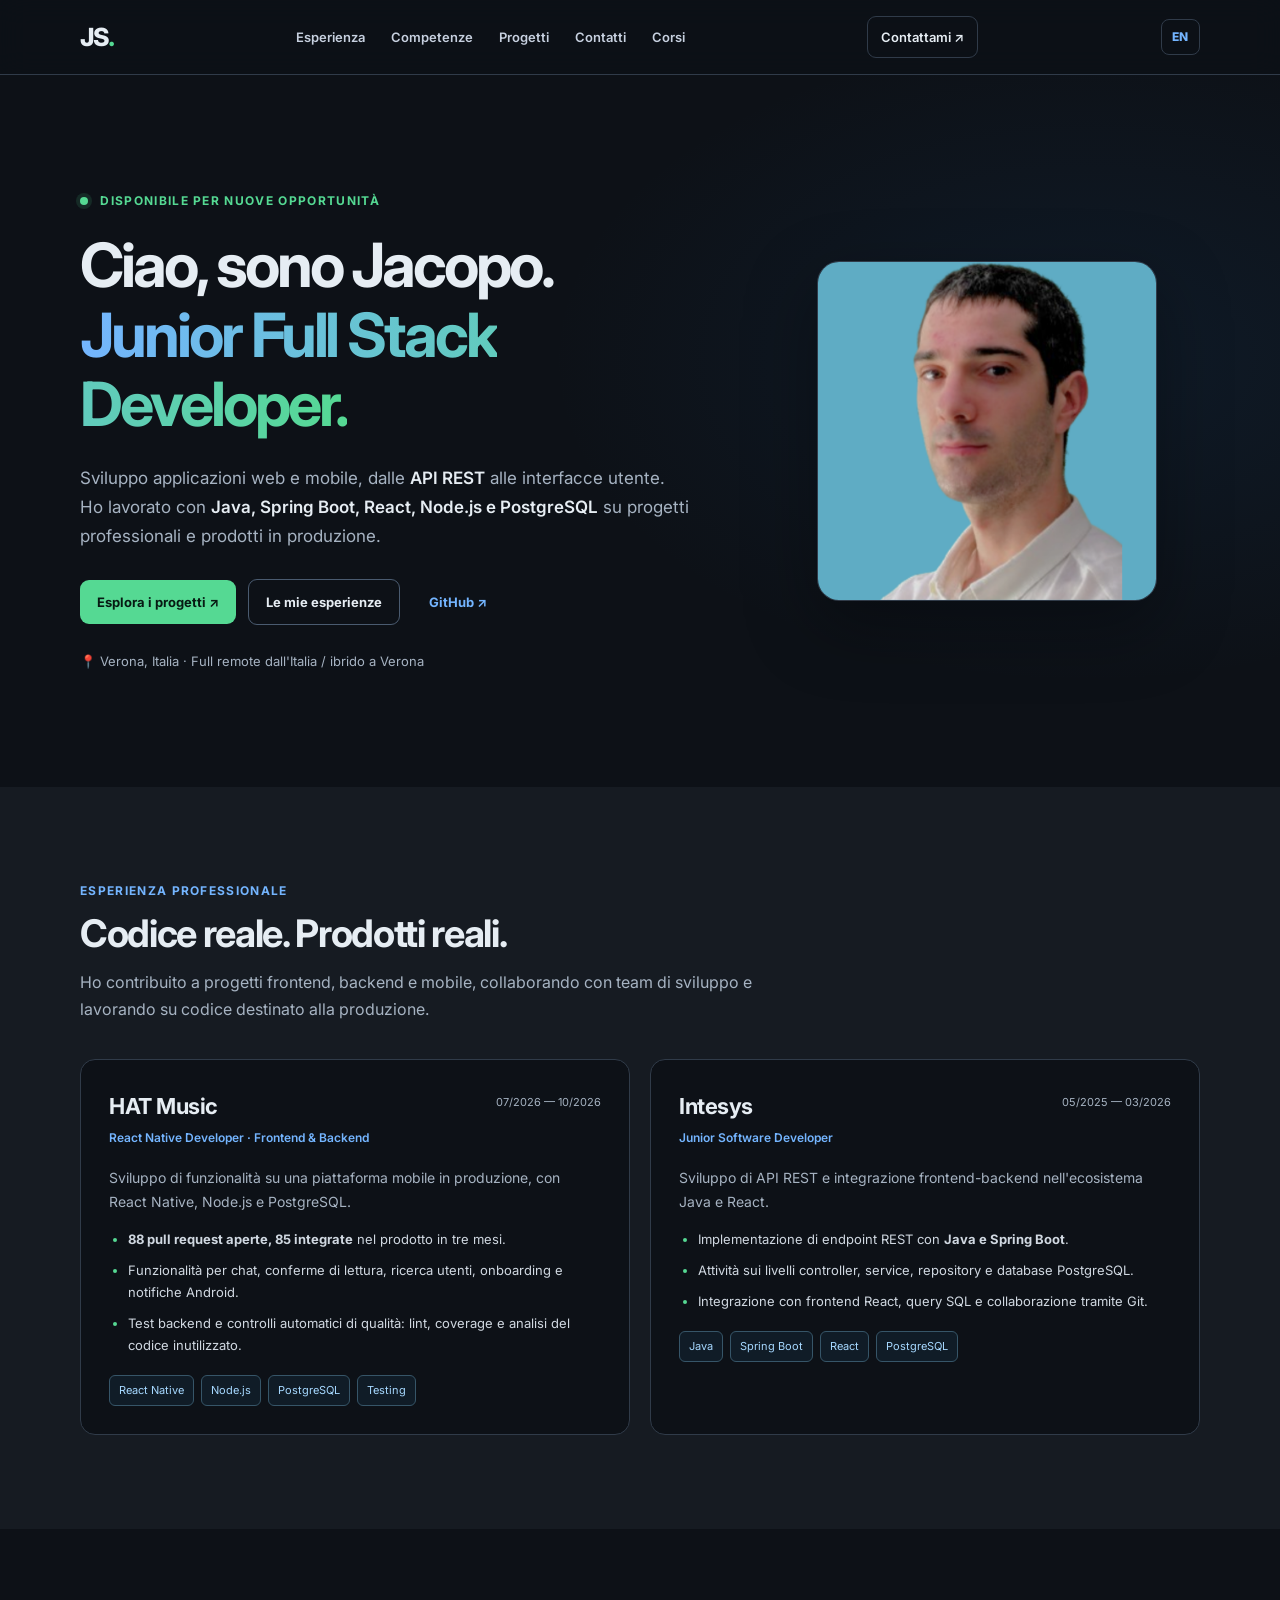
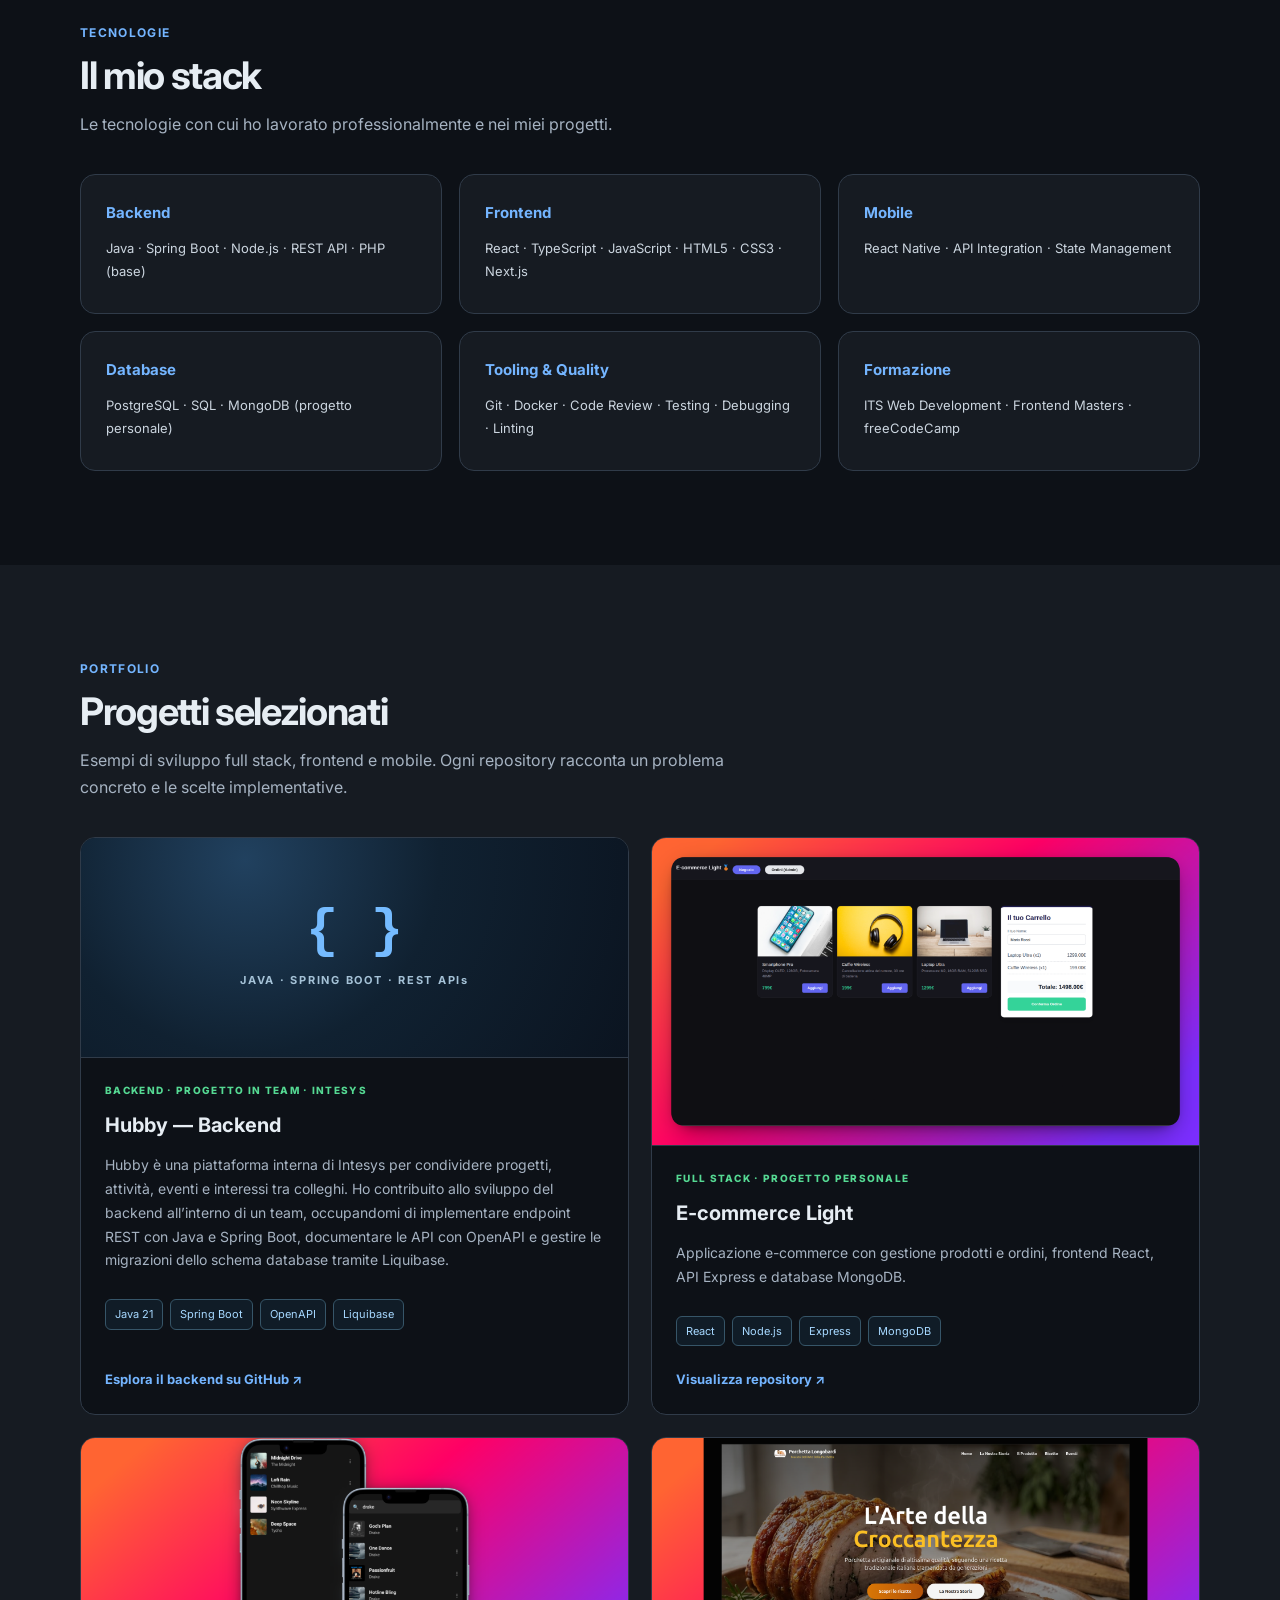
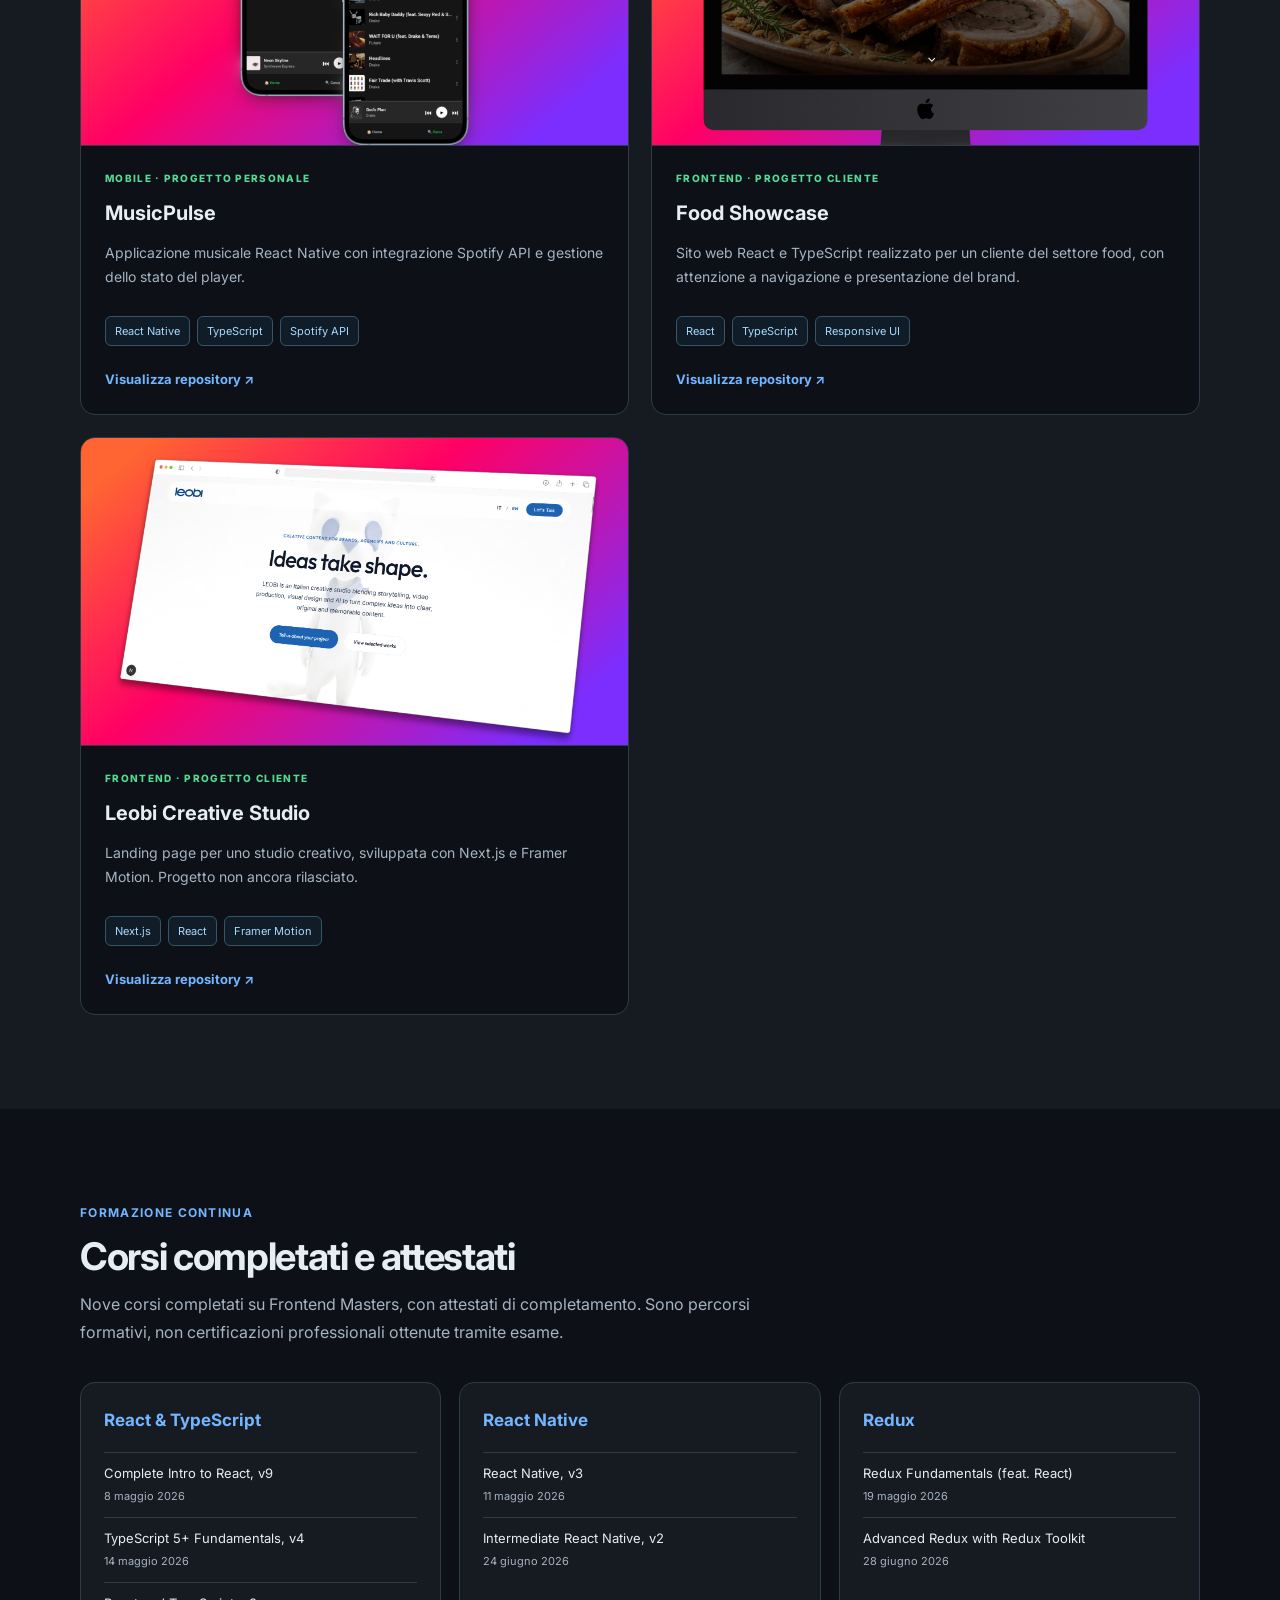
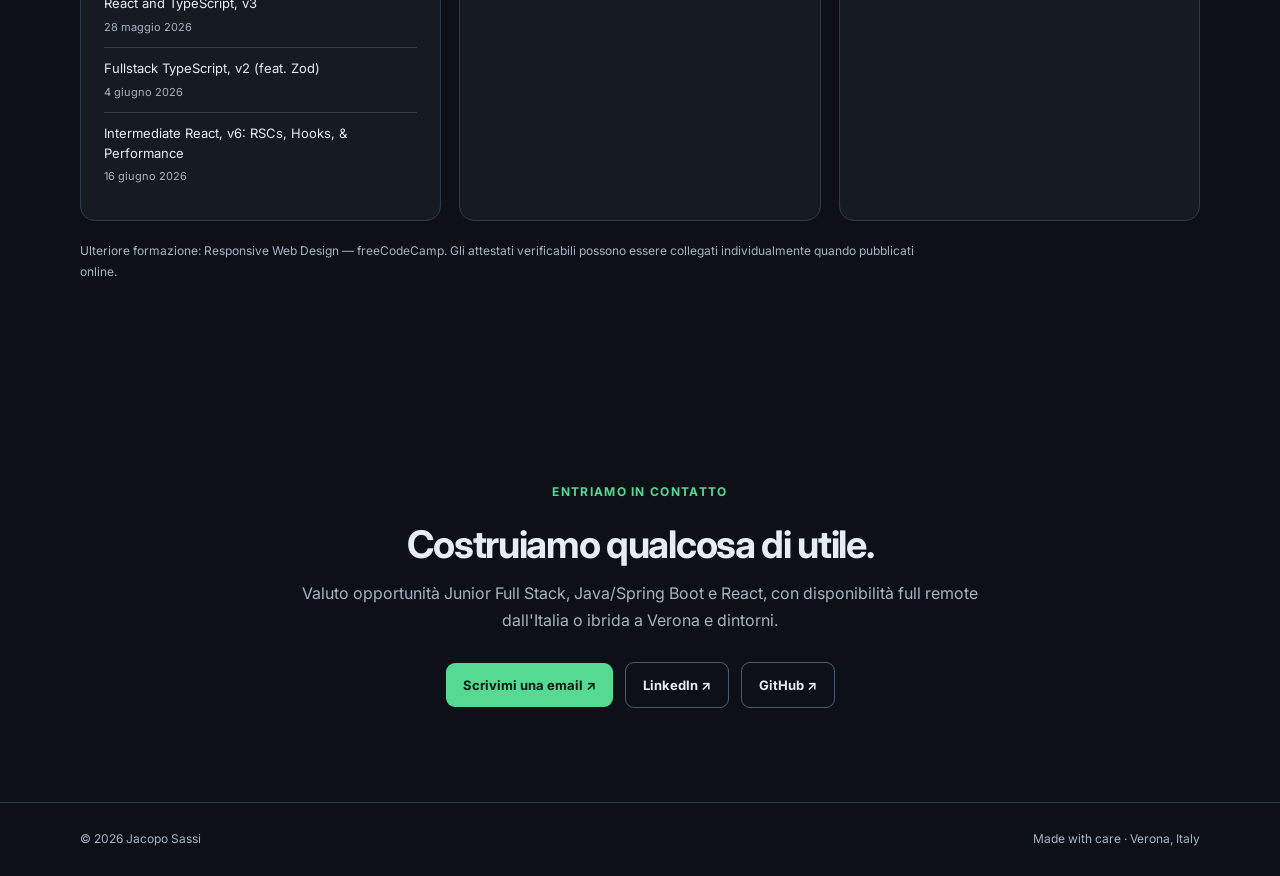
==== commit 6a82dec0: "feat: add certifications section to portfolio and update project categories" ====
--- a/index.html
+++ b/index.html
@@ -28,7 +28,7 @@
 <a href="#skills">Competenze</a>
 <a href="#projects">Progetti</a>
 <a href="#contact">Contatti</a>
-</div>
+<a href="#certifications">Corsi</a></div>
 <a class="nav-cta" href="mailto:sassijacopp@gmail.com">Contattami <span aria-hidden="true">↗</span></a><a aria-label="Switch to English" class="lang-toggle" href="en/" hreflang="en">EN</a>
 </nav>
 </header>
@@ -106,7 +106,7 @@
 <h2 id="projects-title">Progetti selezionati</h2>
 <p class="section-intro">Esempi di sviluppo full stack, frontend e mobile. Ogni repository racconta un problema concreto e le scelte implementative.</p>
 </div>
-<div class="projects-grid">
+<div class="projects-grid"><article class="project-card"><div class="project-feature-visual"><span aria-hidden="true" class="visual-icon">{ }</span><span class="visual-label">JAVA · SPRING BOOT · REST APIs</span></div><div class="project-body"><p class="project-category">BACKEND · PROGETTO IN TEAM · INTESYS</p><h3>Hubby — Backend</h3><p>Hubby è una piattaforma interna di Intesys per condividere progetti, attività, eventi e interessi tra colleghi. Ho contribuito allo sviluppo del backend all’interno di un team, occupandomi di implementare endpoint REST con Java e Spring Boot, documentare le API con OpenAPI e gestire le migrazioni dello schema database tramite Liquibase.</p><div class="badge-container"><span class="badge">Java 21</span><span class="badge">Spring Boot</span><span class="badge">OpenAPI</span><span class="badge">Liquibase</span></div><a class="project-link" href="https://github.com/Jacopo-Sassi/Hubby-BE" rel="noopener noreferrer" target="_blank">Esplora il backend su GitHub ↗</a></div></article>
 <article class="project-card">
 <img alt="Anteprima della dashboard di E-commerce Light" class="project-screenshot" loading="lazy" src="assets/ecommerce_light.png"/>
 <div class="project-body"><p class="project-category">FULL STACK · PROGETTO PERSONALE</p><h3>E-commerce Light</h3>
@@ -133,7 +133,7 @@
 </article>
 <article class="project-card">
 <img alt="Anteprima del progetto Leobi Creative Studio" class="project-screenshot" loading="lazy" src="assets/leobi-preview1.png"/>
-<div class="project-body"><p class="project-category">FRONTEND · PROGETTO NON PUBBLICATO</p><h3>Leobi Creative Studio</h3>
+<div class="project-body"><p class="project-category">FRONTEND · PROGETTO CLIENTE</p><h3>Leobi Creative Studio</h3>
 <p>Landing page per uno studio creativo, sviluppata con Next.js e Framer Motion. Progetto non ancora rilasciato.</p>
 <div class="badge-container"><span class="badge">Next.js</span><span class="badge">React</span><span class="badge">Framer Motion</span></div>
 <a class="project-link" href="https://github.com/Jacopo-Sassi/Leobi-Portfolio-Premium" rel="noopener noreferrer" target="_blank">Visualizza repository ↗</a>
@@ -141,7 +141,7 @@
 </article>
 </div>
 </div>
-</section>
+</section><section aria-labelledby="certifications-title" class="section" id="certifications"><div class="container"><div class="section-heading"><p class="eyebrow muted">Formazione continua</p><h2 id="certifications-title">Corsi completati e attestati</h2><p class="section-intro">Nove corsi completati su Frontend Masters, con attestati di completamento. Sono percorsi formativi, non certificazioni professionali ottenute tramite esame.</p></div><div class="cert-grid"><article class="cert-card"><h3>React &amp; TypeScript</h3><ul><li><span class="cert-name">Complete Intro to React, v9</span><span class="cert-date">8 maggio 2026</span></li><li><span class="cert-name">TypeScript 5+ Fundamentals, v4</span><span class="cert-date">14 maggio 2026</span></li><li><span class="cert-name">React and TypeScript, v3</span><span class="cert-date">28 maggio 2026</span></li><li><span class="cert-name">Fullstack TypeScript, v2 (feat. Zod)</span><span class="cert-date">4 giugno 2026</span></li><li><span class="cert-name">Intermediate React, v6: RSCs, Hooks, &amp; Performance</span><span class="cert-date">16 giugno 2026</span></li></ul></article><article class="cert-card"><h3>React Native</h3><ul><li><span class="cert-name">React Native, v3</span><span class="cert-date">11 maggio 2026</span></li><li><span class="cert-name">Intermediate React Native, v2</span><span class="cert-date">24 giugno 2026</span></li></ul></article><article class="cert-card"><h3>Redux</h3><ul><li><span class="cert-name">Redux Fundamentals (feat. React)</span><span class="cert-date">19 maggio 2026</span></li><li><span class="cert-name">Advanced Redux with Redux Toolkit</span><span class="cert-date">28 giugno 2026</span></li></ul></article></div><p class="cert-footnote">Ulteriore formazione: Responsive Web Design — freeCodeCamp. Gli attestati verificabili possono essere collegati individualmente quando pubblicati online.</p></div></section>
 <section aria-labelledby="contact-title" class="section contact" id="contact">
 <div class="container contact-inner">
 <p class="eyebrow">Entriamo in contatto</p>
--- a/style.css
+++ b/style.css
@@ -97,3 +97,24 @@
 .lang-toggle{padding:7px 10px;border:1px solid var(--border);border-radius:8px;color:var(--blue);text-decoration:none;font-size:12px;font-weight:800;letter-spacing:.05em;white-space:nowrap}
 .lang-toggle:hover{border-color:var(--blue);background:rgba(116,181,255,.1)}
 @media(max-width:540px){.nav{gap:10px}.lang-toggle{margin-left:auto}.nav-cta{padding:8px 10px}}
+
+
+/* Backend project: CSS illustration, no missing screenshot asset */
+.project-feature-visual{
+  min-height:220px;display:flex;flex-direction:column;align-items:center;justify-content:center;
+  gap:12px;background:radial-gradient(circle at 30% 10%,#21415f 0%,#102131 45%,#0b1420 100%);
+  border-bottom:1px solid var(--border)
+}
+.visual-icon{font-size:54px;line-height:1;color:#75bbff;font-family:monospace;font-weight:700}
+.visual-label{font-size:11px;letter-spacing:.16em;color:#a5c2d7;font-weight:700;text-align:center}
+.cert-grid{display:grid;grid-template-columns:repeat(3,minmax(0,1fr));gap:18px}
+.cert-card{border:1px solid var(--border);border-radius:15px;background:var(--surface);padding:23px;min-width:0}
+.cert-card h3{font-size:17px;color:var(--blue);margin:0 0 17px}
+.cert-card ul{list-style:none;padding:0;margin:0}
+.cert-card li{padding:11px 0;border-top:1px solid var(--border);display:flex;flex-direction:column;gap:4px}
+.cert-name{font-size:13px;color:#e4edf6;line-height:1.5}
+.cert-date{font-size:11px;color:var(--muted)}
+.cert-footnote{font-size:12px;color:var(--muted);margin-top:20px;max-width:850px}
+@media(max-width:900px){.cert-grid{grid-template-columns:repeat(2,minmax(0,1fr))}}
+@media(max-width:680px){.cert-grid{grid-template-columns:1fr}.nav-links{gap:9px}.nav-links a{font-size:11px}}
+@media(max-width:460px){.nav-links a[href="#experience"],.nav-links a[href="#skills"]{display:none}}
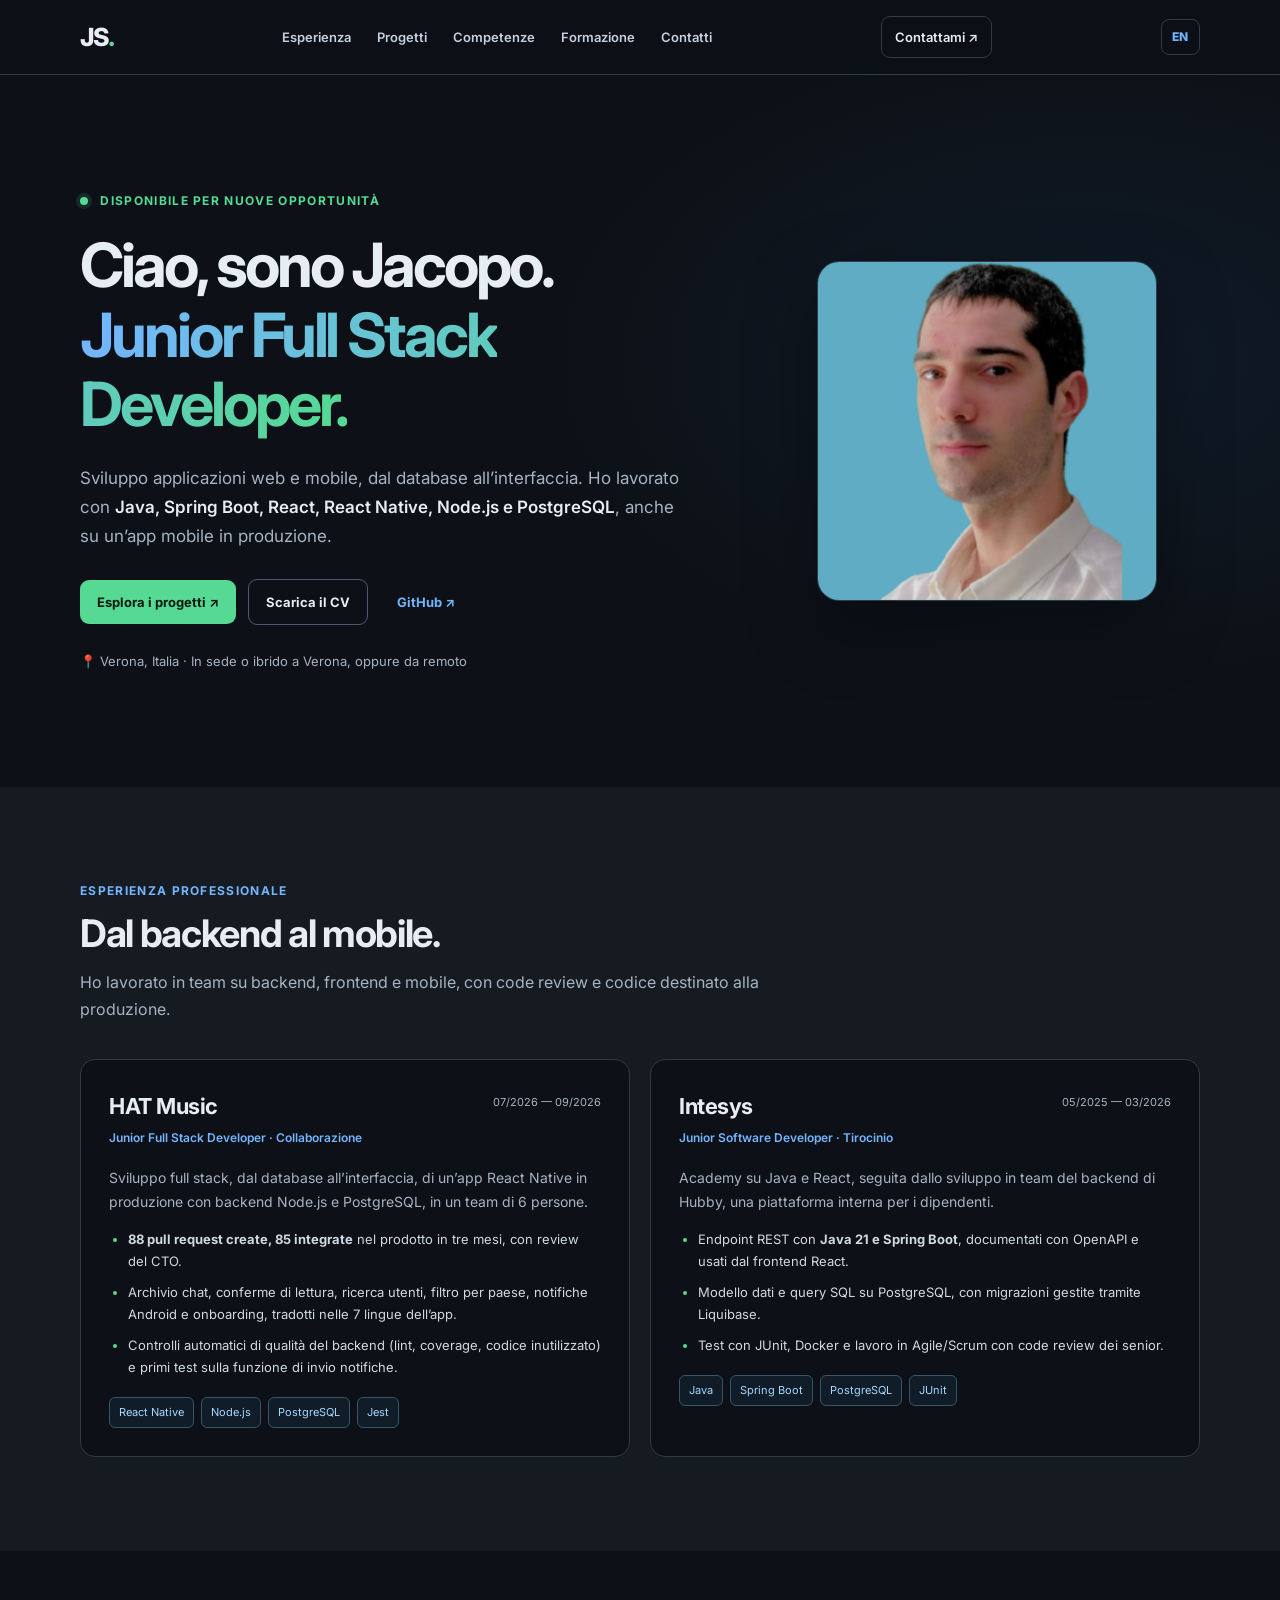
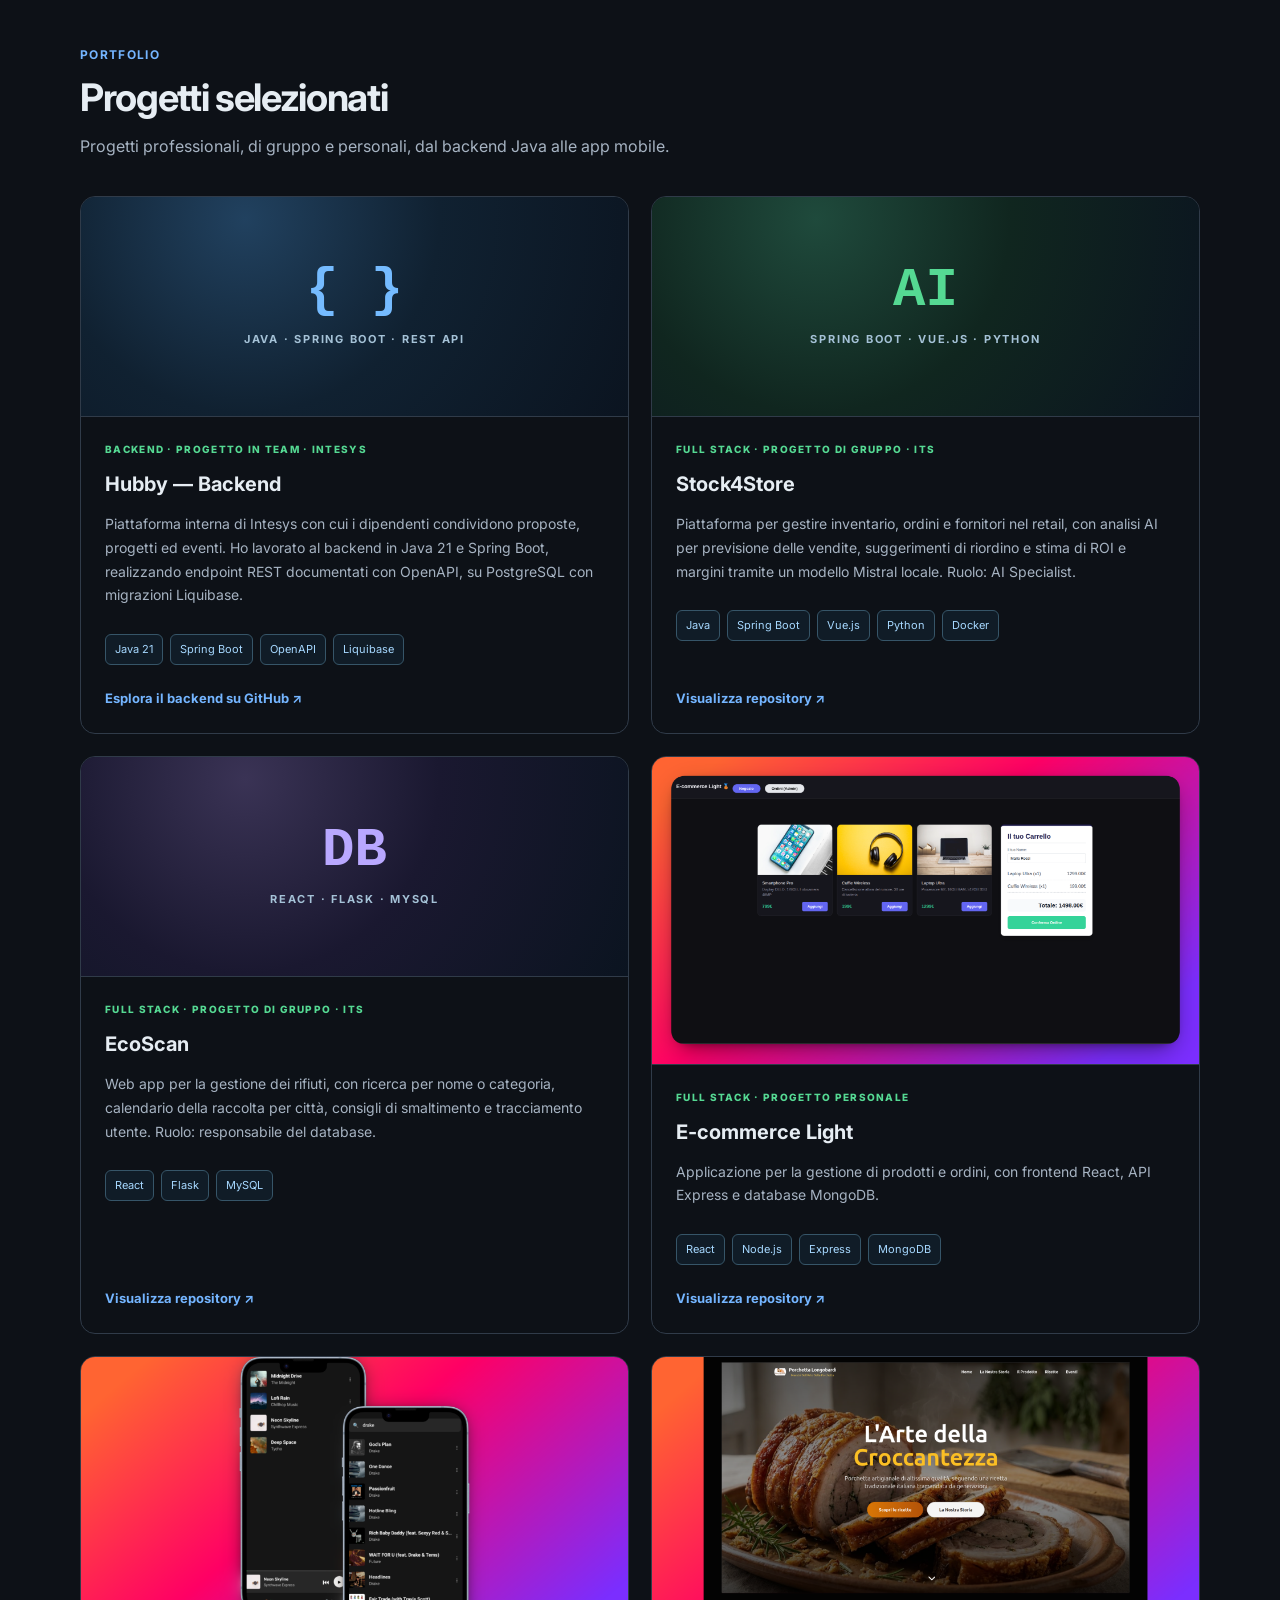
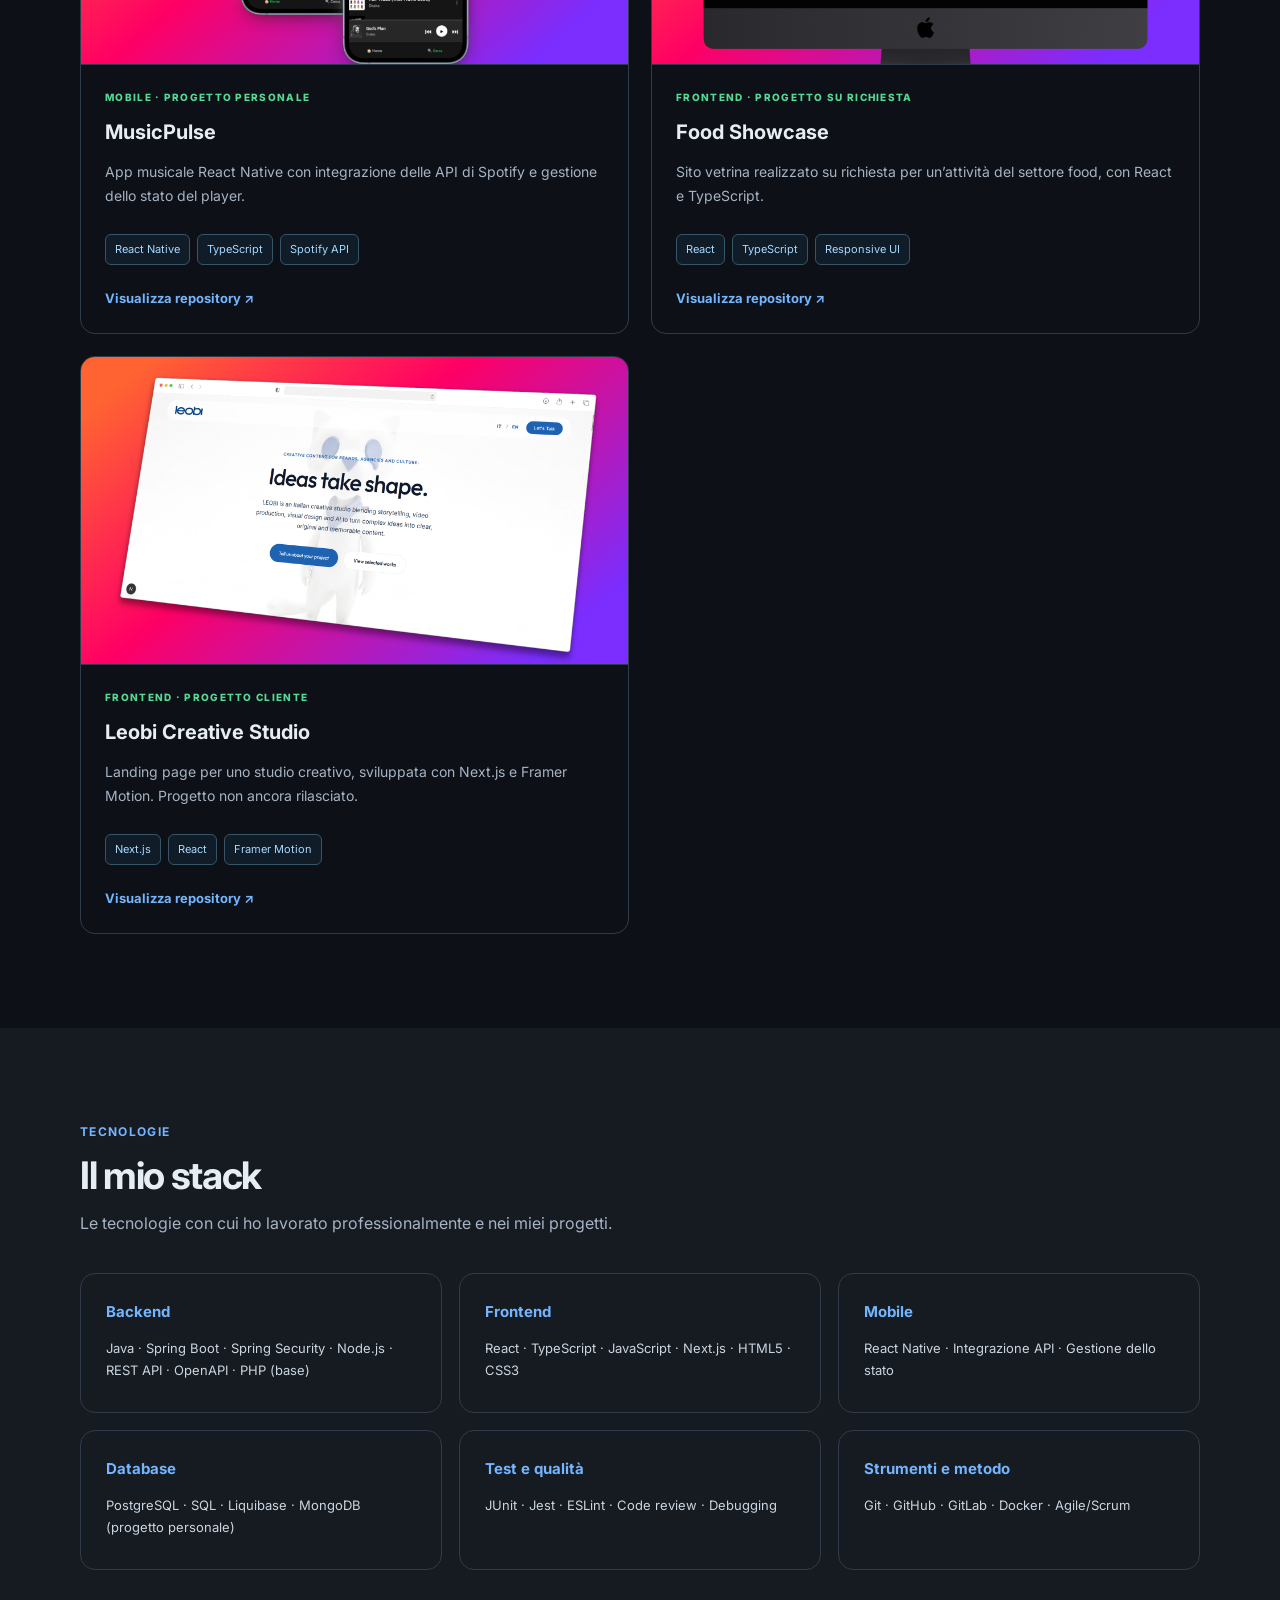
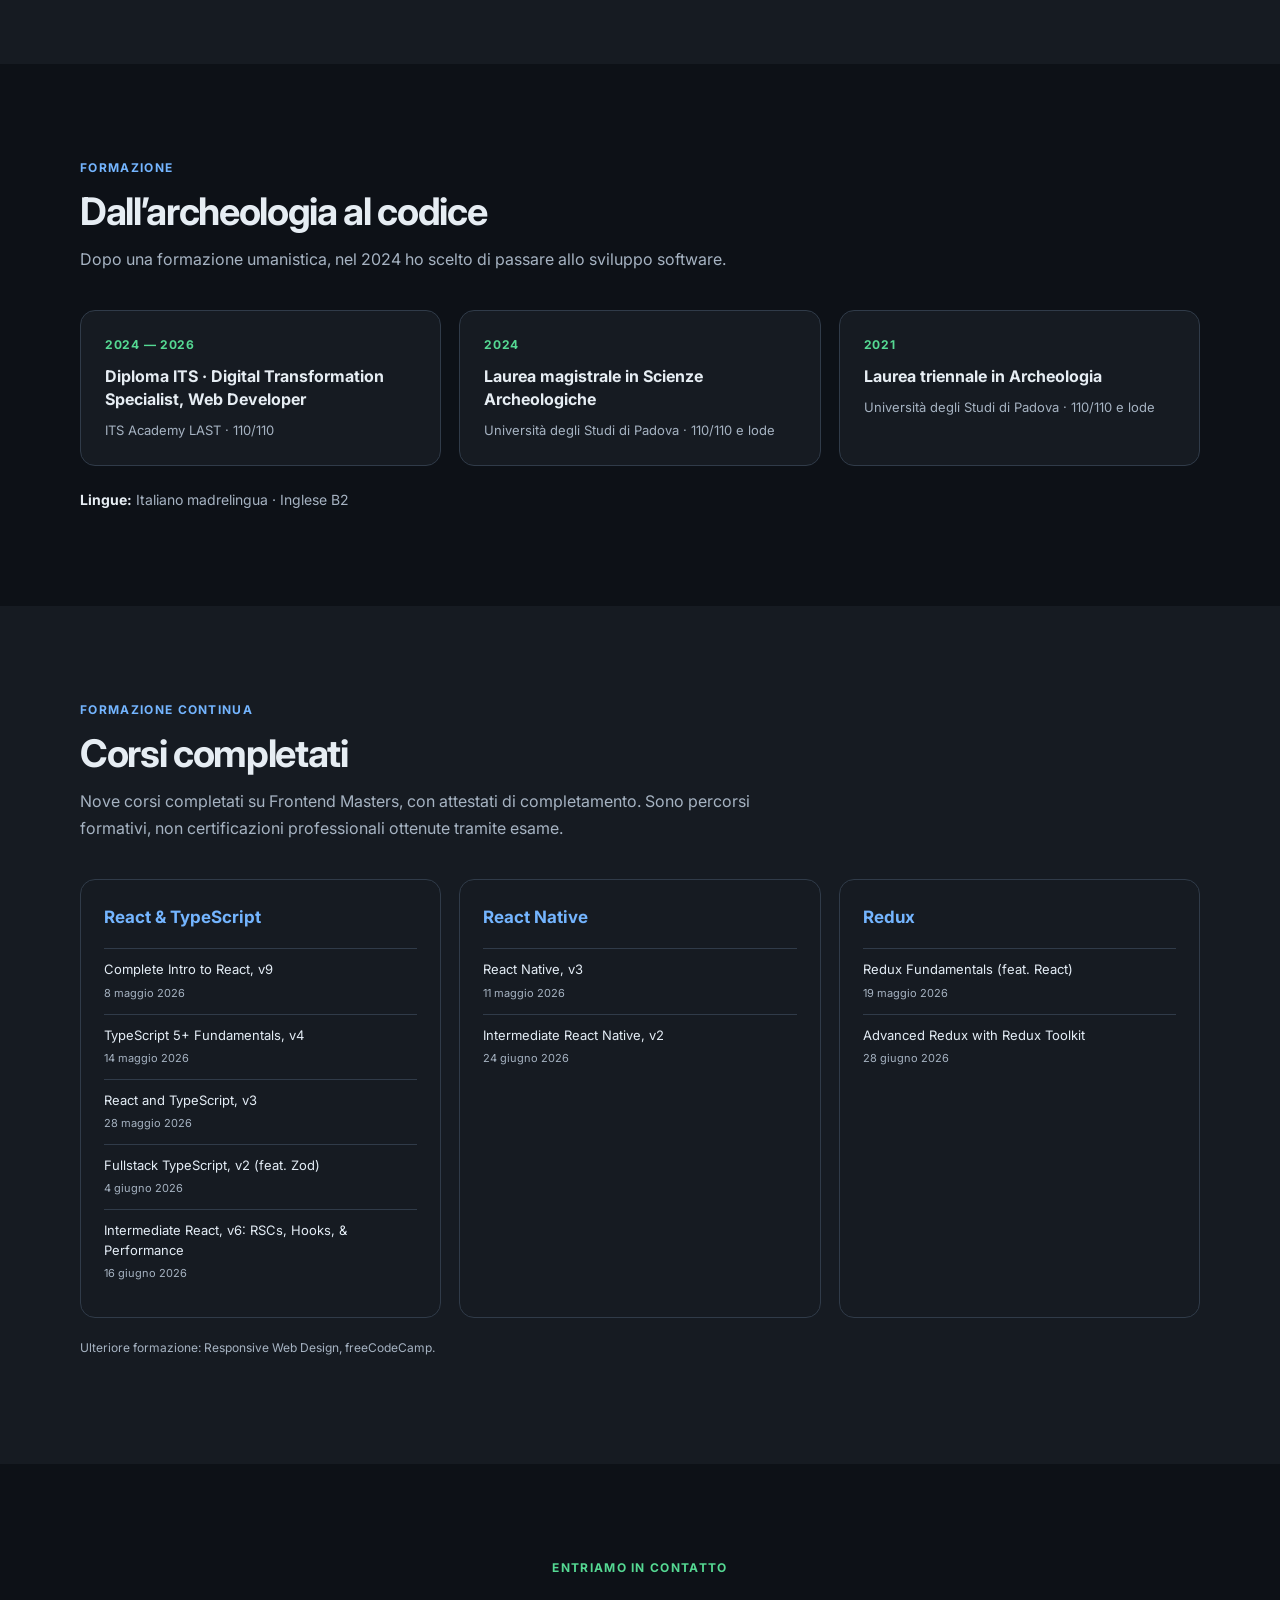
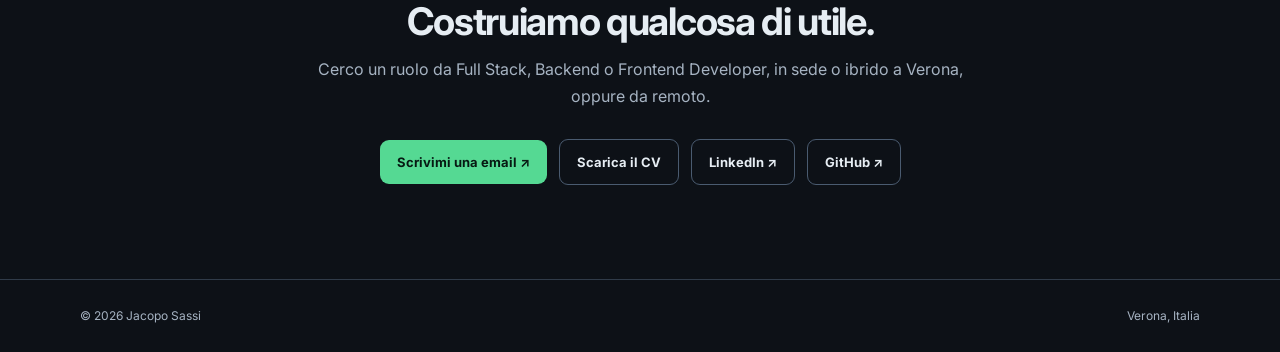
==== commit ed8de709: "Refactor CSS styles for improved readability and organization; update media queries and enhance resp" ====
--- a/index.html
+++ b/index.html
@@ -1,160 +1,633 @@
-<!DOCTYPE html>
-
+<!doctype html>
 <html lang="it">
-<head>
-<meta charset="utf-8"/>
-<meta content="width=device-width, initial-scale=1" name="viewport"/>
-<meta content="#0d1117" name="theme-color"/>
-<meta content="Portfolio di Jacopo Sassi: Junior Full Stack Developer con esperienza Java, Spring Boot, React, Node.js, PostgreSQL e React Native." name="description"/>
-<meta content="website" property="og:type"/>
-<meta content="Jacopo Sassi | Junior Full Stack Developer" property="og:title"/>
-<meta content="Java · Spring Boot · React · Node.js. Esperienza su applicazioni in produzione e API REST." property="og:description"/>
-<meta content="https://jacopo-sassi.github.io/jacopo-sassi-portfolio/" property="og:url"/>
-<meta content="https://jacopo-sassi.github.io/jacopo-sassi-portfolio/assets/profile.png" property="og:image"/>
-<title>Jacopo Sassi | Junior Full Stack Developer</title>
-<link href="https://fonts.googleapis.com" rel="preconnect"/>
-<link crossorigin="" href="https://fonts.gstatic.com" rel="preconnect"/>
-<link href="https://fonts.googleapis.com/css2?family=Inter:wght@400;500;600;700;800&amp;display=swap" rel="stylesheet"/>
-<link href="style.css" rel="stylesheet"/>
-<link href="assets/favicon.svg" rel="icon" type="image/svg+xml"/>
-<link href="https://jacopo-sassi.github.io/jacopo-sassi-portfolio/" hreflang="it" rel="alternate"/><link href="https://jacopo-sassi.github.io/jacopo-sassi-portfolio/en/" hreflang="en" rel="alternate"/></head>
-<body>
-<a class="skip-link" href="#main">Vai al contenuto</a>
-<header class="navbar">
-<nav aria-label="Navigazione principale" class="container nav">
-<a class="logo" href="#home">JS<span>.</span></a>
-<div class="nav-links">
-<a href="#experience">Esperienza</a>
-<a href="#skills">Competenze</a>
-<a href="#projects">Progetti</a>
-<a href="#contact">Contatti</a>
-<a href="#certifications">Corsi</a></div>
-<a class="nav-cta" href="mailto:sassijacopp@gmail.com">Contattami <span aria-hidden="true">↗</span></a><a aria-label="Switch to English" class="lang-toggle" href="en/" hreflang="en">EN</a>
-</nav>
-</header>
-<main id="main">
-<section aria-labelledby="hero-heading" class="hero" id="home">
-<div class="container hero-flex">
-<div class="hero-text-container">
-<p class="eyebrow"><span class="status-dot"></span> Disponibile per nuove opportunità</p>
-<h1 id="hero-heading">Ciao, sono Jacopo.<br/><span class="gradient">Junior Full Stack Developer.</span></h1>
-<p class="hero-sub">Sviluppo applicazioni web e mobile, dalle <strong>API REST</strong> alle interfacce utente. Ho lavorato con <strong>Java, Spring Boot, React, Node.js e PostgreSQL</strong> su progetti professionali e prodotti in produzione.</p>
-<div class="hero-buttons">
-<a class="btn-primary" href="#projects">Esplora i progetti <span aria-hidden="true">↗</span></a>
-<a class="btn-secondary" href="#experience">Le mie esperienze</a>
-<a class="btn-text" href="https://github.com/Jacopo-Sassi" rel="noopener noreferrer" target="_blank">GitHub ↗</a>
-</div>
-<p class="hero-location">📍 Verona, Italia <span aria-hidden="true">·</span> Full remote dall'Italia / ibrido a Verona</p>
-</div>
-<div class="hero-image">
-<img alt="Foto profilo di Jacopo Sassi" fetchpriority="high" height="340" src="assets/profile.png" width="340"/>
-</div>
-</div>
-</section>
-<section aria-labelledby="experience-title" class="section alt" id="experience">
-<div class="container">
-<div class="section-heading">
-<p class="eyebrow muted">Esperienza professionale</p>
-<h2 id="experience-title">Codice reale. Prodotti reali.</h2>
-<p class="section-intro">Ho contribuito a progetti frontend, backend e mobile, collaborando con team di sviluppo e lavorando su codice destinato alla produzione.</p>
-</div>
-<div class="experience-grid">
-<article class="experience-card">
-<div class="card-head"><div><h3>HAT Music</h3><p class="role">React Native Developer · Frontend &amp; Backend</p></div><time>07/2026 — 10/2026</time></div>
-<p>Sviluppo di funzionalità su una piattaforma mobile in produzione, con React Native, Node.js e PostgreSQL.</p>
-<ul class="detail-list">
-<li><strong>88 pull request aperte, 85 integrate</strong> nel prodotto in tre mesi.</li>
-<li>Funzionalità per chat, conferme di lettura, ricerca utenti, onboarding e notifiche Android.</li>
-<li>Test backend e controlli automatici di qualità: lint, coverage e analisi del codice inutilizzato.</li>
-</ul>
-<div class="badge-container"><span class="badge">React Native</span><span class="badge">Node.js</span><span class="badge">PostgreSQL</span><span class="badge">Testing</span></div>
-</article>
-<article class="experience-card">
-<div class="card-head"><div><h3>Intesys</h3><p class="role">Junior Software Developer</p></div><time>05/2025 — 03/2026</time></div>
-<p>Sviluppo di API REST e integrazione frontend-backend nell'ecosistema Java e React.</p>
-<ul class="detail-list">
-<li>Implementazione di endpoint REST con <strong>Java e Spring Boot</strong>.</li>
-<li>Attività sui livelli controller, service, repository e database PostgreSQL.</li>
-<li>Integrazione con frontend React, query SQL e collaborazione tramite Git.</li>
-</ul>
-<div class="badge-container"><span class="badge">Java</span><span class="badge">Spring Boot</span><span class="badge">React</span><span class="badge">PostgreSQL</span></div>
-</article>
-</div>
-</div>
-</section>
-<section aria-labelledby="skills-title" class="section" id="skills">
-<div class="container">
-<div class="section-heading">
-<p class="eyebrow muted">Tecnologie</p>
-<h2 id="skills-title">Il mio stack</h2>
-<p class="section-intro">Le tecnologie con cui ho lavorato professionalmente e nei miei progetti.</p>
-</div>
-<div class="skills-grid">
-<article class="skill-card"><h3>Backend</h3><p>Java · Spring Boot · Node.js · REST API · PHP (base)</p></article>
-<article class="skill-card"><h3>Frontend</h3><p>React · TypeScript · JavaScript · HTML5 · CSS3 · Next.js</p></article>
-<article class="skill-card"><h3>Mobile</h3><p>React Native · API Integration · State Management</p></article>
-<article class="skill-card"><h3>Database</h3><p>PostgreSQL · SQL · MongoDB (progetto personale)</p></article>
-<article class="skill-card"><h3>Tooling &amp; Quality</h3><p>Git · Docker · Code Review · Testing · Debugging · Linting</p></article>
-<article class="skill-card"><h3>Formazione</h3><p>ITS Web Development · Frontend Masters · freeCodeCamp</p></article>
-</div>
-</div>
-</section>
-<section aria-labelledby="projects-title" class="section alt" id="projects">
-<div class="container">
-<div class="section-heading">
-<p class="eyebrow muted">Portfolio</p>
-<h2 id="projects-title">Progetti selezionati</h2>
-<p class="section-intro">Esempi di sviluppo full stack, frontend e mobile. Ogni repository racconta un problema concreto e le scelte implementative.</p>
-</div>
-<div class="projects-grid"><article class="project-card"><div class="project-feature-visual"><span aria-hidden="true" class="visual-icon">{ }</span><span class="visual-label">JAVA · SPRING BOOT · REST APIs</span></div><div class="project-body"><p class="project-category">BACKEND · PROGETTO IN TEAM · INTESYS</p><h3>Hubby — Backend</h3><p>Hubby è una piattaforma interna di Intesys per condividere progetti, attività, eventi e interessi tra colleghi. Ho contribuito allo sviluppo del backend all’interno di un team, occupandomi di implementare endpoint REST con Java e Spring Boot, documentare le API con OpenAPI e gestire le migrazioni dello schema database tramite Liquibase.</p><div class="badge-container"><span class="badge">Java 21</span><span class="badge">Spring Boot</span><span class="badge">OpenAPI</span><span class="badge">Liquibase</span></div><a class="project-link" href="https://github.com/Jacopo-Sassi/Hubby-BE" rel="noopener noreferrer" target="_blank">Esplora il backend su GitHub ↗</a></div></article>
-<article class="project-card">
-<img alt="Anteprima della dashboard di E-commerce Light" class="project-screenshot" loading="lazy" src="assets/ecommerce_light.png"/>
-<div class="project-body"><p class="project-category">FULL STACK · PROGETTO PERSONALE</p><h3>E-commerce Light</h3>
-<p>Applicazione e-commerce con gestione prodotti e ordini, frontend React, API Express e database MongoDB.</p>
-<div class="badge-container"><span class="badge">React</span><span class="badge">Node.js</span><span class="badge">Express</span><span class="badge">MongoDB</span></div>
-<a class="project-link" href="https://github.com/Jacopo-Sassi/EcommerceLight" rel="noopener noreferrer" target="_blank">Visualizza repository ↗</a>
-</div>
-</article>
-<article class="project-card">
-<img alt="Anteprima dell'applicazione MusicPulse" class="project-screenshot" loading="lazy" src="assets/music-pulse.png"/>
-<div class="project-body"><p class="project-category">MOBILE · PROGETTO PERSONALE</p><h3>MusicPulse</h3>
-<p>Applicazione musicale React Native con integrazione Spotify API e gestione dello stato del player.</p>
-<div class="badge-container"><span class="badge">React Native</span><span class="badge">TypeScript</span><span class="badge">Spotify API</span></div>
-<a class="project-link" href="https://github.com/Jacopo-Sassi/MusicPulse" rel="noopener noreferrer" target="_blank">Visualizza repository ↗</a>
-</div>
-</article>
-<article class="project-card">
-<img alt="Anteprima del sito Food Showcase" class="project-screenshot" loading="lazy" src="assets/food_showcase.png"/>
-<div class="project-body"><p class="project-category">FRONTEND · PROGETTO CLIENTE</p><h3>Food Showcase</h3>
-<p>Sito web React e TypeScript realizzato per un cliente del settore food, con attenzione a navigazione e presentazione del brand.</p>
-<div class="badge-container"><span class="badge">React</span><span class="badge">TypeScript</span><span class="badge">Responsive UI</span></div>
-<a class="project-link" href="https://github.com/Jacopo-Sassi/Gerry-Porchetta-Business_Site" rel="noopener noreferrer" target="_blank">Visualizza repository ↗</a>
-</div>
-</article>
-<article class="project-card">
-<img alt="Anteprima del progetto Leobi Creative Studio" class="project-screenshot" loading="lazy" src="assets/leobi-preview1.png"/>
-<div class="project-body"><p class="project-category">FRONTEND · PROGETTO CLIENTE</p><h3>Leobi Creative Studio</h3>
-<p>Landing page per uno studio creativo, sviluppata con Next.js e Framer Motion. Progetto non ancora rilasciato.</p>
-<div class="badge-container"><span class="badge">Next.js</span><span class="badge">React</span><span class="badge">Framer Motion</span></div>
-<a class="project-link" href="https://github.com/Jacopo-Sassi/Leobi-Portfolio-Premium" rel="noopener noreferrer" target="_blank">Visualizza repository ↗</a>
-</div>
-</article>
-</div>
-</div>
-</section><section aria-labelledby="certifications-title" class="section" id="certifications"><div class="container"><div class="section-heading"><p class="eyebrow muted">Formazione continua</p><h2 id="certifications-title">Corsi completati e attestati</h2><p class="section-intro">Nove corsi completati su Frontend Masters, con attestati di completamento. Sono percorsi formativi, non certificazioni professionali ottenute tramite esame.</p></div><div class="cert-grid"><article class="cert-card"><h3>React &amp; TypeScript</h3><ul><li><span class="cert-name">Complete Intro to React, v9</span><span class="cert-date">8 maggio 2026</span></li><li><span class="cert-name">TypeScript 5+ Fundamentals, v4</span><span class="cert-date">14 maggio 2026</span></li><li><span class="cert-name">React and TypeScript, v3</span><span class="cert-date">28 maggio 2026</span></li><li><span class="cert-name">Fullstack TypeScript, v2 (feat. Zod)</span><span class="cert-date">4 giugno 2026</span></li><li><span class="cert-name">Intermediate React, v6: RSCs, Hooks, &amp; Performance</span><span class="cert-date">16 giugno 2026</span></li></ul></article><article class="cert-card"><h3>React Native</h3><ul><li><span class="cert-name">React Native, v3</span><span class="cert-date">11 maggio 2026</span></li><li><span class="cert-name">Intermediate React Native, v2</span><span class="cert-date">24 giugno 2026</span></li></ul></article><article class="cert-card"><h3>Redux</h3><ul><li><span class="cert-name">Redux Fundamentals (feat. React)</span><span class="cert-date">19 maggio 2026</span></li><li><span class="cert-name">Advanced Redux with Redux Toolkit</span><span class="cert-date">28 giugno 2026</span></li></ul></article></div><p class="cert-footnote">Ulteriore formazione: Responsive Web Design — freeCodeCamp. Gli attestati verificabili possono essere collegati individualmente quando pubblicati online.</p></div></section>
-<section aria-labelledby="contact-title" class="section contact" id="contact">
-<div class="container contact-inner">
-<p class="eyebrow">Entriamo in contatto</p>
-<h2 id="contact-title">Costruiamo qualcosa di utile.</h2>
-<p>Valuto opportunità Junior Full Stack, Java/Spring Boot e React, con disponibilità full remote dall'Italia o ibrida a Verona e dintorni.</p>
-<div class="hero-buttons centered">
-<a class="btn-primary" href="mailto:sassijacopp@gmail.com">Scrivimi una email ↗</a>
-<a class="btn-secondary" href="https://www.linkedin.com/in/jacopo-sassi-31200b33b/" rel="noopener noreferrer" target="_blank">LinkedIn ↗</a>
-<a class="btn-secondary" href="https://github.com/Jacopo-Sassi" rel="noopener noreferrer" target="_blank">GitHub ↗</a>
-</div>
-</div>
-</section>
-</main>
-<footer><div class="container footer-inner"><span>© 2026 Jacopo Sassi</span><span>Made with care · Verona, Italy</span></div></footer>
-</body>
+  <head>
+    <meta charset="utf-8" />
+    <meta content="width=device-width, initial-scale=1" name="viewport" />
+    <meta content="#0d1117" name="theme-color" />
+    <meta
+      content="Portfolio di Jacopo Sassi: Junior Full Stack Developer con esperienza Java, Spring Boot, React, Node.js, PostgreSQL e React Native."
+      name="description"
+    />
+    <meta content="website" property="og:type" />
+    <meta
+      content="Jacopo Sassi | Junior Full Stack Developer"
+      property="og:title"
+    />
+    <meta
+      content="Java · Spring Boot · React · Node.js. Esperienza su un'app in produzione e su API REST."
+      property="og:description"
+    />
+    <meta
+      content="https://jacopo-sassi.github.io/jacopo-sassi-portfolio/"
+      property="og:url"
+    />
+    <meta
+      content="https://jacopo-sassi.github.io/jacopo-sassi-portfolio/assets/profile.png"
+      property="og:image"
+    />
+    <title>Jacopo Sassi | Junior Full Stack Developer</title>
+    <link href="https://fonts.googleapis.com" rel="preconnect" />
+    <link crossorigin="" href="https://fonts.gstatic.com" rel="preconnect" />
+    <link
+      href="https://fonts.googleapis.com/css2?family=Inter:wght@400;500;600;700;800&amp;display=swap"
+      rel="stylesheet"
+    />
+    <link href="style.css" rel="stylesheet" />
+    <link href="assets/favicon.svg" rel="icon" type="image/svg+xml" />
+    <link
+      href="https://jacopo-sassi.github.io/jacopo-sassi-portfolio/"
+      hreflang="it"
+      rel="alternate"
+    />
+    <link
+      href="https://jacopo-sassi.github.io/jacopo-sassi-portfolio/en/"
+      hreflang="en"
+      rel="alternate"
+    />
+  </head>
+  <body>
+    <a class="skip-link" href="#main">Vai al contenuto</a>
+    <header class="navbar">
+      <nav aria-label="Navigazione principale" class="container nav">
+        <a class="logo" href="#home">JS<span>.</span></a>
+        <div class="nav-links">
+          <a href="#experience">Esperienza</a>
+          <a href="#projects">Progetti</a>
+          <a href="#skills">Competenze</a>
+          <a href="#education">Formazione</a>
+          <a href="#contact">Contatti</a>
+        </div>
+        <a class="nav-cta" href="mailto:sassijacopp@gmail.com"
+          >Contattami <span aria-hidden="true">↗</span></a
+        ><a
+          aria-label="Switch to English"
+          class="lang-toggle"
+          href="en/"
+          hreflang="en"
+          >EN</a
+        >
+      </nav>
+    </header>
+    <main id="main">
+      <section aria-labelledby="hero-heading" class="hero" id="home">
+        <div class="container hero-flex">
+          <div class="hero-text-container">
+            <p class="eyebrow">
+              <span class="status-dot"></span> Disponibile per nuove opportunità
+            </p>
+            <h1 id="hero-heading">
+              Ciao, sono Jacopo.<br /><span class="gradient"
+                >Junior Full Stack Developer.</span
+              >
+            </h1>
+            <p class="hero-sub">
+              Sviluppo applicazioni web e mobile, dal database all’interfaccia.
+              Ho lavorato con
+              <strong
+                >Java, Spring Boot, React, React Native, Node.js e
+                PostgreSQL</strong
+              >, anche su un’app mobile in produzione.
+            </p>
+            <div class="hero-buttons">
+              <a class="btn-primary" href="#projects"
+                >Esplora i progetti <span aria-hidden="true">↗</span></a
+              >
+              <a
+                class="btn-secondary"
+                download=""
+                href="assets/Jacopo_Sassi_CV_IT.pdf"
+                >Scarica il CV</a
+              >
+              <a
+                class="btn-text"
+                href="https://github.com/Jacopo-Sassi"
+                rel="noopener noreferrer"
+                target="_blank"
+                >GitHub ↗</a
+              >
+            </div>
+            <p class="hero-location">
+              📍 Verona, Italia <span aria-hidden="true">·</span> In sede o
+              ibrido a Verona, oppure da remoto
+            </p>
+          </div>
+          <div class="hero-image">
+            <img
+              alt="Foto profilo di Jacopo Sassi"
+              fetchpriority="high"
+              height="340"
+              src="assets/profile.png"
+              width="340"
+            />
+          </div>
+        </div>
+      </section>
+      <section
+        aria-labelledby="experience-title"
+        class="section alt"
+        id="experience"
+      >
+        <div class="container">
+          <div class="section-heading">
+            <p class="eyebrow muted">Esperienza professionale</p>
+            <h2 id="experience-title">Dal backend al mobile.</h2>
+            <p class="section-intro">
+              Ho lavorato in team su backend, frontend e mobile, con code review
+              e codice destinato alla produzione.
+            </p>
+          </div>
+          <div class="experience-grid">
+            <article class="experience-card">
+              <div class="card-head">
+                <div>
+                  <h3>HAT Music</h3>
+                  <p class="role">
+                    Junior Full Stack Developer · Collaborazione
+                  </p>
+                </div>
+                <time>07/2026 — 09/2026</time>
+              </div>
+              <p>
+                Sviluppo full stack, dal database all’interfaccia, di un’app
+                React Native in produzione con backend Node.js e PostgreSQL, in
+                un team di 6 persone.
+              </p>
+              <ul class="detail-list">
+                <li>
+                  <strong>88 pull request create, 85 integrate</strong> nel
+                  prodotto in tre mesi, con review del CTO.
+                </li>
+                <li>
+                  Archivio chat, conferme di lettura, ricerca utenti, filtro per
+                  paese, notifiche Android e onboarding, tradotti nelle 7 lingue
+                  dell’app.
+                </li>
+                <li>
+                  Controlli automatici di qualità del backend (lint, coverage,
+                  codice inutilizzato) e primi test sulla funzione di invio
+                  notifiche.
+                </li>
+              </ul>
+              <div class="badge-container">
+                <span class="badge">React Native</span
+                ><span class="badge">Node.js</span
+                ><span class="badge">PostgreSQL</span
+                ><span class="badge">Jest</span>
+              </div>
+            </article>
+            <article class="experience-card">
+              <div class="card-head">
+                <div>
+                  <h3>Intesys</h3>
+                  <p class="role">Junior Software Developer · Tirocinio</p>
+                </div>
+                <time>05/2025 — 03/2026</time>
+              </div>
+              <p>
+                Academy su Java e React, seguita dallo sviluppo in team del
+                backend di Hubby, una piattaforma interna per i dipendenti.
+              </p>
+              <ul class="detail-list">
+                <li>
+                  Endpoint REST con <strong>Java 21 e Spring Boot</strong>,
+                  documentati con OpenAPI e usati dal frontend React.
+                </li>
+                <li>
+                  Modello dati e query SQL su PostgreSQL, con migrazioni gestite
+                  tramite Liquibase.
+                </li>
+                <li>
+                  Test con JUnit, Docker e lavoro in Agile/Scrum con code review
+                  dei senior.
+                </li>
+              </ul>
+              <div class="badge-container">
+                <span class="badge">Java</span
+                ><span class="badge">Spring Boot</span
+                ><span class="badge">PostgreSQL</span
+                ><span class="badge">JUnit</span>
+              </div>
+            </article>
+          </div>
+        </div>
+      </section>
+      <section aria-labelledby="projects-title" class="section" id="projects">
+        <div class="container">
+          <div class="section-heading">
+            <p class="eyebrow muted">Portfolio</p>
+            <h2 id="projects-title">Progetti selezionati</h2>
+            <p class="section-intro">
+              Progetti professionali, di gruppo e personali, dal backend Java
+              alle app mobile.
+            </p>
+          </div>
+          <div class="projects-grid">
+            <article class="project-card">
+              <div class="project-feature-visual">
+                <span aria-hidden="true" class="visual-icon">{ }</span
+                ><span class="visual-label">JAVA · SPRING BOOT · REST API</span>
+              </div>
+              <div class="project-body">
+                <p class="project-category">
+                  BACKEND · PROGETTO IN TEAM · INTESYS
+                </p>
+                <h3>Hubby — Backend</h3>
+                <p>
+                  Piattaforma interna di Intesys con cui i dipendenti
+                  condividono proposte, progetti ed eventi. Ho lavorato al
+                  backend in Java 21 e Spring Boot, realizzando endpoint REST
+                  documentati con OpenAPI, su PostgreSQL con migrazioni
+                  Liquibase.
+                </p>
+                <div class="badge-container">
+                  <span class="badge">Java 21</span
+                  ><span class="badge">Spring Boot</span
+                  ><span class="badge">OpenAPI</span
+                  ><span class="badge">Liquibase</span>
+                </div>
+                <a
+                  class="project-link"
+                  href="https://github.com/Jacopo-Sassi/Hubby-BE"
+                  rel="noopener noreferrer"
+                  target="_blank"
+                  >Esplora il backend su GitHub ↗</a
+                >
+              </div>
+            </article>
+            <article class="project-card">
+              <div class="project-feature-visual visual-ai">
+                <span aria-hidden="true" class="visual-icon">AI</span
+                ><span class="visual-label">SPRING BOOT · VUE.JS · PYTHON</span>
+              </div>
+              <div class="project-body">
+                <p class="project-category">
+                  FULL STACK · PROGETTO DI GRUPPO · ITS
+                </p>
+                <h3>Stock4Store</h3>
+                <p>
+                  Piattaforma per gestire inventario, ordini e fornitori nel
+                  retail, con analisi AI per previsione delle vendite,
+                  suggerimenti di riordino e stima di ROI e margini tramite un
+                  modello Mistral locale. Ruolo: AI Specialist.
+                </p>
+                <div class="badge-container">
+                  <span class="badge">Java</span
+                  ><span class="badge">Spring Boot</span
+                  ><span class="badge">Vue.js</span
+                  ><span class="badge">Python</span
+                  ><span class="badge">Docker</span>
+                </div>
+                <a
+                  class="project-link"
+                  href="https://github.com/Jacopo-Sassi/stock4store"
+                  rel="noopener noreferrer"
+                  target="_blank"
+                  >Visualizza repository ↗</a
+                >
+              </div>
+            </article>
+            <article class="project-card">
+              <div class="project-feature-visual visual-db">
+                <span aria-hidden="true" class="visual-icon">DB</span
+                ><span class="visual-label">REACT · FLASK · MYSQL</span>
+              </div>
+              <div class="project-body">
+                <p class="project-category">
+                  FULL STACK · PROGETTO DI GRUPPO · ITS
+                </p>
+                <h3>EcoScan</h3>
+                <p>
+                  Web app per la gestione dei rifiuti, con ricerca per nome o
+                  categoria, calendario della raccolta per città, consigli di
+                  smaltimento e tracciamento utente. Ruolo: responsabile del
+                  database.
+                </p>
+                <div class="badge-container">
+                  <span class="badge">React</span
+                  ><span class="badge">Flask</span
+                  ><span class="badge">MySQL</span>
+                </div>
+                <a
+                  class="project-link"
+                  href="https://github.com/Jacopo-Sassi/EcoScan"
+                  rel="noopener noreferrer"
+                  target="_blank"
+                  >Visualizza repository ↗</a
+                >
+              </div>
+            </article>
+            <article class="project-card">
+              <img
+                alt="Anteprima della dashboard di E-commerce Light"
+                class="project-screenshot"
+                loading="lazy"
+                src="assets/ecommerce_light.png"
+              />
+              <div class="project-body">
+                <p class="project-category">FULL STACK · PROGETTO PERSONALE</p>
+                <h3>E-commerce Light</h3>
+                <p>
+                  Applicazione per la gestione di prodotti e ordini, con
+                  frontend React, API Express e database MongoDB.
+                </p>
+                <div class="badge-container">
+                  <span class="badge">React</span
+                  ><span class="badge">Node.js</span
+                  ><span class="badge">Express</span
+                  ><span class="badge">MongoDB</span>
+                </div>
+                <a
+                  class="project-link"
+                  href="https://github.com/Jacopo-Sassi/EcommerceLight"
+                  rel="noopener noreferrer"
+                  target="_blank"
+                  >Visualizza repository ↗</a
+                >
+              </div>
+            </article>
+            <article class="project-card">
+              <img
+                alt="Anteprima dell'applicazione MusicPulse"
+                class="project-screenshot"
+                loading="lazy"
+                src="assets/music-pulse.png"
+              />
+              <div class="project-body">
+                <p class="project-category">MOBILE · PROGETTO PERSONALE</p>
+                <h3>MusicPulse</h3>
+                <p>
+                  App musicale React Native con integrazione delle API di
+                  Spotify e gestione dello stato del player.
+                </p>
+                <div class="badge-container">
+                  <span class="badge">React Native</span
+                  ><span class="badge">TypeScript</span
+                  ><span class="badge">Spotify API</span>
+                </div>
+                <a
+                  class="project-link"
+                  href="https://github.com/Jacopo-Sassi/MusicPulse"
+                  rel="noopener noreferrer"
+                  target="_blank"
+                  >Visualizza repository ↗</a
+                >
+              </div>
+            </article>
+            <article class="project-card">
+              <img
+                alt="Anteprima del sito Food Showcase"
+                class="project-screenshot"
+                loading="lazy"
+                src="assets/food_showcase.png"
+              />
+              <div class="project-body">
+                <p class="project-category">FRONTEND · PROGETTO SU RICHIESTA</p>
+                <h3>Food Showcase</h3>
+                <p>
+                  Sito vetrina realizzato su richiesta per un’attività del
+                  settore food, con React e TypeScript.
+                </p>
+                <div class="badge-container">
+                  <span class="badge">React</span
+                  ><span class="badge">TypeScript</span
+                  ><span class="badge">Responsive UI</span>
+                </div>
+                <a
+                  class="project-link"
+                  href="https://github.com/Jacopo-Sassi/food-showcase"
+                  rel="noopener noreferrer"
+                  target="_blank"
+                  >Visualizza repository ↗</a
+                >
+              </div>
+            </article>
+            <article class="project-card">
+              <img
+                alt="Anteprima del progetto Leobi Creative Studio"
+                class="project-screenshot"
+                loading="lazy"
+                src="assets/leobi-preview1.png"
+              />
+              <div class="project-body">
+                <p class="project-category">FRONTEND · PROGETTO CLIENTE</p>
+                <h3>Leobi Creative Studio</h3>
+                <p>
+                  Landing page per uno studio creativo, sviluppata con Next.js e
+                  Framer Motion. Progetto non ancora rilasciato.
+                </p>
+                <div class="badge-container">
+                  <span class="badge">Next.js</span
+                  ><span class="badge">React</span
+                  ><span class="badge">Framer Motion</span>
+                </div>
+                <a
+                  class="project-link"
+                  href="https://github.com/Jacopo-Sassi/Leobi-Portfolio-Premium"
+                  rel="noopener noreferrer"
+                  target="_blank"
+                  >Visualizza repository ↗</a
+                >
+              </div>
+            </article>
+          </div>
+        </div>
+      </section>
+      <section aria-labelledby="skills-title" class="section alt" id="skills">
+        <div class="container">
+          <div class="section-heading">
+            <p class="eyebrow muted">Tecnologie</p>
+            <h2 id="skills-title">Il mio stack</h2>
+            <p class="section-intro">
+              Le tecnologie con cui ho lavorato professionalmente e nei miei
+              progetti.
+            </p>
+          </div>
+          <div class="skills-grid">
+            <article class="skill-card">
+              <h3>Backend</h3>
+              <p>
+                Java · Spring Boot · Spring Security · Node.js · REST API ·
+                OpenAPI · PHP (base)
+              </p>
+            </article>
+            <article class="skill-card">
+              <h3>Frontend</h3>
+              <p>React · TypeScript · JavaScript · Next.js · HTML5 · CSS3</p>
+            </article>
+            <article class="skill-card">
+              <h3>Mobile</h3>
+              <p>React Native · Integrazione API · Gestione dello stato</p>
+            </article>
+            <article class="skill-card">
+              <h3>Database</h3>
+              <p>PostgreSQL · SQL · Liquibase · MongoDB (progetto personale)</p>
+            </article>
+            <article class="skill-card">
+              <h3>Test e qualità</h3>
+              <p>JUnit · Jest · ESLint · Code review · Debugging</p>
+            </article>
+            <article class="skill-card">
+              <h3>Strumenti e metodo</h3>
+              <p>Git · GitHub · GitLab · Docker · Agile/Scrum</p>
+            </article>
+          </div>
+        </div>
+      </section>
+      <section aria-labelledby="education-title" class="section" id="education">
+        <div class="container">
+          <div class="section-heading">
+            <p class="eyebrow muted">Formazione</p>
+            <h2 id="education-title">Dall’archeologia al codice</h2>
+            <p class="section-intro">
+              Dopo una formazione umanistica, nel 2024 ho scelto di passare allo
+              sviluppo software.
+            </p>
+          </div>
+          <div class="edu-grid">
+            <article class="edu-card">
+              <time>2024 — 2026</time>
+              <h3>
+                Diploma ITS · Digital Transformation Specialist, Web Developer
+              </h3>
+              <p>ITS Academy LAST · 110/110</p>
+            </article>
+            <article class="edu-card">
+              <time>2024</time>
+              <h3>Laurea magistrale in Scienze Archeologiche</h3>
+              <p>Università degli Studi di Padova · 110/110 e lode</p>
+            </article>
+            <article class="edu-card">
+              <time>2021</time>
+              <h3>Laurea triennale in Archeologia</h3>
+              <p>Università degli Studi di Padova · 110/110 e lode</p>
+            </article>
+          </div>
+          <p class="edu-langs">
+            <strong>Lingue:</strong> Italiano madrelingua · Inglese B2
+          </p>
+        </div>
+      </section>
+      <section
+        aria-labelledby="certifications-title"
+        class="section alt"
+        id="certifications"
+      >
+        <div class="container">
+          <div class="section-heading">
+            <p class="eyebrow muted">Formazione continua</p>
+            <h2 id="certifications-title">Corsi completati</h2>
+            <p class="section-intro">
+              Nove corsi completati su Frontend Masters, con attestati di
+              completamento. Sono percorsi formativi, non certificazioni
+              professionali ottenute tramite esame.
+            </p>
+          </div>
+          <div class="cert-grid">
+            <article class="cert-card">
+              <h3>React &amp; TypeScript</h3>
+              <ul>
+                <li>
+                  <span class="cert-name">Complete Intro to React, v9</span
+                  ><span class="cert-date">8 maggio 2026</span>
+                </li>
+                <li>
+                  <span class="cert-name">TypeScript 5+ Fundamentals, v4</span
+                  ><span class="cert-date">14 maggio 2026</span>
+                </li>
+                <li>
+                  <span class="cert-name">React and TypeScript, v3</span
+                  ><span class="cert-date">28 maggio 2026</span>
+                </li>
+                <li>
+                  <span class="cert-name"
+                    >Fullstack TypeScript, v2 (feat. Zod)</span
+                  ><span class="cert-date">4 giugno 2026</span>
+                </li>
+                <li>
+                  <span class="cert-name"
+                    >Intermediate React, v6: RSCs, Hooks, &amp;
+                    Performance</span
+                  ><span class="cert-date">16 giugno 2026</span>
+                </li>
+              </ul>
+            </article>
+            <article class="cert-card">
+              <h3>React Native</h3>
+              <ul>
+                <li>
+                  <span class="cert-name">React Native, v3</span
+                  ><span class="cert-date">11 maggio 2026</span>
+                </li>
+                <li>
+                  <span class="cert-name">Intermediate React Native, v2</span
+                  ><span class="cert-date">24 giugno 2026</span>
+                </li>
+              </ul>
+            </article>
+            <article class="cert-card">
+              <h3>Redux</h3>
+              <ul>
+                <li>
+                  <span class="cert-name">Redux Fundamentals (feat. React)</span
+                  ><span class="cert-date">19 maggio 2026</span>
+                </li>
+                <li>
+                  <span class="cert-name"
+                    >Advanced Redux with Redux Toolkit</span
+                  ><span class="cert-date">28 giugno 2026</span>
+                </li>
+              </ul>
+            </article>
+          </div>
+          <p class="cert-footnote">
+            Ulteriore formazione: Responsive Web Design, freeCodeCamp.
+          </p>
+        </div>
+      </section>
+      <section
+        aria-labelledby="contact-title"
+        class="section contact"
+        id="contact"
+      >
+        <div class="container contact-inner">
+          <p class="eyebrow">Entriamo in contatto</p>
+          <h2 id="contact-title">Costruiamo qualcosa di utile.</h2>
+          <p>
+            Cerco un ruolo da Full Stack, Backend o Frontend Developer, in sede
+            o ibrido a Verona, oppure da remoto.
+          </p>
+          <div class="hero-buttons centered">
+            <a class="btn-primary" href="mailto:sassijacopp@gmail.com"
+              >Scrivimi una email ↗</a
+            >
+            <a
+              class="btn-secondary"
+              download=""
+              href="assets/Jacopo_Sassi_CV_IT.pdf"
+              >Scarica il CV</a
+            >
+            <a
+              class="btn-secondary"
+              href="https://www.linkedin.com/in/jacopo-sassi-31200b33b/"
+              rel="noopener noreferrer"
+              target="_blank"
+              >LinkedIn ↗</a
+            >
+            <a
+              class="btn-secondary"
+              href="https://github.com/Jacopo-Sassi"
+              rel="noopener noreferrer"
+              target="_blank"
+              >GitHub ↗</a
+            >
+          </div>
+        </div>
+      </section>
+    </main>
+    <footer>
+      <div class="container footer-inner">
+        <span>© 2026 Jacopo Sassi</span><span>Verona, Italia</span>
+      </div>
+    </footer>
+  </body>
 </html>
--- a/style.css
+++ b/style.css
@@ -1,120 +1,791 @@
 /* Base */
-:root{
-  color-scheme:dark;--bg:#0d1117;--surface:#161b22;--surface-hover:#1b2430;
-  --text:#e6edf3;--muted:#a6b3c2;--border:#303b49;--blue:#74b5ff;--green:#55d993;
-}
-*{box-sizing:border-box}
-html{scroll-behavior:smooth;scroll-padding-top:90px}
-body{margin:0;font-family:Inter,system-ui,-apple-system,BlinkMacSystemFont,"Segoe UI",sans-serif;background:var(--bg);color:var(--text);line-height:1.7}
-h1,h2,h3,p{margin-top:0}a{color:inherit}img{max-width:100%;display:block}
-.container{width:min(1120px,calc(100% - 48px));margin-inline:auto}
-:focus-visible{outline:2px solid var(--blue);outline-offset:4px}
-.skip-link{position:absolute;left:-999px;top:8px;padding:9px 14px;background:white;color:#10151e;z-index:9999}
-.skip-link:focus{left:12px}
-.navbar{position:sticky;top:0;z-index:100;background:rgba(13,17,23,.92);border-bottom:1px solid var(--border);backdrop-filter:blur(14px)}
-.nav{min-height:74px;display:flex;align-items:center;justify-content:space-between;gap:24px}
-.logo{font-size:25px;font-weight:800;text-decoration:none;letter-spacing:-.06em}
-.logo span{color:var(--green)}
-.nav-links{display:flex;gap:26px}
-.nav-links a,.nav-cta{text-decoration:none;font-size:13px;font-weight:600}
-.nav-links a{color:#c7d0df}.nav-links a:hover,.nav-cta:hover{color:var(--blue)}
-.nav-cta{border:1px solid var(--border);border-radius:9px;padding:9px 13px;white-space:nowrap}
-.hero{padding:116px 0 115px;background:radial-gradient(ellipse 60% 65% at 85% 40%,rgba(30,93,155,.13),transparent 70%)}
-.hero-flex{display:grid;grid-template-columns:1.45fr 1fr;gap:78px;align-items:center}
-.eyebrow{color:var(--green);font-size:12px;font-weight:700;letter-spacing:.11em;text-transform:uppercase;margin-bottom:20px}
-.eyebrow.muted{color:var(--blue)}
-.status-dot{display:inline-block;width:8px;height:8px;border-radius:100%;background:var(--green);margin-right:8px;box-shadow:0 0 0 4px rgba(85,217,147,.12)}
-.hero h1{font-size:clamp(38px,5vw,61px);line-height:1.14;letter-spacing:-.05em;margin-bottom:24px;max-width:730px}
-.gradient{background:linear-gradient(95deg,var(--blue),var(--green));background-clip:text;-webkit-background-clip:text;color:transparent}
-.hero-sub{color:var(--muted);font-size:17px;max-width:610px}.hero-sub strong{color:var(--text);font-weight:600}
-.hero-buttons{display:flex;flex-wrap:wrap;align-items:center;gap:12px;margin-top:28px}
-.btn-primary,.btn-secondary,.btn-text{padding:11px 17px;border-radius:9px;text-decoration:none;font-size:13px;font-weight:700;transition:transform .2s,background .2s,border-color .2s}
-.btn-primary{background:var(--green);color:#071a13}.btn-primary:hover{background:#7ce9af;transform:translateY(-2px)}
-.btn-secondary{border:1px solid #4a5b70}.btn-secondary:hover{border-color:var(--blue);color:var(--blue)}
-.btn-text{color:var(--blue)}.btn-text:hover{text-decoration:underline}
-.hero-location{margin:25px 0 0;color:var(--muted);font-size:13px}
-.hero-image{display:flex;justify-content:center}
-.hero-image img{width:min(100%,340px);aspect-ratio:1;object-fit:cover;border-radius:22px;border:1px solid var(--border);box-shadow:0 25px 70px rgba(0,0,0,.35)}
-.section{padding:94px 0}.section.alt{background:var(--surface)}
-.section-heading{margin-bottom:36px}.section-heading .eyebrow{margin-bottom:10px}
-h2{font-size:clamp(27px,3.5vw,38px);letter-spacing:-.035em;line-height:1.2;margin-bottom:12px}
-.section-intro{color:var(--muted);max-width:690px;margin-bottom:0}
-.experience-grid{display:grid;grid-template-columns:repeat(2,minmax(0,1fr));gap:20px}
-.experience-card,.skill-card,.project-card{border:1px solid var(--border);border-radius:15px;background:var(--bg)}
-.experience-card{padding:28px}
-.card-head{display:flex;justify-content:space-between;gap:12px;align-items:flex-start;margin-bottom:18px}
-.card-head h3{font-size:22px;letter-spacing:-.02em;margin:0}
-.card-head time{color:var(--muted);font-size:11px;white-space:nowrap;padding-top:5px}
-.role{font-size:12px;color:var(--blue);font-weight:600;margin:2px 0 0}
-.experience-card>p,.project-body>p:not(.project-category){color:var(--muted);font-size:14px}
-.detail-list{padding-left:19px;color:#d0d8e1;font-size:13px}.detail-list li{margin-bottom:9px}
-.detail-list li::marker{color:var(--green)}
-.skills-grid{display:grid;grid-template-columns:repeat(3,minmax(0,1fr));gap:17px}
-.skill-card{padding:25px;background:var(--surface);min-height:140px}
-.skill-card h3{font-size:15px;margin-bottom:12px;color:var(--blue)}
-.skill-card p{font-size:13px;color:#cbd5df;margin-bottom:0}
-.badge-container{display:flex;flex-wrap:wrap;gap:7px;margin-top:19px}
-.badge{font-size:11px;padding:5px 9px;border:1px solid #365568;border-radius:6px;color:#a6d8ff;background:rgba(36,92,130,.15)}
-.projects-grid{display:grid;grid-template-columns:repeat(2,minmax(0,1fr));gap:22px}
-.project-card{overflow:hidden;display:flex;flex-direction:column;transition:transform .2s,border-color .2s}
-.project-card:hover{transform:translateY(-3px);border-color:#477e94}
-.project-screenshot{width:100%;aspect-ratio:16/9;object-fit:cover;border-bottom:1px solid var(--border);background:#0b1420}
-.project-body{padding:24px;display:flex;flex-direction:column;flex:1}
-.project-category{color:var(--green);font-size:10px;font-weight:800;letter-spacing:.13em;margin-bottom:9px}
-.project-body h3{font-size:20px;margin-bottom:11px}
-.project-body .badge-container{margin:13px 0 22px}
-.project-link{font-size:13px;color:var(--blue);font-weight:700;text-decoration:none;margin-top:auto}
-.project-link:hover{text-decoration:underline}
-.contact{text-align:center}.contact-inner{max-width:680px}.contact p:not(.eyebrow){color:var(--muted)}
-.hero-buttons.centered{justify-content:center}
-footer{border-top:1px solid var(--border);padding:26px 0;color:var(--muted);font-size:12px}
-.footer-inner{display:flex;justify-content:space-between;gap:16px}
-@media(max-width:900px){
- .hero-flex{grid-template-columns:1fr;gap:40px}
- .hero{padding:80px 0}.hero-image{justify-content:flex-start}
- .hero-image img{width:240px}
- .skills-grid{grid-template-columns:repeat(2,minmax(0,1fr))}
-}
-@media(max-width:680px){
- .container{width:min(100% - 32px,1120px)}
- .nav{min-height:66px}.nav-links{gap:14px}.nav-links a{font-size:12px}
- .nav-cta{display:none}
- .section{padding:66px 0}
- .hero{padding:70px 0}
- .hero h1{font-size:clamp(34px,8vw,48px)}
- .hero-sub{font-size:15px}
- .experience-grid,.projects-grid,.skills-grid{grid-template-columns:1fr}
- .card-head{flex-wrap:wrap}
- .footer-inner{flex-direction:column}
-}
-@media(max-width:390px){.nav-links{gap:10px}.nav-links a{font-size:11px}}
-@media(prefers-reduced-motion:reduce){
- html{scroll-behavior:auto}
- *,*::before,*::after{transition:none!important;animation:none!important}
+:root {
+  color-scheme: dark;
+  --bg: #0d1117;
+  --surface: #161b22;
+  --surface-hover: #1b2430;
+  --text: #e6edf3;
+  --muted: #a6b3c2;
+  --border: #303b49;
+  --blue: #74b5ff;
+  --green: #55d993;
+}
+
+* {
+  box-sizing: border-box
+}
+
+html {
+  scroll-behavior: smooth;
+  scroll-padding-top: 90px
+}
+
+body {
+  margin: 0;
+  font-family: Inter, system-ui, -apple-system, BlinkMacSystemFont, "Segoe UI", sans-serif;
+  background: var(--bg);
+  color: var(--text);
+  line-height: 1.7
+}
+
+h1,
+h2,
+h3,
+p {
+  margin-top: 0
+}
+
+a {
+  color: inherit
+}
+
+img {
+  max-width: 100%;
+  display: block
+}
+
+.container {
+  width: min(1120px, calc(100% - 48px));
+  margin-inline: auto
+}
+
+:focus-visible {
+  outline: 2px solid var(--blue);
+  outline-offset: 4px
+}
+
+.skip-link {
+  position: absolute;
+  left: -999px;
+  top: 8px;
+  padding: 9px 14px;
+  background: white;
+  color: #10151e;
+  z-index: 9999
+}
+
+.skip-link:focus {
+  left: 12px
+}
+
+.navbar {
+  position: sticky;
+  top: 0;
+  z-index: 100;
+  background: rgba(13, 17, 23, .92);
+  border-bottom: 1px solid var(--border);
+  backdrop-filter: blur(14px)
+}
+
+.nav {
+  min-height: 74px;
+  display: flex;
+  align-items: center;
+  justify-content: space-between;
+  gap: 24px
+}
+
+.logo {
+  font-size: 25px;
+  font-weight: 800;
+  text-decoration: none;
+  letter-spacing: -.06em
+}
+
+.logo span {
+  color: var(--green)
+}
+
+.nav-links {
+  display: flex;
+  gap: 26px
+}
+
+.nav-links a,
+.nav-cta {
+  text-decoration: none;
+  font-size: 13px;
+  font-weight: 600
+}
+
+.nav-links a {
+  color: #c7d0df
+}
+
+.nav-links a:hover,
+.nav-cta:hover {
+  color: var(--blue)
+}
+
+.nav-cta {
+  border: 1px solid var(--border);
+  border-radius: 9px;
+  padding: 9px 13px;
+  white-space: nowrap
+}
+
+.hero {
+  padding: 116px 0 115px;
+  background: radial-gradient(ellipse 60% 65% at 85% 40%, rgba(30, 93, 155, .13), transparent 70%)
+}
+
+.hero-flex {
+  display: grid;
+  grid-template-columns: 1.45fr 1fr;
+  gap: 78px;
+  align-items: center
+}
+
+.eyebrow {
+  color: var(--green);
+  font-size: 12px;
+  font-weight: 700;
+  letter-spacing: .11em;
+  text-transform: uppercase;
+  margin-bottom: 20px
+}
+
+.eyebrow.muted {
+  color: var(--blue)
+}
+
+.status-dot {
+  display: inline-block;
+  width: 8px;
+  height: 8px;
+  border-radius: 100%;
+  background: var(--green);
+  margin-right: 8px;
+  box-shadow: 0 0 0 4px rgba(85, 217, 147, .12)
+}
+
+.hero h1 {
+  font-size: clamp(38px, 5vw, 61px);
+  line-height: 1.14;
+  letter-spacing: -.05em;
+  margin-bottom: 24px;
+  max-width: 730px
+}
+
+.gradient {
+  background: linear-gradient(95deg, var(--blue), var(--green));
+  background-clip: text;
+  -webkit-background-clip: text;
+  color: transparent
+}
+
+.hero-sub {
+  color: var(--muted);
+  font-size: 17px;
+  max-width: 610px
+}
+
+.hero-sub strong {
+  color: var(--text);
+  font-weight: 600
+}
+
+.hero-buttons {
+  display: flex;
+  flex-wrap: wrap;
+  align-items: center;
+  gap: 12px;
+  margin-top: 28px
+}
+
+.btn-primary,
+.btn-secondary,
+.btn-text {
+  padding: 11px 17px;
+  border-radius: 9px;
+  text-decoration: none;
+  font-size: 13px;
+  font-weight: 700;
+  transition: transform .2s, background .2s, border-color .2s
+}
+
+.btn-primary {
+  background: var(--green);
+  color: #071a13
+}
+
+.btn-primary:hover {
+  background: #7ce9af;
+  transform: translateY(-2px)
+}
+
+.btn-secondary {
+  border: 1px solid #4a5b70
+}
+
+.btn-secondary:hover {
+  border-color: var(--blue);
+  color: var(--blue)
+}
+
+.btn-text {
+  color: var(--blue)
+}
+
+.btn-text:hover {
+  text-decoration: underline
+}
+
+.hero-location {
+  margin: 25px 0 0;
+  color: var(--muted);
+  font-size: 13px
+}
+
+.hero-image {
+  display: flex;
+  justify-content: center
+}
+
+.hero-image img {
+  width: min(100%, 340px);
+  aspect-ratio: 1;
+  object-fit: cover;
+  border-radius: 22px;
+  border: 1px solid var(--border);
+  box-shadow: 0 25px 70px rgba(0, 0, 0, .35)
+}
+
+.section {
+  padding: 94px 0
+}
+
+.section.alt {
+  background: var(--surface)
+}
+
+.section-heading {
+  margin-bottom: 36px
+}
+
+.section-heading .eyebrow {
+  margin-bottom: 10px
+}
+
+h2 {
+  font-size: clamp(27px, 3.5vw, 38px);
+  letter-spacing: -.035em;
+  line-height: 1.2;
+  margin-bottom: 12px
+}
+
+.section-intro {
+  color: var(--muted);
+  max-width: 690px;
+  margin-bottom: 0
+}
+
+.experience-grid {
+  display: grid;
+  grid-template-columns: repeat(2, minmax(0, 1fr));
+  gap: 20px
+}
+
+.experience-card,
+.skill-card,
+.project-card {
+  border: 1px solid var(--border);
+  border-radius: 15px;
+  background: var(--bg)
+}
+
+.experience-card {
+  padding: 28px
+}
+
+.card-head {
+  display: flex;
+  justify-content: space-between;
+  gap: 12px;
+  align-items: flex-start;
+  margin-bottom: 18px
+}
+
+.card-head h3 {
+  font-size: 22px;
+  letter-spacing: -.02em;
+  margin: 0
+}
+
+.card-head time {
+  color: var(--muted);
+  font-size: 11px;
+  white-space: nowrap;
+  padding-top: 5px
+}
+
+.role {
+  font-size: 12px;
+  color: var(--blue);
+  font-weight: 600;
+  margin: 2px 0 0
+}
+
+.experience-card>p,
+.project-body>p:not(.project-category) {
+  color: var(--muted);
+  font-size: 14px
+}
+
+.detail-list {
+  padding-left: 19px;
+  color: #d0d8e1;
+  font-size: 13px
+}
+
+.detail-list li {
+  margin-bottom: 9px
+}
+
+.detail-list li::marker {
+  color: var(--green)
+}
+
+.skills-grid {
+  display: grid;
+  grid-template-columns: repeat(3, minmax(0, 1fr));
+  gap: 17px
+}
+
+.skill-card {
+  padding: 25px;
+  background: var(--surface);
+  min-height: 140px
+}
+
+.skill-card h3 {
+  font-size: 15px;
+  margin-bottom: 12px;
+  color: var(--blue)
+}
+
+.skill-card p {
+  font-size: 13px;
+  color: #cbd5df;
+  margin-bottom: 0
+}
+
+.badge-container {
+  display: flex;
+  flex-wrap: wrap;
+  gap: 7px;
+  margin-top: 19px
+}
+
+.badge {
+  font-size: 11px;
+  padding: 5px 9px;
+  border: 1px solid #365568;
+  border-radius: 6px;
+  color: #a6d8ff;
+  background: rgba(36, 92, 130, .15)
+}
+
+.projects-grid {
+  display: grid;
+  grid-template-columns: repeat(2, minmax(0, 1fr));
+  gap: 22px
+}
+
+.project-card {
+  overflow: hidden;
+  display: flex;
+  flex-direction: column;
+  transition: transform .2s, border-color .2s
+}
+
+.project-card:hover {
+  transform: translateY(-3px);
+  border-color: #477e94
+}
+
+.project-screenshot {
+  width: 100%;
+  aspect-ratio: 16/9;
+  object-fit: cover;
+  border-bottom: 1px solid var(--border);
+  background: #0b1420
+}
+
+.project-body {
+  padding: 24px;
+  display: flex;
+  flex-direction: column;
+  flex: 1
+}
+
+.project-category {
+  color: var(--green);
+  font-size: 10px;
+  font-weight: 800;
+  letter-spacing: .13em;
+  margin-bottom: 9px
+}
+
+.project-body h3 {
+  font-size: 20px;
+  margin-bottom: 11px
+}
+
+.project-body .badge-container {
+  margin: 13px 0 22px
+}
+
+.project-link {
+  font-size: 13px;
+  color: var(--blue);
+  font-weight: 700;
+  text-decoration: none;
+  margin-top: auto
+}
+
+.project-link:hover {
+  text-decoration: underline
+}
+
+.contact {
+  text-align: center
+}
+
+.contact-inner {
+  max-width: 680px
+}
+
+.contact p:not(.eyebrow) {
+  color: var(--muted)
+}
+
+.hero-buttons.centered {
+  justify-content: center
+}
+
+footer {
+  border-top: 1px solid var(--border);
+  padding: 26px 0;
+  color: var(--muted);
+  font-size: 12px
+}
+
+.footer-inner {
+  display: flex;
+  justify-content: space-between;
+  gap: 16px
+}
+
+@media(max-width:900px) {
+  .hero-flex {
+    grid-template-columns: 1fr;
+    gap: 40px
+  }
+
+  .hero {
+    padding: 80px 0
+  }
+
+  .hero-image {
+    justify-content: flex-start
+  }
+
+  .hero-image img {
+    width: 240px
+  }
+
+  .skills-grid {
+    grid-template-columns: repeat(2, minmax(0, 1fr))
+  }
+}
+
+@media(max-width:680px) {
+  .container {
+    width: min(100% - 32px, 1120px)
+  }
+
+  .nav {
+    min-height: 66px
+  }
+
+  .nav-links {
+    gap: 14px
+  }
+
+  .nav-links a {
+    font-size: 12px
+  }
+
+  .nav-cta {
+    display: none
+  }
+
+  .section {
+    padding: 66px 0
+  }
+
+  .hero {
+    padding: 70px 0
+  }
+
+  .hero h1 {
+    font-size: clamp(34px, 8vw, 48px)
+  }
+
+  .hero-sub {
+    font-size: 15px
+  }
+
+  .experience-grid,
+  .projects-grid,
+  .skills-grid {
+    grid-template-columns: 1fr
+  }
+
+  .card-head {
+    flex-wrap: wrap
+  }
+
+  .footer-inner {
+    flex-direction: column
+  }
+}
+
+@media(max-width:390px) {
+  .nav-links {
+    gap: 10px
+  }
+
+  .nav-links a {
+    font-size: 11px
+  }
+}
+
+@media(prefers-reduced-motion:reduce) {
+  html {
+    scroll-behavior: auto
+  }
+
+  *,
+  *::before,
+  *::after {
+    transition: none !important;
+    animation: none !important
+  }
 }
 
 /* Language switch */
-.lang-toggle{padding:7px 10px;border:1px solid var(--border);border-radius:8px;color:var(--blue);text-decoration:none;font-size:12px;font-weight:800;letter-spacing:.05em;white-space:nowrap}
-.lang-toggle:hover{border-color:var(--blue);background:rgba(116,181,255,.1)}
-@media(max-width:540px){.nav{gap:10px}.lang-toggle{margin-left:auto}.nav-cta{padding:8px 10px}}
+.lang-toggle {
+  padding: 7px 10px;
+  border: 1px solid var(--border);
+  border-radius: 8px;
+  color: var(--blue);
+  text-decoration: none;
+  font-size: 12px;
+  font-weight: 800;
+  letter-spacing: .05em;
+  white-space: nowrap
+}
+
+.lang-toggle:hover {
+  border-color: var(--blue);
+  background: rgba(116, 181, 255, .1)
+}
+
+@media(max-width:540px) {
+  .nav {
+    gap: 10px
+  }
+
+  .lang-toggle {
+    margin-left: auto
+  }
+
+  .nav-cta {
+    padding: 8px 10px
+  }
+}
 
 
 /* Backend project: CSS illustration, no missing screenshot asset */
-.project-feature-visual{
-  min-height:220px;display:flex;flex-direction:column;align-items:center;justify-content:center;
-  gap:12px;background:radial-gradient(circle at 30% 10%,#21415f 0%,#102131 45%,#0b1420 100%);
-  border-bottom:1px solid var(--border)
-}
-.visual-icon{font-size:54px;line-height:1;color:#75bbff;font-family:monospace;font-weight:700}
-.visual-label{font-size:11px;letter-spacing:.16em;color:#a5c2d7;font-weight:700;text-align:center}
-.cert-grid{display:grid;grid-template-columns:repeat(3,minmax(0,1fr));gap:18px}
-.cert-card{border:1px solid var(--border);border-radius:15px;background:var(--surface);padding:23px;min-width:0}
-.cert-card h3{font-size:17px;color:var(--blue);margin:0 0 17px}
-.cert-card ul{list-style:none;padding:0;margin:0}
-.cert-card li{padding:11px 0;border-top:1px solid var(--border);display:flex;flex-direction:column;gap:4px}
-.cert-name{font-size:13px;color:#e4edf6;line-height:1.5}
-.cert-date{font-size:11px;color:var(--muted)}
-.cert-footnote{font-size:12px;color:var(--muted);margin-top:20px;max-width:850px}
-@media(max-width:900px){.cert-grid{grid-template-columns:repeat(2,minmax(0,1fr))}}
-@media(max-width:680px){.cert-grid{grid-template-columns:1fr}.nav-links{gap:9px}.nav-links a{font-size:11px}}
-@media(max-width:460px){.nav-links a[href="#experience"],.nav-links a[href="#skills"]{display:none}}
+.project-feature-visual {
+  min-height: 220px;
+  display: flex;
+  flex-direction: column;
+  align-items: center;
+  justify-content: center;
+  gap: 12px;
+  background: radial-gradient(circle at 30% 10%, #21415f 0%, #102131 45%, #0b1420 100%);
+  border-bottom: 1px solid var(--border)
+}
+
+.visual-icon {
+  font-size: 54px;
+  line-height: 1;
+  color: #75bbff;
+  font-family: monospace;
+  font-weight: 700
+}
+
+.visual-label {
+  font-size: 11px;
+  letter-spacing: .16em;
+  color: #a5c2d7;
+  font-weight: 700;
+  text-align: center
+}
+
+.cert-grid {
+  display: grid;
+  grid-template-columns: repeat(3, minmax(0, 1fr));
+  gap: 18px
+}
+
+.cert-card {
+  border: 1px solid var(--border);
+  border-radius: 15px;
+  background: var(--surface);
+  padding: 23px;
+  min-width: 0
+}
+
+.cert-card h3 {
+  font-size: 17px;
+  color: var(--blue);
+  margin: 0 0 17px
+}
+
+.cert-card ul {
+  list-style: none;
+  padding: 0;
+  margin: 0
+}
+
+.cert-card li {
+  padding: 11px 0;
+  border-top: 1px solid var(--border);
+  display: flex;
+  flex-direction: column;
+  gap: 4px
+}
+
+.cert-name {
+  font-size: 13px;
+  color: #e4edf6;
+  line-height: 1.5
+}
+
+.cert-date {
+  font-size: 11px;
+  color: var(--muted)
+}
+
+.cert-footnote {
+  font-size: 12px;
+  color: var(--muted);
+  margin-top: 20px;
+  max-width: 850px
+}
+
+@media(max-width:900px) {
+  .cert-grid {
+    grid-template-columns: repeat(2, minmax(0, 1fr))
+  }
+}
+
+@media(max-width:680px) {
+  .cert-grid {
+    grid-template-columns: 1fr
+  }
+
+  .nav-links {
+    gap: 9px
+  }
+
+  .nav-links a {
+    font-size: 11px
+  }
+}
+
+@media(max-width:460px) {
+
+  .nav-links a[href="#experience"],
+  .nav-links a[href="#skills"] {
+    display: none
+  }
+}
+
+/* Project visuals without screenshots */
+.project-feature-visual.visual-ai {
+  background: radial-gradient(circle at 30% 10%, #1f4a3c 0%, #10261f 45%, #0b1420 100%)
+}
+
+.project-feature-visual.visual-ai .visual-icon {
+  color: var(--green)
+}
+
+.project-feature-visual.visual-db {
+  background: radial-gradient(circle at 30% 10%, #3a3355 0%, #1a1830 45%, #0b1420 100%)
+}
+
+.project-feature-visual.visual-db .visual-icon {
+  color: #b9a8ff
+}
+
+/* Education */
+.edu-grid {
+  display: grid;
+  grid-template-columns: repeat(3, minmax(0, 1fr));
+  gap: 18px
+}
+
+.edu-card {
+  border: 1px solid var(--border);
+  border-radius: 15px;
+  background: var(--surface);
+  padding: 24px
+}
+
+.edu-card time {
+  display: block;
+  color: var(--green);
+  font-size: 12px;
+  font-weight: 700;
+  letter-spacing: .06em;
+  margin-bottom: 10px
+}
+
+.edu-card h3 {
+  font-size: 16px;
+  line-height: 1.45;
+  margin-bottom: 8px
+}
+
+.edu-card p {
+  color: var(--muted);
+  font-size: 13px;
+  margin: 0
+}
+
+.edu-langs {
+  margin: 22px 0 0;
+  color: var(--muted);
+  font-size: 14px
+}
+
+.edu-langs strong {
+  color: var(--text)
+}
+
+@media(max-width:900px) {
+  .edu-grid {
+    grid-template-columns: 1fr
+  }
+}
+
+@media(max-width:460px) {
+  .nav-links a[href="#education"] {
+    display: none
+  }
+}
